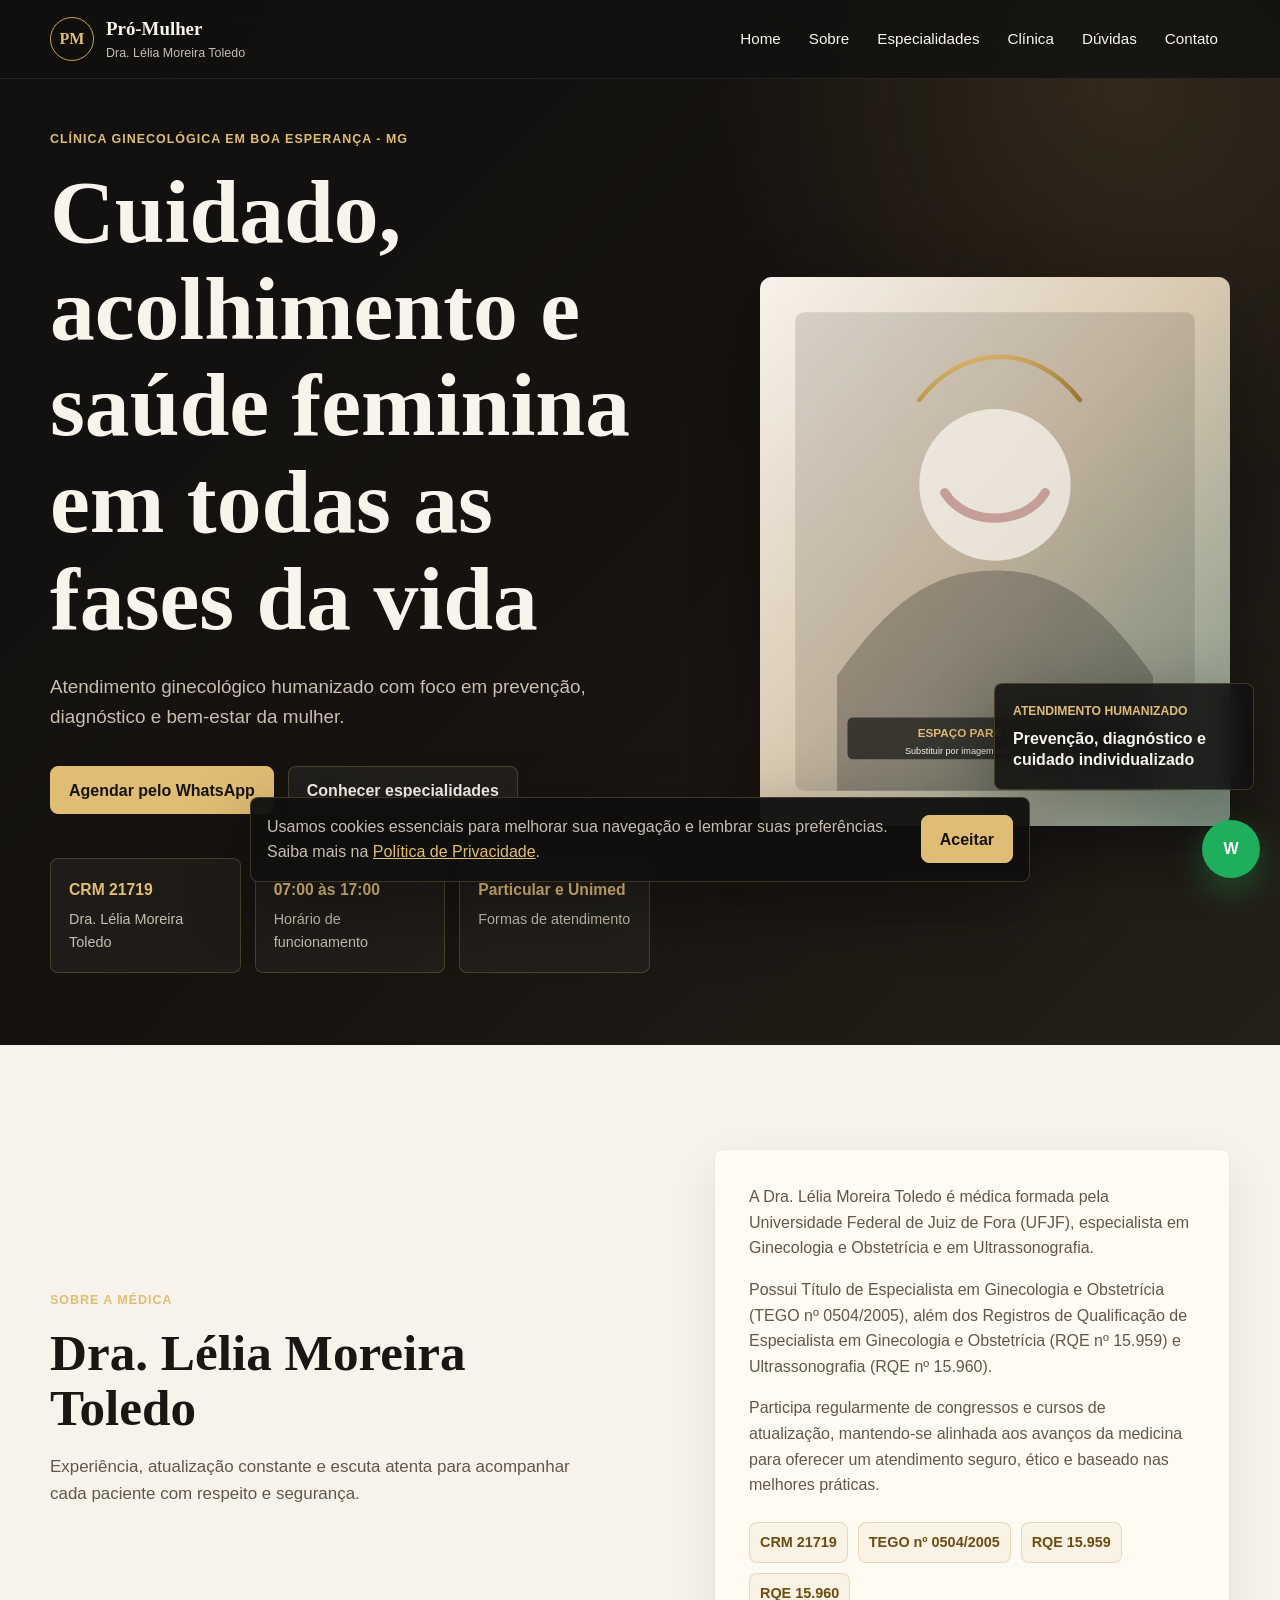
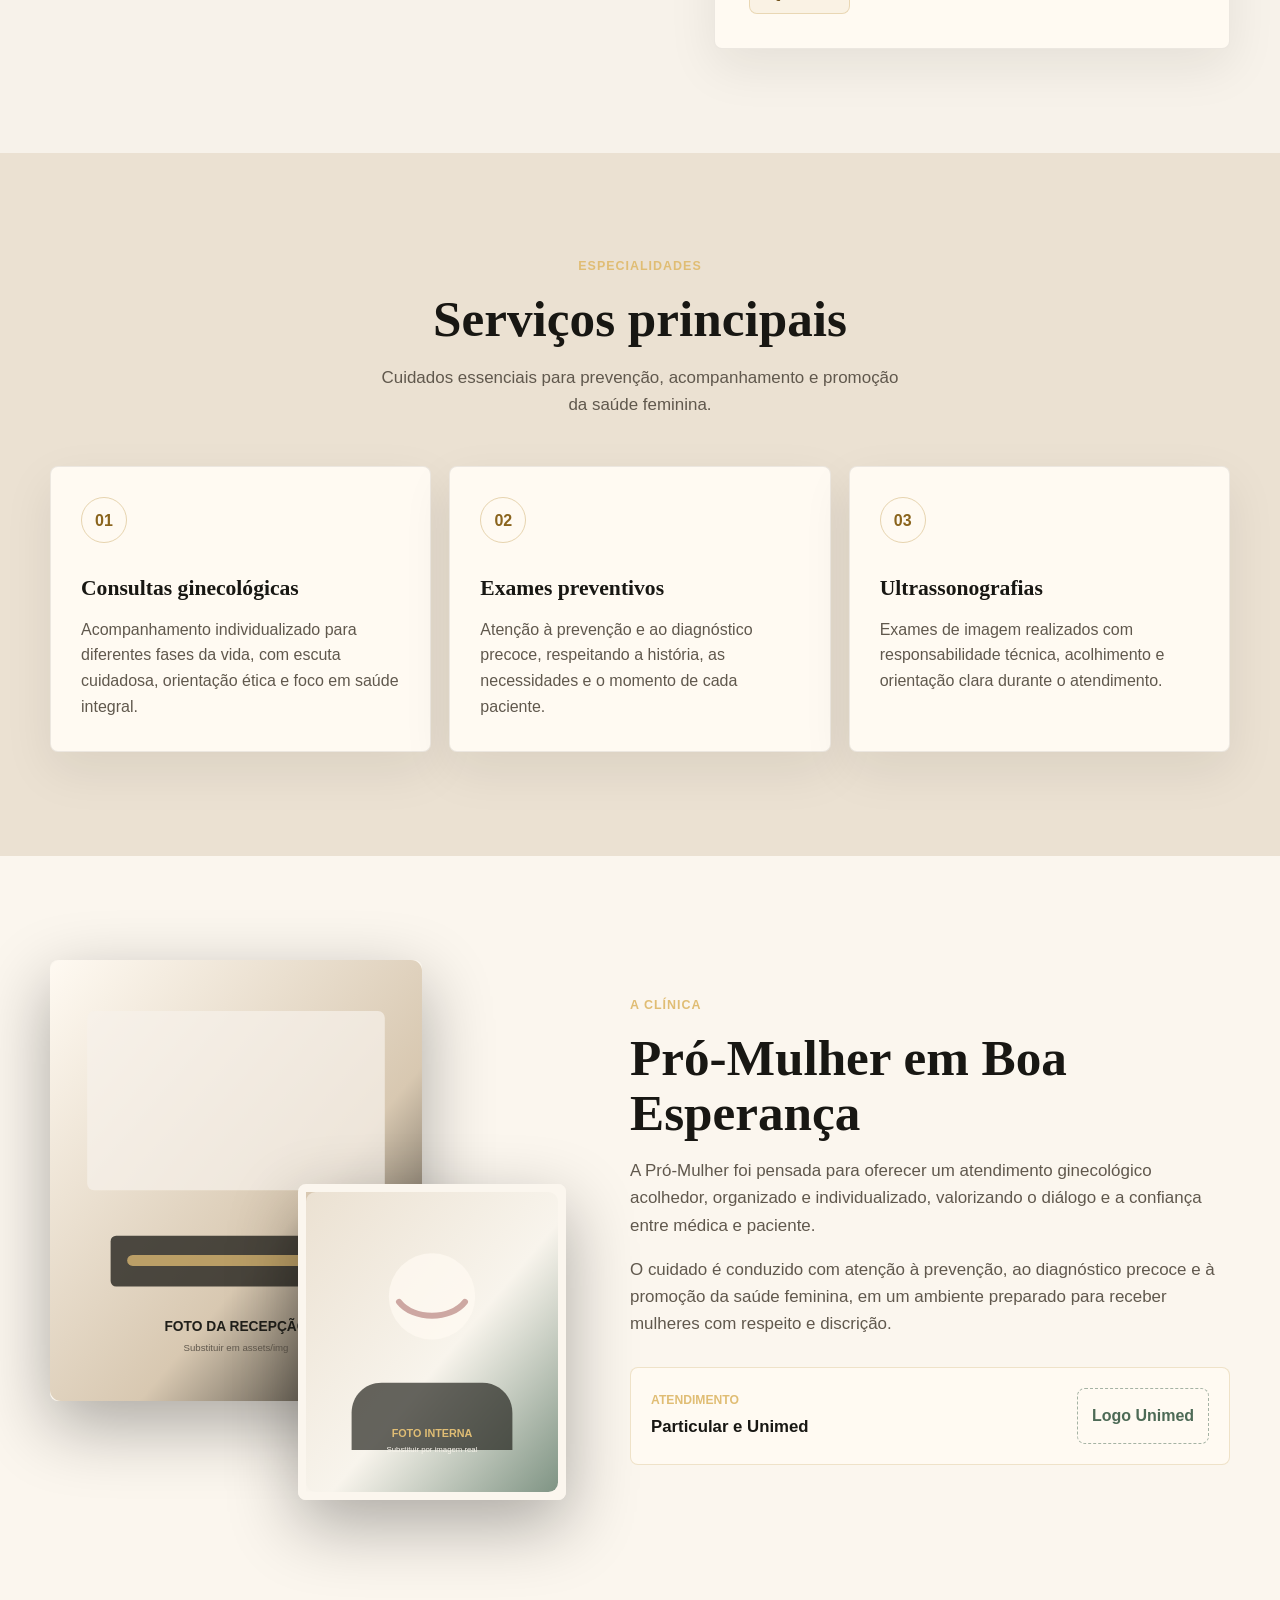
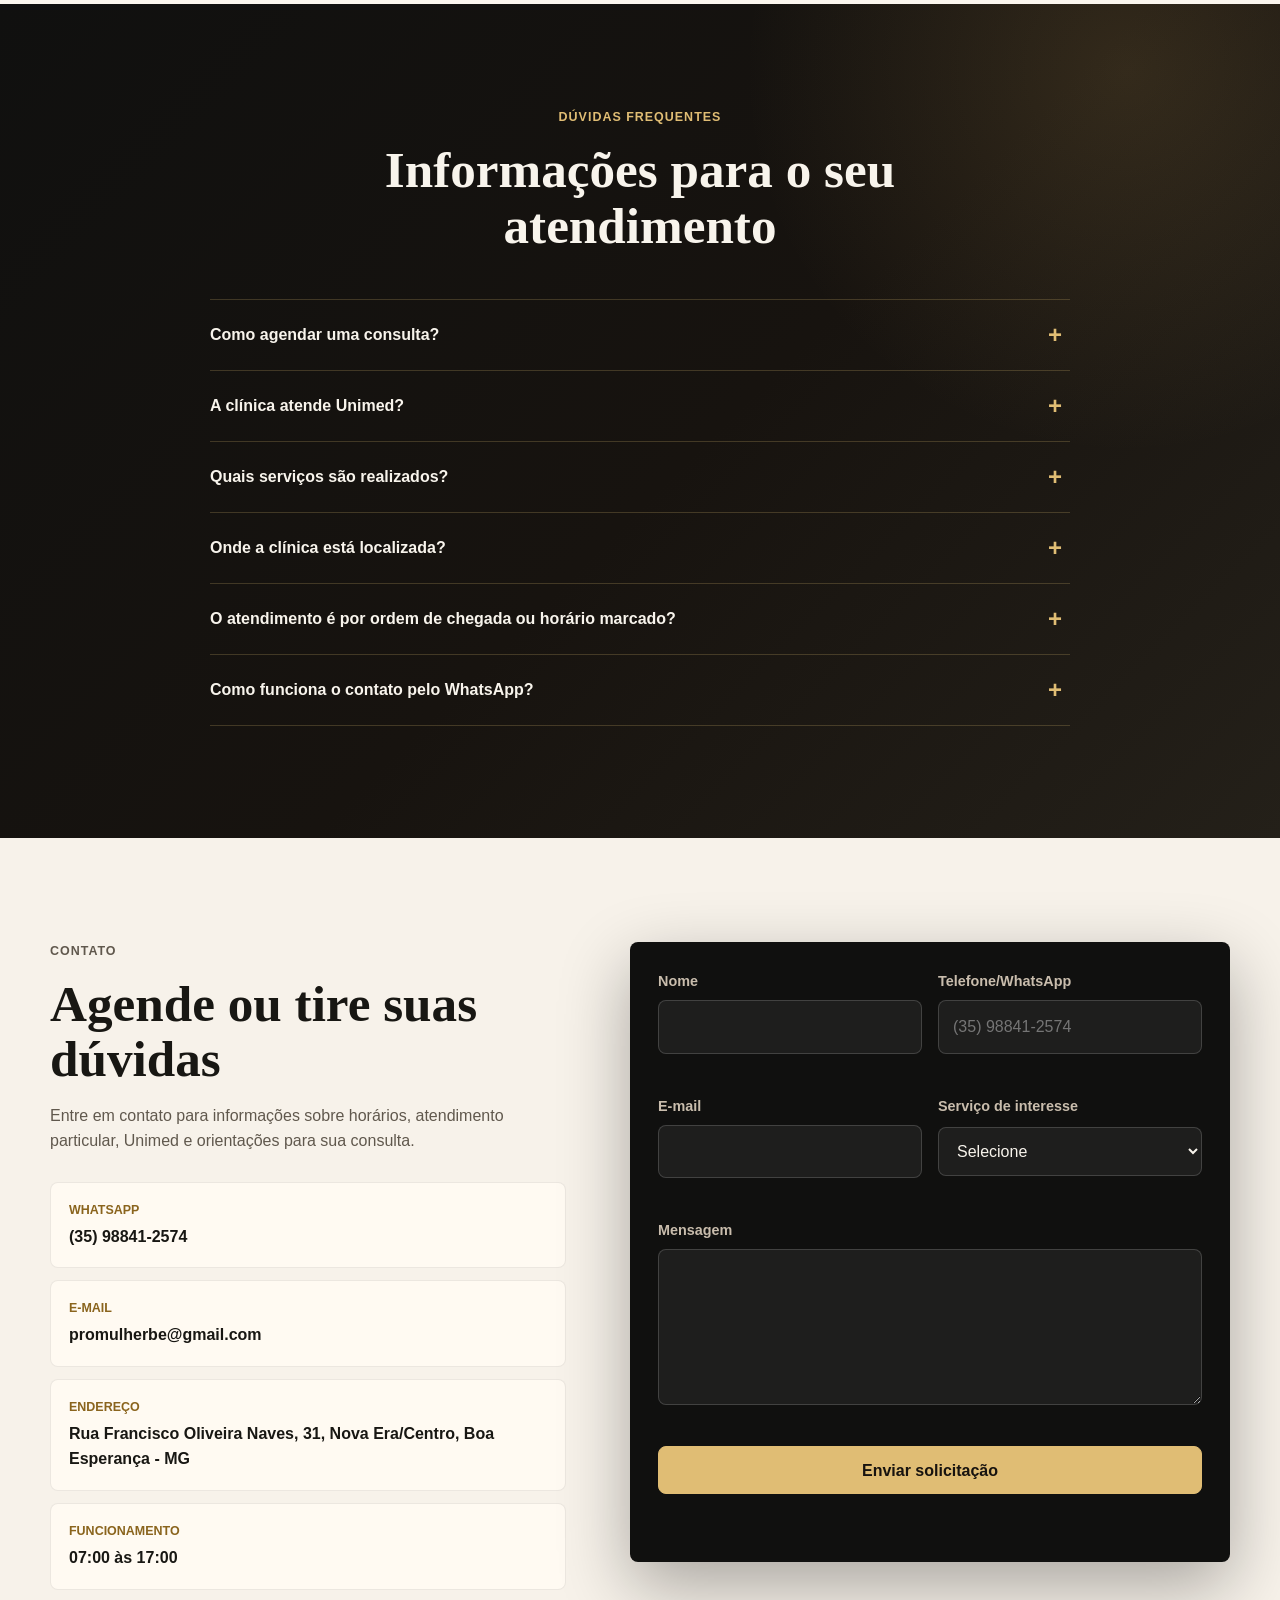
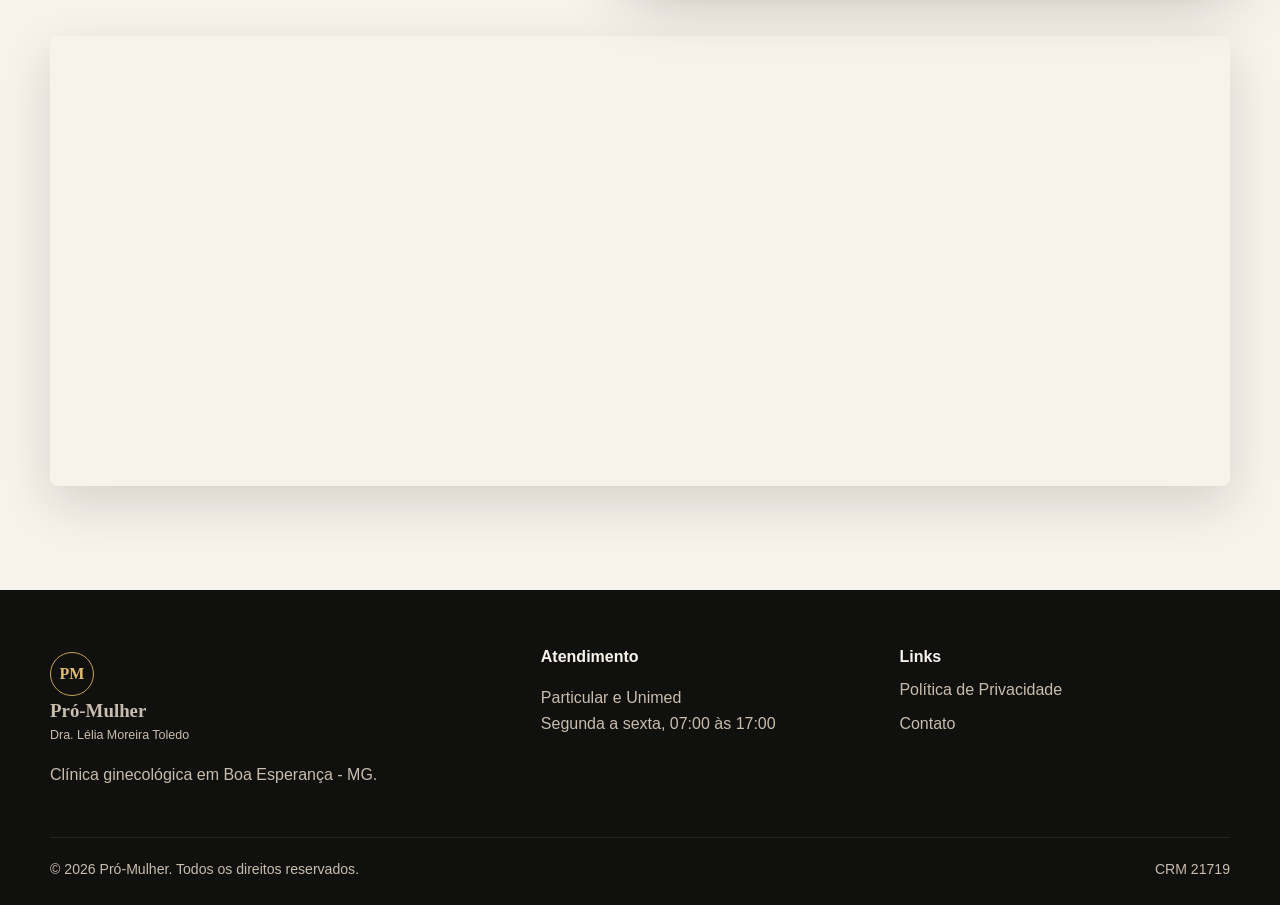
==== index.html @ e073140d "update" ====
<!DOCTYPE html>
<html lang="pt-BR">
<head>
  <meta charset="UTF-8">
  <meta name="viewport" content="width=device-width, initial-scale=1.0">
  <title>Pró-Mulher | Ginecologista em Boa Esperança MG</title>
  <meta name="description" content="Clínica Pró-Mulher, da Dra. Lélia Moreira Toledo, em Boa Esperança MG. Consultas ginecológicas, exames preventivos e ultrassonografias.">
  <meta name="keywords" content="Ginecologista em Boa Esperança MG, Clínica ginecológica em Boa Esperança MG, Pró-Mulher Boa Esperança, Dra. Lélia Moreira Toledo, Ultrassonografia em Boa Esperança MG, Exames preventivos Boa Esperança MG, Consulta ginecológica Boa Esperança MG">
  <meta name="author" content="Pró-Mulher">
  <meta name="robots" content="index, follow">
  <meta name="theme-color" content="#10100f">

  <meta property="og:type" content="website">
  <meta property="og:locale" content="pt_BR">
  <meta property="og:title" content="Pró-Mulher | Saúde feminina em Boa Esperança MG">
  <meta property="og:description" content="Atendimento ginecológico humanizado com foco em prevenção, diagnóstico e bem-estar da mulher.">
  <meta property="og:url" content="https://SEU-USUARIO.github.io/pro-mulher/">
  <meta property="og:image" content="https://SEU-USUARIO.github.io/pro-mulher/assets/img/hero-placeholder.svg">
  <meta property="og:site_name" content="Pró-Mulher">

  <link rel="canonical" href="https://SEU-USUARIO.github.io/pro-mulher/">
  <link rel="icon" href="./assets/icons/favicon.svg" type="image/svg+xml">
  <link rel="preload" href="./css/style.css" as="style">
  <link rel="stylesheet" href="./css/style.css">

  <script type="application/ld+json">
    {
      "@context": "https://schema.org",
      "@type": "MedicalClinic",
      "name": "Pró-Mulher",
      "description": "Clínica ginecológica em Boa Esperança MG, com consultas ginecológicas, exames preventivos e ultrassonografias.",
      "medicalSpecialty": ["Gynecologic", "Obstetric", "Ultrasound"],
      "telephone": "+5535988412574",
      "email": "promulherbe@gmail.com",
      "address": {
        "@type": "PostalAddress",
        "streetAddress": "Rua Francisco Oliveira Naves, 31, bairro Nova Era/Centro",
        "addressLocality": "Boa Esperança",
        "addressRegion": "MG",
        "addressCountry": "BR"
      },
      "openingHours": "Mo-Fr 07:00-17:00",
      "paymentAccepted": "Particular, Unimed",
      "employee": {
        "@type": "Physician",
        "name": "Dra. Lélia Moreira Toledo",
        "honorificPrefix": "Dra.",
        "identifier": "CRM 21719",
        "medicalSpecialty": ["Ginecologia e Obstetrícia", "Ultrassonografia"]
      }
    }
  </script>
</head>
<body>
  <a class="skip-link" href="#conteudo">Ir para o conteúdo principal</a>

  <header class="site-header" data-header>
    <div class="container header-inner">
      <a class="brand" href="#home" aria-label="Pró-Mulher - Página inicial">
        <span class="brand-mark" aria-hidden="true">PM</span>
        <span>
          <strong>Pró-Mulher</strong>
          <small>Dra. Lélia Moreira Toledo</small>
        </span>
        <!-- Substitua o bloco acima pela logomarca oficial, se desejar. -->
      </a>

      <button class="menu-toggle" type="button" aria-label="Abrir menu" aria-expanded="false" aria-controls="menu-principal" data-menu-toggle>
        <span></span>
        <span></span>
        <span></span>
      </button>

      <nav class="main-nav" id="menu-principal" aria-label="Menu principal" data-nav>
        <a href="#home">Home</a>
        <a href="#sobre">Sobre</a>
        <a href="#especialidades">Especialidades</a>
        <a href="#clinica">Clínica</a>
        <a href="#duvidas">Dúvidas</a>
        <a href="#contato">Contato</a>
      </nav>
    </div>
  </header>

  <main id="conteudo">
    <section class="hero section-dark" id="home">
      <div class="container hero-grid">
        <div class="hero-copy reveal">
          <p class="eyebrow">Clínica ginecológica em Boa Esperança - MG</p>
          <h1>Cuidado, acolhimento e saúde feminina em todas as fases da vida</h1>
          <p class="hero-lead">Atendimento ginecológico humanizado com foco em prevenção, diagnóstico e bem-estar da mulher.</p>
          <div class="hero-actions">
            <a class="btn btn-primary" href="https://wa.me/5535988412574?text=Ol%C3%A1,%20gostaria%20de%20agendar%20um%20atendimento%20na%20Pr%C3%B3-Mulher." target="_blank" rel="noopener">Agendar pelo WhatsApp</a>
            <a class="btn btn-secondary" href="#especialidades">Conhecer especialidades</a>
          </div>
          <ul class="trust-list" aria-label="Informações rápidas da clínica">
            <li><strong>CRM 21719</strong><span>Dra. Lélia Moreira Toledo</span></li>
            <li><strong>07:00 às 17:00</strong><span>Horário de funcionamento</span></li>
            <li><strong>Particular e Unimed</strong><span>Formas de atendimento</span></li>
          </ul>
        </div>

        <div class="hero-media reveal" aria-label="Imagem institucional da clínica">
          <img src="./assets/img/hero-placeholder.svg" alt="Ambiente acolhedor preparado para atendimento ginecológico" width="720" height="840">
          <div class="floating-note">
            <span>Atendimento humanizado</span>
            <strong>Prevenção, diagnóstico e cuidado individualizado</strong>
          </div>
        </div>
      </div>
    </section>

    <section class="section" id="sobre">
      <div class="container split">
        <div class="section-heading reveal">
          <p class="eyebrow">Sobre a médica</p>
          <h2>Dra. Lélia Moreira Toledo</h2>
          <p>Experiência, atualização constante e escuta atenta para acompanhar cada paciente com respeito e segurança.</p>
        </div>

        <div class="content-panel reveal">
          <p>A Dra. Lélia Moreira Toledo é médica formada pela Universidade Federal de Juiz de Fora (UFJF), especialista em Ginecologia e Obstetrícia e em Ultrassonografia.</p>
          <p>Possui Título de Especialista em Ginecologia e Obstetrícia (TEGO nº 0504/2005), além dos Registros de Qualificação de Especialista em Ginecologia e Obstetrícia (RQE nº 15.959) e Ultrassonografia (RQE nº 15.960).</p>
          <p>Participa regularmente de congressos e cursos de atualização, mantendo-se alinhada aos avanços da medicina para oferecer um atendimento seguro, ético e baseado nas melhores práticas.</p>
          <div class="credentials" aria-label="Credenciais da médica">
            <span>CRM 21719</span>
            <span>TEGO nº 0504/2005</span>
            <span>RQE 15.959</span>
            <span>RQE 15.960</span>
          </div>
        </div>
      </div>
    </section>

    <section class="section section-muted" id="especialidades">
      <div class="container">
        <div class="section-heading centered reveal">
          <p class="eyebrow">Especialidades</p>
          <h2>Serviços principais</h2>
          <p>Cuidados essenciais para prevenção, acompanhamento e promoção da saúde feminina.</p>
        </div>

        <div class="services-grid">
          <article class="service-card reveal">
            <span class="service-icon" aria-hidden="true">01</span>
            <h3>Consultas ginecológicas</h3>
            <p>Acompanhamento individualizado para diferentes fases da vida, com escuta cuidadosa, orientação ética e foco em saúde integral.</p>
          </article>
          <article class="service-card reveal">
            <span class="service-icon" aria-hidden="true">02</span>
            <h3>Exames preventivos</h3>
            <p>Atenção à prevenção e ao diagnóstico precoce, respeitando a história, as necessidades e o momento de cada paciente.</p>
          </article>
          <article class="service-card reveal">
            <span class="service-icon" aria-hidden="true">03</span>
            <h3>Ultrassonografias</h3>
            <p>Exames de imagem realizados com responsabilidade técnica, acolhimento e orientação clara durante o atendimento.</p>
          </article>
        </div>
      </div>
    </section>

    <section class="section clinic-section" id="clinica">
      <div class="container clinic-grid">
        <div class="clinic-gallery reveal" aria-label="Espaços para fotos reais da clínica">
          <img src="./assets/img/clinic-placeholder-1.svg" alt="Espaço reservado para foto da recepção da Pró-Mulher" width="540" height="640">
          <img src="./assets/img/clinic-placeholder-2.svg" alt="Espaço reservado para foto de ambiente interno da Pró-Mulher" width="420" height="500">
          <!-- Substitua estes placeholders por fotos reais da clínica em assets/img. -->
        </div>

        <div class="clinic-copy reveal">
          <p class="eyebrow">A clínica</p>
          <h2>Pró-Mulher em Boa Esperança</h2>
          <p>A Pró-Mulher foi pensada para oferecer um atendimento ginecológico acolhedor, organizado e individualizado, valorizando o diálogo e a confiança entre médica e paciente.</p>
          <p>O cuidado é conduzido com atenção à prevenção, ao diagnóstico precoce e à promoção da saúde feminina, em um ambiente preparado para receber mulheres com respeito e discrição.</p>
          <div class="insurance-box">
            <div>
              <span class="mini-label">Atendimento</span>
              <strong>Particular e Unimed</strong>
            </div>
            <div class="unimed-slot" aria-label="Espaço para inserir a logo da Unimed">
              Logo Unimed
            </div>
            <!-- Substitua o texto acima pela logo oficial da Unimed, se autorizado. -->
          </div>
        </div>
      </div>
    </section>

    <section class="section section-dark faq-section" id="duvidas">
      <div class="container">
        <div class="section-heading centered reveal">
          <p class="eyebrow">Dúvidas frequentes</p>
          <h2>Informações para o seu atendimento</h2>
        </div>

        <div class="faq-list reveal" data-accordion>
          <div class="faq-item">
            <button type="button" aria-expanded="false">Como agendar uma consulta?</button>
            <div class="faq-answer">
              <p>O agendamento pode ser feito pelo WhatsApp da clínica, pelo telefone ou pelo formulário de contato disponível nesta página.</p>
            </div>
          </div>
          <div class="faq-item">
            <button type="button" aria-expanded="false">A clínica atende Unimed?</button>
            <div class="faq-answer">
              <p>Sim. A Pró-Mulher realiza atendimentos particulares e também pela Unimed.</p>
            </div>
          </div>
          <div class="faq-item">
            <button type="button" aria-expanded="false">Quais serviços são realizados?</button>
            <div class="faq-answer">
              <p>Os serviços principais são consultas ginecológicas, exames preventivos e ultrassonografias.</p>
            </div>
          </div>
          <div class="faq-item">
            <button type="button" aria-expanded="false">Onde a clínica está localizada?</button>
            <div class="faq-answer">
              <p>A clínica fica na Rua Francisco Oliveira Naves, 31, bairro Nova Era/Centro, em Boa Esperança - MG.</p>
            </div>
          </div>
          <div class="faq-item">
            <button type="button" aria-expanded="false">O atendimento é por ordem de chegada ou horário marcado?</button>
            <div class="faq-answer">
              <p>Recomenda-se entrar em contato previamente para confirmar disponibilidade, horários e orientações para o atendimento.</p>
            </div>
          </div>
          <div class="faq-item">
            <button type="button" aria-expanded="false">Como funciona o contato pelo WhatsApp?</button>
            <div class="faq-answer">
              <p>Ao tocar no botão de WhatsApp, uma mensagem pronta será aberta para facilitar o início da conversa com a equipe da clínica.</p>
            </div>
          </div>
        </div>
      </div>
    </section>

    <section class="section contact-section" id="contato">
      <div class="container contact-grid">
        <div class="contact-info reveal">
          <p class="eyebrow">Contato</p>
          <h2>Agende ou tire suas dúvidas</h2>
          <p>Entre em contato para informações sobre horários, atendimento particular, Unimed e orientações para sua consulta.</p>

          <address class="contact-list">
            <a href="https://wa.me/5535988412574?text=Ol%C3%A1,%20gostaria%20de%20agendar%20um%20atendimento%20na%20Pr%C3%B3-Mulher." target="_blank" rel="noopener">
              <span>WhatsApp</span>
              <strong>(35) 98841-2574</strong>
            </a>
            <a href="mailto:promulherbe@gmail.com">
              <span>E-mail</span>
              <strong>promulherbe@gmail.com</strong>
            </a>
            <div>
              <span>Endereço</span>
              <strong>Rua Francisco Oliveira Naves, 31, Nova Era/Centro, Boa Esperança - MG</strong>
            </div>
            <div>
              <span>Funcionamento</span>
              <strong>07:00 às 17:00</strong>
            </div>
          </address>
        </div>

        <form class="contact-form reveal" action="https://formsubmit.co/promulherbe@gmail.com" method="POST" data-contact-form novalidate>
          <!-- FormSubmit: no primeiro envio, confirme o endereço promulherbe@gmail.com pelo e-mail recebido. -->
          <input type="hidden" name="_subject" value="Novo contato pelo site Pró-Mulher">
          <input type="hidden" name="_captcha" value="false">
          <input type="hidden" name="_template" value="table">

          <div class="form-row">
            <label for="nome">Nome</label>
            <input type="text" id="nome" name="nome" autocomplete="name" required>
            <small class="field-error" aria-live="polite"></small>
          </div>

          <div class="form-row">
            <label for="telefone">Telefone/WhatsApp</label>
            <input type="tel" id="telefone" name="telefone" inputmode="tel" autocomplete="tel" placeholder="(35) 98841-2574" required data-phone>
            <small class="field-error" aria-live="polite"></small>
          </div>

          <div class="form-row">
            <label for="email">E-mail</label>
            <input type="email" id="email" name="email" autocomplete="email" required>
            <small class="field-error" aria-live="polite"></small>
          </div>

          <div class="form-row">
            <label for="servico">Serviço de interesse</label>
            <select id="servico" name="servico" required>
              <option value="">Selecione</option>
              <option>Consulta ginecológica</option>
              <option>Exame preventivo</option>
              <option>Ultrassonografia</option>
            </select>
            <small class="field-error" aria-live="polite"></small>
          </div>

          <div class="form-row full">
            <label for="mensagem">Mensagem</label>
            <textarea id="mensagem" name="mensagem" rows="5" required></textarea>
            <small class="field-error" aria-live="polite"></small>
          </div>

          <button class="btn btn-primary full" type="submit">Enviar solicitação</button>
          <p class="form-status" role="status" aria-live="polite" data-form-status></p>
        </form>
      </div>

      <div class="container map-wrap reveal" aria-label="Mapa de localização da Pró-Mulher">
        <iframe title="Mapa da Pró-Mulher em Boa Esperança MG" src="https://www.google.com/maps/embed?pb=!1m18!1m12!1m3!1d3722.4504643889873!2d-45.56233662474165!3d-21.094599780571254!2m3!1f0!2f0!3f0!3m2!1i1024!2i768!4f13.1!3m3!1m2!1s0x94b5742d91cff375%3A0xe74edf2a19c9eb99!2sClinicor!5e0!3m2!1spt-BR!2sbr!4v1783603607591!5m2!1spt-BR!2sbr" width="600" height="450" style="border:0;" allowfullscreen="" loading="lazy" referrerpolicy="strict-origin-when-cross-origin"></iframe>
      </div>
    </section>
  </main>

  <footer class="site-footer">
    <div class="container footer-grid">
      <div>
        <a class="brand footer-brand" href="#home" aria-label="Pró-Mulher - Página inicial">
          <span class="brand-mark" aria-hidden="true">PM</span>
          <span>
            <strong>Pró-Mulher</strong>
            <small>Dra. Lélia Moreira Toledo</small>
          </span>
        </a>
        <p>Clínica ginecológica em Boa Esperança - MG.</p>
      </div>
      <div>
        <strong>Atendimento</strong>
        <p>Particular e Unimed<br>Segunda a sexta, 07:00 às 17:00</p>
      </div>
      <div>
        <strong>Links</strong>
        <a href="./pages/politica-privacidade.html">Política de Privacidade</a>
        <a href="#contato">Contato</a>
      </div>
    </div>
    <div class="container footer-bottom">
      <span>© <span data-year></span> Pró-Mulher. Todos os direitos reservados.</span>
      <span>CRM 21719</span>
    </div>
  </footer>

  <a class="whatsapp-float" href="https://wa.me/5535988412574?text=Ol%C3%A1,%20gostaria%20de%20agendar%20um%20atendimento%20na%20Pr%C3%B3-Mulher." target="_blank" rel="noopener" aria-label="Agendar atendimento pelo WhatsApp">
    <span aria-hidden="true">W</span>
  </a>

  <div class="cookie-banner" data-cookie-banner role="dialog" aria-label="Aviso de cookies">
    <p>Usamos cookies essenciais para melhorar sua navegação e lembrar suas preferências. Saiba mais na <a href="./pages/politica-privacidade.html">Política de Privacidade</a>.</p>
    <button class="btn btn-primary" type="button" data-cookie-accept>Aceitar</button>
  </div>

  <script src="./js/main.js" defer></script>
</body>
</html>
---- css/style.css ----
:root {
  --bg: #10100f;
  --bg-soft: #181713;
  --surface: #201f1a;
  --surface-light: #f7f2ea;
  --surface-warm: #ebe1d2;
  --text: #f8f4ec;
  --text-muted: #c9bdad;
  --ink: #181713;
  --ink-muted: #60584d;
  --gold: #c7a15a;
  --gold-strong: #e0bd74;
  --sage: #7f9484;
  --rose: #b98782;
  --border: rgba(224, 189, 116, 0.22);
  --shadow: 0 24px 70px rgba(0, 0, 0, 0.32);
  --radius: 8px;
  --max: 1180px;
}

*,
*::before,
*::after {
  box-sizing: border-box;
}

html {
  scroll-behavior: smooth;
}

body {
  margin: 0;
  background: var(--surface-light);
  color: var(--ink);
  font-family: "Segoe UI", Arial, sans-serif;
  line-height: 1.6;
  text-rendering: optimizeLegibility;
}

body.menu-open {
  overflow: hidden;
}

img,
iframe {
  display: block;
  max-width: 100%;
}

a {
  color: inherit;
  text-decoration: none;
}

button,
input,
select,
textarea {
  font: inherit;
}

button {
  cursor: pointer;
}

:focus-visible {
  outline: 3px solid var(--gold-strong);
  outline-offset: 4px;
}

.skip-link {
  position: fixed;
  top: 12px;
  left: 12px;
  z-index: 1000;
  transform: translateY(-140%);
  background: var(--gold-strong);
  color: var(--ink);
  padding: 10px 14px;
  border-radius: var(--radius);
  font-weight: 700;
}

.skip-link:focus {
  transform: translateY(0);
}

.container {
  width: min(calc(100% - 32px), var(--max));
  margin-inline: auto;
}

.site-header {
  position: fixed;
  inset: 0 0 auto;
  z-index: 100;
  background: rgba(16, 16, 15, 0.76);
  border-bottom: 1px solid rgba(255, 255, 255, 0.08);
  backdrop-filter: blur(18px);
  transition: background 180ms ease, box-shadow 180ms ease;
}

.site-header.is-scrolled {
  background: rgba(16, 16, 15, 0.94);
  box-shadow: 0 14px 38px rgba(0, 0, 0, 0.22);
}

.header-inner {
  min-height: 78px;
  display: flex;
  align-items: center;
  justify-content: space-between;
  gap: 24px;
}

.brand {
  display: inline-flex;
  align-items: center;
  gap: 12px;
  color: var(--text);
}

.brand-mark {
  width: 44px;
  height: 44px;
  display: grid;
  place-items: center;
  border: 1px solid var(--gold);
  border-radius: 50%;
  color: var(--gold-strong);
  font-family: Georgia, "Times New Roman", serif;
  font-weight: 700;
}

.brand strong,
.brand small {
  display: block;
}

.brand strong {
  font-family: Georgia, "Times New Roman", serif;
  font-size: 1.18rem;
}

.brand small {
  color: var(--text-muted);
  font-size: 0.78rem;
}

.main-nav {
  display: flex;
  align-items: center;
  gap: 4px;
}

.main-nav a {
  color: var(--text);
  padding: 10px 12px;
  border-radius: var(--radius);
  font-size: 0.95rem;
  transition: color 160ms ease, background 160ms ease;
}

.main-nav a:hover,
.main-nav a:focus-visible {
  background: rgba(224, 189, 116, 0.12);
  color: var(--gold-strong);
}

.menu-toggle {
  display: none;
  width: 44px;
  height: 44px;
  border: 1px solid var(--border);
  border-radius: var(--radius);
  background: rgba(255, 255, 255, 0.04);
}

.menu-toggle span {
  display: block;
  width: 20px;
  height: 2px;
  margin: 5px auto;
  background: var(--text);
  transition: transform 180ms ease, opacity 180ms ease;
}

.menu-toggle.is-open span:nth-child(1) {
  transform: translateY(7px) rotate(45deg);
}

.menu-toggle.is-open span:nth-child(2) {
  opacity: 0;
}

.menu-toggle.is-open span:nth-child(3) {
  transform: translateY(-7px) rotate(-45deg);
}

.section {
  padding: 104px 0;
}

.section-dark {
  background:
    radial-gradient(circle at 88% 8%, rgba(199, 161, 90, 0.16), transparent 28%),
    linear-gradient(135deg, #10100f 0%, #17130f 54%, #242019 100%);
  color: var(--text);
}

.section-muted {
  background: var(--surface-warm);
}

.hero {
  min-height: 100vh;
  padding: 130px 0 72px;
  display: grid;
  align-items: center;
}

.hero-grid,
.split,
.clinic-grid,
.contact-grid {
  display: grid;
  grid-template-columns: minmax(0, 1fr) minmax(340px, 0.86fr);
  gap: 64px;
  align-items: center;
}

.hero-copy {
  max-width: 680px;
}

.eyebrow {
  margin: 0 0 14px;
  color: var(--gold-strong);
  font-size: 0.78rem;
  font-weight: 800;
  letter-spacing: 0.08em;
  text-transform: uppercase;
}

h1,
h2,
h3 {
  margin: 0;
  font-family: Georgia, "Times New Roman", serif;
  line-height: 1.08;
  font-weight: 700;
}

h1 {
  max-width: 760px;
  font-size: clamp(2.75rem, 7vw, 5.85rem);
}

h2 {
  font-size: clamp(2rem, 4vw, 3.35rem);
}

h3 {
  font-size: 1.35rem;
}

.hero-lead {
  max-width: 610px;
  margin: 24px 0 0;
  color: var(--text-muted);
  font-size: 1.18rem;
}

.hero-actions {
  display: flex;
  flex-wrap: wrap;
  gap: 14px;
  margin: 34px 0 0;
}

.btn {
  min-height: 48px;
  display: inline-flex;
  align-items: center;
  justify-content: center;
  gap: 10px;
  border: 1px solid transparent;
  border-radius: var(--radius);
  padding: 13px 18px;
  font-weight: 800;
  line-height: 1.2;
  transition: transform 160ms ease, background 160ms ease, border-color 160ms ease, color 160ms ease;
}

.btn:hover {
  transform: translateY(-2px);
}

.btn-primary {
  background: var(--gold-strong);
  color: #17130f;
  border-color: var(--gold-strong);
}

.btn-primary:hover {
  background: #f1cf86;
}

.btn-secondary {
  color: var(--text);
  border-color: var(--border);
  background: rgba(255, 255, 255, 0.05);
}

.btn-secondary:hover {
  border-color: var(--gold-strong);
  color: var(--gold-strong);
}

.trust-list {
  display: grid;
  grid-template-columns: repeat(3, minmax(0, 1fr));
  gap: 14px;
  padding: 0;
  margin: 44px 0 0;
  list-style: none;
}

.trust-list li {
  min-height: 104px;
  padding: 18px;
  border: 1px solid var(--border);
  border-radius: var(--radius);
  background: rgba(255, 255, 255, 0.04);
}

.trust-list strong,
.trust-list span {
  display: block;
}

.trust-list strong {
  color: var(--gold-strong);
  font-size: 0.98rem;
}

.trust-list span {
  margin-top: 6px;
  color: var(--text-muted);
  font-size: 0.9rem;
}

.hero-media {
  position: relative;
  justify-self: end;
  width: min(100%, 470px);
}

.hero-media img,
.clinic-gallery img {
  width: 100%;
  height: auto;
  border-radius: var(--radius);
  box-shadow: var(--shadow);
}

.floating-note {
  position: absolute;
  right: -24px;
  bottom: 36px;
  width: min(260px, 78%);
  padding: 18px;
  border: 1px solid var(--border);
  border-radius: var(--radius);
  background: rgba(16, 16, 15, 0.86);
  box-shadow: var(--shadow);
  backdrop-filter: blur(14px);
}

.floating-note span,
.mini-label {
  display: block;
  color: var(--gold-strong);
  font-size: 0.76rem;
  font-weight: 800;
  text-transform: uppercase;
}

.floating-note strong {
  display: block;
  margin-top: 6px;
  color: var(--text);
  line-height: 1.35;
}

.section-heading {
  max-width: 520px;
}

.section-heading.centered {
  margin-inline: auto;
  text-align: center;
}

.section-heading p:not(.eyebrow) {
  margin: 18px 0 0;
  color: var(--ink-muted);
  font-size: 1.06rem;
}

.section-dark .section-heading p:not(.eyebrow) {
  color: var(--text-muted);
}

.content-panel {
  padding: 34px;
  border: 1px solid rgba(24, 23, 19, 0.08);
  border-radius: var(--radius);
  background: #fffaf2;
  box-shadow: 0 18px 50px rgba(24, 23, 19, 0.08);
}

.content-panel p {
  margin: 0 0 16px;
  color: var(--ink-muted);
}

.content-panel p:last-of-type {
  margin-bottom: 0;
}

.credentials {
  display: flex;
  flex-wrap: wrap;
  gap: 10px;
  margin-top: 24px;
}

.credentials span {
  padding: 8px 10px;
  border: 1px solid rgba(199, 161, 90, 0.34);
  border-radius: var(--radius);
  background: rgba(199, 161, 90, 0.09);
  color: #6c4c13;
  font-size: 0.9rem;
  font-weight: 800;
}

.services-grid {
  display: grid;
  grid-template-columns: repeat(3, minmax(0, 1fr));
  gap: 18px;
  margin-top: 48px;
}

.service-card {
  min-height: 286px;
  display: flex;
  flex-direction: column;
  padding: 30px;
  border: 1px solid rgba(24, 23, 19, 0.08);
  border-radius: var(--radius);
  background: #fffaf2;
  box-shadow: 0 18px 50px rgba(24, 23, 19, 0.08);
  transition: transform 180ms ease, border-color 180ms ease;
}

.service-card:hover {
  transform: translateY(-6px);
  border-color: rgba(199, 161, 90, 0.52);
}

.service-icon {
  width: 46px;
  height: 46px;
  display: grid;
  place-items: center;
  margin-bottom: 34px;
  border: 1px solid rgba(199, 161, 90, 0.44);
  border-radius: 50%;
  color: #8a641d;
  font-weight: 800;
}

.service-card p {
  margin: 16px 0 0;
  color: var(--ink-muted);
}

.clinic-section {
  background: #fbf6ee;
}

.clinic-grid {
  grid-template-columns: minmax(300px, 0.86fr) minmax(0, 1fr);
}

.clinic-gallery {
  position: relative;
  min-height: 540px;
}

.clinic-gallery img:first-child {
  width: 72%;
}

.clinic-gallery img:last-child {
  position: absolute;
  right: 0;
  bottom: 0;
  width: 52%;
  border: 8px solid #fbf6ee;
}

.clinic-copy p:not(.eyebrow) {
  color: var(--ink-muted);
  font-size: 1.06rem;
}

.insurance-box {
  display: flex;
  align-items: center;
  justify-content: space-between;
  gap: 18px;
  margin-top: 30px;
  padding: 20px;
  border: 1px solid rgba(199, 161, 90, 0.28);
  border-radius: var(--radius);
  background: #fffaf2;
}

.insurance-box strong {
  display: block;
  margin-top: 4px;
  font-size: 1.05rem;
}

.unimed-slot {
  min-width: 132px;
  min-height: 56px;
  display: grid;
  place-items: center;
  border: 1px dashed rgba(127, 148, 132, 0.7);
  border-radius: var(--radius);
  color: #4d6a56;
  font-weight: 800;
}

.faq-section {
  padding-bottom: 112px;
}

.faq-list {
  max-width: 860px;
  margin: 46px auto 0;
}

.faq-item {
  border-top: 1px solid var(--border);
}

.faq-item:last-child {
  border-bottom: 1px solid var(--border);
}

.faq-item button {
  position: relative;
  width: 100%;
  min-height: 70px;
  padding: 20px 52px 20px 0;
  border: 0;
  background: transparent;
  color: var(--text);
  text-align: left;
  font-weight: 800;
}

.faq-item button::after {
  content: "+";
  position: absolute;
  top: 50%;
  right: 8px;
  transform: translateY(-50%);
  color: var(--gold-strong);
  font-size: 1.5rem;
}

.faq-item button[aria-expanded="true"]::after {
  content: "-";
}

.faq-answer {
  display: grid;
  grid-template-rows: 0fr;
  transition: grid-template-rows 220ms ease;
}

.faq-answer p {
  overflow: hidden;
  margin: 0;
  color: var(--text-muted);
}

.faq-item.is-open .faq-answer {
  grid-template-rows: 1fr;
  padding-bottom: 22px;
}

.contact-section {
  background: var(--surface-light);
}

.contact-grid {
  grid-template-columns: minmax(0, 0.86fr) minmax(360px, 1fr);
  align-items: start;
}

.contact-info p {
  color: var(--ink-muted);
}

.contact-list {
  display: grid;
  gap: 12px;
  margin-top: 28px;
  font-style: normal;
}

.contact-list a,
.contact-list div {
  display: block;
  padding: 18px;
  border: 1px solid rgba(24, 23, 19, 0.08);
  border-radius: var(--radius);
  background: #fffaf2;
}

.contact-list span {
  display: block;
  color: #8a641d;
  font-size: 0.78rem;
  font-weight: 800;
  text-transform: uppercase;
}

.contact-list strong {
  display: block;
  margin-top: 3px;
  overflow-wrap: anywhere;
}

.contact-form {
  display: grid;
  grid-template-columns: repeat(2, minmax(0, 1fr));
  gap: 16px;
  padding: 28px;
  border-radius: var(--radius);
  background: var(--bg);
  color: var(--text);
  box-shadow: var(--shadow);
}

.form-row {
  display: grid;
  gap: 7px;
}

.form-row.full,
.contact-form .full {
  grid-column: 1 / -1;
}

label {
  color: var(--text-muted);
  font-size: 0.9rem;
  font-weight: 700;
}

input,
select,
textarea {
  width: 100%;
  border: 1px solid rgba(255, 255, 255, 0.16);
  border-radius: var(--radius);
  background: rgba(255, 255, 255, 0.06);
  color: var(--text);
  padding: 13px 14px;
}

select option {
  color: var(--ink);
}

textarea {
  resize: vertical;
  min-height: 130px;
}

input.is-invalid,
select.is-invalid,
textarea.is-invalid {
  border-color: var(--rose);
}

.field-error {
  min-height: 18px;
  color: #f0a39c;
  font-size: 0.78rem;
}

.form-status {
  grid-column: 1 / -1;
  min-height: 24px;
  margin: 0;
  color: var(--gold-strong);
  font-weight: 700;
}

.map-wrap {
  margin-top: 46px;
  border-radius: var(--radius);
  overflow: hidden;
  box-shadow: 0 18px 50px rgba(24, 23, 19, 0.14);
}

.map-wrap iframe {
  width: 100%;
  min-height: 420px;
}

.site-footer {
  padding: 54px 0 24px;
  background: var(--bg);
  color: var(--text);
}

.footer-grid {
  display: grid;
  grid-template-columns: 1.4fr 1fr 1fr;
  gap: 28px;
}

.footer-grid p,
.footer-grid a {
  color: var(--text-muted);
}

.footer-grid a {
  display: block;
  margin-top: 8px;
}

.footer-bottom {
  display: flex;
  justify-content: space-between;
  gap: 16px;
  margin-top: 34px;
  padding-top: 20px;
  border-top: 1px solid rgba(255, 255, 255, 0.08);
  color: var(--text-muted);
  font-size: 0.88rem;
}

.whatsapp-float {
  position: fixed;
  right: 20px;
  bottom: 22px;
  z-index: 80;
  width: 58px;
  height: 58px;
  display: grid;
  place-items: center;
  border-radius: 50%;
  background: #1fae5b;
  color: #fff;
  box-shadow: 0 14px 35px rgba(31, 174, 91, 0.34);
  font-weight: 900;
}

.whatsapp-float:hover {
  transform: translateY(-2px);
}

.cookie-banner {
  position: fixed;
  left: 50%;
  bottom: 18px;
  z-index: 120;
  width: min(calc(100% - 32px), 780px);
  display: none;
  align-items: center;
  justify-content: space-between;
  gap: 18px;
  padding: 16px;
  border: 1px solid var(--border);
  border-radius: var(--radius);
  background: rgba(16, 16, 15, 0.96);
  color: var(--text);
  box-shadow: var(--shadow);
  transform: translateX(-50%);
}

.cookie-banner.is-visible {
  display: flex;
}

.cookie-banner p {
  margin: 0;
  color: var(--text-muted);
}

.cookie-banner a {
  color: var(--gold-strong);
  text-decoration: underline;
}

.privacy-hero {
  min-height: 58vh;
}

.privacy-content {
  max-width: 900px;
}

.privacy-content h2 {
  margin-top: 30px;
  font-size: 1.55rem;
}

.privacy-content h2:first-child {
  margin-top: 0;
}

.privacy-content a {
  color: #7a5819;
  font-weight: 800;
  text-decoration: underline;
}

.reveal {
  opacity: 0;
  transform: translateY(24px);
  transition: opacity 600ms ease, transform 600ms ease;
}

.reveal.is-visible {
  opacity: 1;
  transform: translateY(0);
}

@media (prefers-reduced-motion: reduce) {
  *,
  *::before,
  *::after {
    scroll-behavior: auto !important;
    transition-duration: 0.01ms !important;
    animation-duration: 0.01ms !important;
    animation-iteration-count: 1 !important;
  }

  .reveal {
    opacity: 1;
    transform: none;
  }
}

@media (max-width: 980px) {
  .menu-toggle {
    display: block;
  }

  .main-nav {
    position: fixed;
    top: 78px;
    right: 16px;
    left: 16px;
    display: grid;
    gap: 4px;
    padding: 16px;
    border: 1px solid var(--border);
    border-radius: var(--radius);
    background: rgba(16, 16, 15, 0.98);
    box-shadow: var(--shadow);
    transform: translateY(-14px);
    opacity: 0;
    visibility: hidden;
    pointer-events: none;
    transition: opacity 180ms ease, transform 180ms ease, visibility 180ms ease;
  }

  .main-nav.is-open {
    transform: translateY(0);
    opacity: 1;
    visibility: visible;
    pointer-events: auto;
  }

  .privacy-nav {
    position: static;
    display: flex;
    width: auto;
    padding: 0;
    border: 0;
    background: transparent;
    box-shadow: none;
    transform: none;
    opacity: 1;
    visibility: visible;
    pointer-events: auto;
  }

  .main-nav a {
    padding: 14px;
  }

  .hero-grid,
  .split,
  .clinic-grid,
  .contact-grid {
    grid-template-columns: 1fr;
    gap: 42px;
  }

  .hero-media {
    justify-self: start;
    width: min(100%, 560px);
  }

  .trust-list,
  .services-grid {
    grid-template-columns: 1fr;
  }

  .clinic-grid {
    display: flex;
    flex-direction: column-reverse;
  }

  .clinic-gallery {
    min-height: 480px;
  }

  .footer-grid {
    grid-template-columns: 1fr;
  }
}

@media (max-width: 680px) {
  .container {
    width: min(calc(100% - 24px), var(--max));
  }

  .header-inner {
    min-height: 70px;
  }

  .brand small {
    max-width: 168px;
  }

  .main-nav {
    top: 70px;
  }

  .section {
    padding: 76px 0;
  }

  .hero {
    min-height: auto;
    padding-top: 112px;
  }

  h1 {
    font-size: 2.7rem;
  }

  .hero-actions,
  .btn {
    width: 100%;
  }

  .trust-list li,
  .service-card {
    min-height: auto;
  }

  .floating-note {
    position: static;
    width: 100%;
    margin-top: 12px;
  }

  .content-panel,
  .contact-form {
    padding: 22px;
  }

  .clinic-gallery {
    min-height: auto;
    display: grid;
    gap: 14px;
  }

  .clinic-gallery img:first-child,
  .clinic-gallery img:last-child {
    position: static;
    width: 100%;
    border: 0;
  }

  .insurance-box,
  .footer-bottom,
  .cookie-banner {
    align-items: stretch;
    flex-direction: column;
  }

  .contact-form {
    grid-template-columns: 1fr;
  }

  .map-wrap iframe {
    min-height: 340px;
  }

  .whatsapp-float {
    right: 14px;
    bottom: 14px;
    width: 54px;
    height: 54px;
  }
}
---- css/style.css ----
:root {
  --bg: #10100f;
  --bg-soft: #181713;
  --surface: #201f1a;
  --surface-light: #f7f2ea;
  --surface-warm: #ebe1d2;
  --text: #f8f4ec;
  --text-muted: #c9bdad;
  --ink: #181713;
  --ink-muted: #60584d;
  --gold: #c7a15a;
  --gold-strong: #e0bd74;
  --sage: #7f9484;
  --rose: #b98782;
  --border: rgba(224, 189, 116, 0.22);
  --shadow: 0 24px 70px rgba(0, 0, 0, 0.32);
  --radius: 8px;
  --max: 1180px;
}

*,
*::before,
*::after {
  box-sizing: border-box;
}

html {
  scroll-behavior: smooth;
}

body {
  margin: 0;
  background: var(--surface-light);
  color: var(--ink);
  font-family: "Segoe UI", Arial, sans-serif;
  line-height: 1.6;
  text-rendering: optimizeLegibility;
}

body.menu-open {
  overflow: hidden;
}

img,
iframe {
  display: block;
  max-width: 100%;
}

a {
  color: inherit;
  text-decoration: none;
}

button,
input,
select,
textarea {
  font: inherit;
}

button {
  cursor: pointer;
}

:focus-visible {
  outline: 3px solid var(--gold-strong);
  outline-offset: 4px;
}

.skip-link {
  position: fixed;
  top: 12px;
  left: 12px;
  z-index: 1000;
  transform: translateY(-140%);
  background: var(--gold-strong);
  color: var(--ink);
  padding: 10px 14px;
  border-radius: var(--radius);
  font-weight: 700;
}

.skip-link:focus {
  transform: translateY(0);
}

.container {
  width: min(calc(100% - 32px), var(--max));
  margin-inline: auto;
}

.site-header {
  position: fixed;
  inset: 0 0 auto;
  z-index: 100;
  background: rgba(16, 16, 15, 0.76);
  border-bottom: 1px solid rgba(255, 255, 255, 0.08);
  backdrop-filter: blur(18px);
  transition: background 180ms ease, box-shadow 180ms ease;
}

.site-header.is-scrolled {
  background: rgba(16, 16, 15, 0.94);
  box-shadow: 0 14px 38px rgba(0, 0, 0, 0.22);
}

.header-inner {
  min-height: 78px;
  display: flex;
  align-items: center;
  justify-content: space-between;
  gap: 24px;
}

.brand {
  display: inline-flex;
  align-items: center;
  gap: 12px;
  color: var(--text);
}

.brand-mark {
  width: 44px;
  height: 44px;
  display: grid;
  place-items: center;
  border: 1px solid var(--gold);
  border-radius: 50%;
  color: var(--gold-strong);
  font-family: Georgia, "Times New Roman", serif;
  font-weight: 700;
}

.brand strong,
.brand small {
  display: block;
}

.brand strong {
  font-family: Georgia, "Times New Roman", serif;
  font-size: 1.18rem;
}

.brand small {
  color: var(--text-muted);
  font-size: 0.78rem;
}

.main-nav {
  display: flex;
  align-items: center;
  gap: 4px;
}

.main-nav a {
  color: var(--text);
  padding: 10px 12px;
  border-radius: var(--radius);
  font-size: 0.95rem;
  transition: color 160ms ease, background 160ms ease;
}

.main-nav a:hover,
.main-nav a:focus-visible {
  background: rgba(224, 189, 116, 0.12);
  color: var(--gold-strong);
}

.menu-toggle {
  display: none;
  width: 44px;
  height: 44px;
  border: 1px solid var(--border);
  border-radius: var(--radius);
  background: rgba(255, 255, 255, 0.04);
}

.menu-toggle span {
  display: block;
  width: 20px;
  height: 2px;
  margin: 5px auto;
  background: var(--text);
  transition: transform 180ms ease, opacity 180ms ease;
}

.menu-toggle.is-open span:nth-child(1) {
  transform: translateY(7px) rotate(45deg);
}

.menu-toggle.is-open span:nth-child(2) {
  opacity: 0;
}

.menu-toggle.is-open span:nth-child(3) {
  transform: translateY(-7px) rotate(-45deg);
}

.section {
  padding: 104px 0;
}

.section-dark {
  background:
    radial-gradient(circle at 88% 8%, rgba(199, 161, 90, 0.16), transparent 28%),
    linear-gradient(135deg, #10100f 0%, #17130f 54%, #242019 100%);
  color: var(--text);
}

.section-muted {
  background: var(--surface-warm);
}

.hero {
  min-height: 100vh;
  padding: 130px 0 72px;
  display: grid;
  align-items: center;
}

.hero-grid,
.split,
.clinic-grid,
.contact-grid {
  display: grid;
  grid-template-columns: minmax(0, 1fr) minmax(340px, 0.86fr);
  gap: 64px;
  align-items: center;
}

.hero-copy {
  max-width: 680px;
}

.eyebrow {
  margin: 0 0 14px;
  color: var(--gold-strong);
  font-size: 0.78rem;
  font-weight: 800;
  letter-spacing: 0.08em;
  text-transform: uppercase;
}

h1,
h2,
h3 {
  margin: 0;
  font-family: Georgia, "Times New Roman", serif;
  line-height: 1.08;
  font-weight: 700;
}

h1 {
  max-width: 760px;
  font-size: clamp(2.75rem, 7vw, 5.85rem);
}

h2 {
  font-size: clamp(2rem, 4vw, 3.35rem);
}

h3 {
  font-size: 1.35rem;
}

.hero-lead {
  max-width: 610px;
  margin: 24px 0 0;
  color: var(--text-muted);
  font-size: 1.18rem;
}

.hero-actions {
  display: flex;
  flex-wrap: wrap;
  gap: 14px;
  margin: 34px 0 0;
}

.btn {
  min-height: 48px;
  display: inline-flex;
  align-items: center;
  justify-content: center;
  gap: 10px;
  border: 1px solid transparent;
  border-radius: var(--radius);
  padding: 13px 18px;
  font-weight: 800;
  line-height: 1.2;
  transition: transform 160ms ease, background 160ms ease, border-color 160ms ease, color 160ms ease;
}

.btn:hover {
  transform: translateY(-2px);
}

.btn-primary {
  background: var(--gold-strong);
  color: #17130f;
  border-color: var(--gold-strong);
}

.btn-primary:hover {
  background: #f1cf86;
}

.btn-secondary {
  color: var(--text);
  border-color: var(--border);
  background: rgba(255, 255, 255, 0.05);
}

.btn-secondary:hover {
  border-color: var(--gold-strong);
  color: var(--gold-strong);
}

.trust-list {
  display: grid;
  grid-template-columns: repeat(3, minmax(0, 1fr));
  gap: 14px;
  padding: 0;
  margin: 44px 0 0;
  list-style: none;
}

.trust-list li {
  min-height: 104px;
  padding: 18px;
  border: 1px solid var(--border);
  border-radius: var(--radius);
  background: rgba(255, 255, 255, 0.04);
}

.trust-list strong,
.trust-list span {
  display: block;
}

.trust-list strong {
  color: var(--gold-strong);
  font-size: 0.98rem;
}

.trust-list span {
  margin-top: 6px;
  color: var(--text-muted);
  font-size: 0.9rem;
}

.hero-media {
  position: relative;
  justify-self: end;
  width: min(100%, 470px);
}

.hero-media img,
.clinic-gallery img {
  width: 100%;
  height: auto;
  border-radius: var(--radius);
  box-shadow: var(--shadow);
}

.floating-note {
  position: absolute;
  right: -24px;
  bottom: 36px;
  width: min(260px, 78%);
  padding: 18px;
  border: 1px solid var(--border);
  border-radius: var(--radius);
  background: rgba(16, 16, 15, 0.86);
  box-shadow: var(--shadow);
  backdrop-filter: blur(14px);
}

.floating-note span,
.mini-label {
  display: block;
  color: var(--gold-strong);
  font-size: 0.76rem;
  font-weight: 800;
  text-transform: uppercase;
}

.floating-note strong {
  display: block;
  margin-top: 6px;
  color: var(--text);
  line-height: 1.35;
}

.section-heading {
  max-width: 520px;
}

.section-heading.centered {
  margin-inline: auto;
  text-align: center;
}

.section-heading p:not(.eyebrow) {
  margin: 18px 0 0;
  color: var(--ink-muted);
  font-size: 1.06rem;
}

.section-dark .section-heading p:not(.eyebrow) {
  color: var(--text-muted);
}

.content-panel {
  padding: 34px;
  border: 1px solid rgba(24, 23, 19, 0.08);
  border-radius: var(--radius);
  background: #fffaf2;
  box-shadow: 0 18px 50px rgba(24, 23, 19, 0.08);
}

.content-panel p {
  margin: 0 0 16px;
  color: var(--ink-muted);
}

.content-panel p:last-of-type {
  margin-bottom: 0;
}

.credentials {
  display: flex;
  flex-wrap: wrap;
  gap: 10px;
  margin-top: 24px;
}

.credentials span {
  padding: 8px 10px;
  border: 1px solid rgba(199, 161, 90, 0.34);
  border-radius: var(--radius);
  background: rgba(199, 161, 90, 0.09);
  color: #6c4c13;
  font-size: 0.9rem;
  font-weight: 800;
}

.services-grid {
  display: grid;
  grid-template-columns: repeat(3, minmax(0, 1fr));
  gap: 18px;
  margin-top: 48px;
}

.service-card {
  min-height: 286px;
  display: flex;
  flex-direction: column;
  padding: 30px;
  border: 1px solid rgba(24, 23, 19, 0.08);
  border-radius: var(--radius);
  background: #fffaf2;
  box-shadow: 0 18px 50px rgba(24, 23, 19, 0.08);
  transition: transform 180ms ease, border-color 180ms ease;
}

.service-card:hover {
  transform: translateY(-6px);
  border-color: rgba(199, 161, 90, 0.52);
}

.service-icon {
  width: 46px;
  height: 46px;
  display: grid;
  place-items: center;
  margin-bottom: 34px;
  border: 1px solid rgba(199, 161, 90, 0.44);
  border-radius: 50%;
  color: #8a641d;
  font-weight: 800;
}

.service-card p {
  margin: 16px 0 0;
  color: var(--ink-muted);
}

.clinic-section {
  background: #fbf6ee;
}

.clinic-grid {
  grid-template-columns: minmax(300px, 0.86fr) minmax(0, 1fr);
}

.clinic-gallery {
  position: relative;
  min-height: 540px;
}

.clinic-gallery img:first-child {
  width: 72%;
}

.clinic-gallery img:last-child {
  position: absolute;
  right: 0;
  bottom: 0;
  width: 52%;
  border: 8px solid #fbf6ee;
}

.clinic-copy p:not(.eyebrow) {
  color: var(--ink-muted);
  font-size: 1.06rem;
}

.insurance-box {
  display: flex;
  align-items: center;
  justify-content: space-between;
  gap: 18px;
  margin-top: 30px;
  padding: 20px;
  border: 1px solid rgba(199, 161, 90, 0.28);
  border-radius: var(--radius);
  background: #fffaf2;
}

.insurance-box strong {
  display: block;
  margin-top: 4px;
  font-size: 1.05rem;
}

.unimed-slot {
  min-width: 132px;
  min-height: 56px;
  display: grid;
  place-items: center;
  border: 1px dashed rgba(127, 148, 132, 0.7);
  border-radius: var(--radius);
  color: #4d6a56;
  font-weight: 800;
}

.faq-section {
  padding-bottom: 112px;
}

.faq-list {
  max-width: 860px;
  margin: 46px auto 0;
}

.faq-item {
  border-top: 1px solid var(--border);
}

.faq-item:last-child {
  border-bottom: 1px solid var(--border);
}

.faq-item button {
  position: relative;
  width: 100%;
  min-height: 70px;
  padding: 20px 52px 20px 0;
  border: 0;
  background: transparent;
  color: var(--text);
  text-align: left;
  font-weight: 800;
}

.faq-item button::after {
  content: "+";
  position: absolute;
  top: 50%;
  right: 8px;
  transform: translateY(-50%);
  color: var(--gold-strong);
  font-size: 1.5rem;
}

.faq-item button[aria-expanded="true"]::after {
  content: "-";
}

.faq-answer {
  display: grid;
  grid-template-rows: 0fr;
  transition: grid-template-rows 220ms ease;
}

.faq-answer p {
  overflow: hidden;
  margin: 0;
  color: var(--text-muted);
}

.faq-item.is-open .faq-answer {
  grid-template-rows: 1fr;
  padding-bottom: 22px;
}

.contact-section {
  background: var(--surface-light);
}

.contact-grid {
  grid-template-columns: minmax(0, 0.86fr) minmax(360px, 1fr);
  align-items: start;
}

.contact-info p {
  color: var(--ink-muted);
}

.contact-list {
  display: grid;
  gap: 12px;
  margin-top: 28px;
  font-style: normal;
}

.contact-list a,
.contact-list div {
  display: block;
  padding: 18px;
  border: 1px solid rgba(24, 23, 19, 0.08);
  border-radius: var(--radius);
  background: #fffaf2;
}

.contact-list span {
  display: block;
  color: #8a641d;
  font-size: 0.78rem;
  font-weight: 800;
  text-transform: uppercase;
}

.contact-list strong {
  display: block;
  margin-top: 3px;
  overflow-wrap: anywhere;
}

.contact-form {
  display: grid;
  grid-template-columns: repeat(2, minmax(0, 1fr));
  gap: 16px;
  padding: 28px;
  border-radius: var(--radius);
  background: var(--bg);
  color: var(--text);
  box-shadow: var(--shadow);
}

.form-row {
  display: grid;
  gap: 7px;
}

.form-row.full,
.contact-form .full {
  grid-column: 1 / -1;
}

label {
  color: var(--text-muted);
  font-size: 0.9rem;
  font-weight: 700;
}

input,
select,
textarea {
  width: 100%;
  border: 1px solid rgba(255, 255, 255, 0.16);
  border-radius: var(--radius);
  background: rgba(255, 255, 255, 0.06);
  color: var(--text);
  padding: 13px 14px;
}

select option {
  color: var(--ink);
}

textarea {
  resize: vertical;
  min-height: 130px;
}

input.is-invalid,
select.is-invalid,
textarea.is-invalid {
  border-color: var(--rose);
}

.field-error {
  min-height: 18px;
  color: #f0a39c;
  font-size: 0.78rem;
}

.form-status {
  grid-column: 1 / -1;
  min-height: 24px;
  margin: 0;
  color: var(--gold-strong);
  font-weight: 700;
}

.map-wrap {
  margin-top: 46px;
  border-radius: var(--radius);
  overflow: hidden;
  box-shadow: 0 18px 50px rgba(24, 23, 19, 0.14);
}

.map-wrap iframe {
  width: 100%;
  min-height: 420px;
}

.site-footer {
  padding: 54px 0 24px;
  background: var(--bg);
  color: var(--text);
}

.footer-grid {
  display: grid;
  grid-template-columns: 1.4fr 1fr 1fr;
  gap: 28px;
}

.footer-grid p,
.footer-grid a {
  color: var(--text-muted);
}

.footer-grid a {
  display: block;
  margin-top: 8px;
}

.footer-bottom {
  display: flex;
  justify-content: space-between;
  gap: 16px;
  margin-top: 34px;
  padding-top: 20px;
  border-top: 1px solid rgba(255, 255, 255, 0.08);
  color: var(--text-muted);
  font-size: 0.88rem;
}

.whatsapp-float {
  position: fixed;
  right: 20px;
  bottom: 22px;
  z-index: 80;
  width: 58px;
  height: 58px;
  display: grid;
  place-items: center;
  border-radius: 50%;
  background: #1fae5b;
  color: #fff;
  box-shadow: 0 14px 35px rgba(31, 174, 91, 0.34);
  font-weight: 900;
}

.whatsapp-float:hover {
  transform: translateY(-2px);
}

.cookie-banner {
  position: fixed;
  left: 50%;
  bottom: 18px;
  z-index: 120;
  width: min(calc(100% - 32px), 780px);
  display: none;
  align-items: center;
  justify-content: space-between;
  gap: 18px;
  padding: 16px;
  border: 1px solid var(--border);
  border-radius: var(--radius);
  background: rgba(16, 16, 15, 0.96);
  color: var(--text);
  box-shadow: var(--shadow);
  transform: translateX(-50%);
}

.cookie-banner.is-visible {
  display: flex;
}

.cookie-banner p {
  margin: 0;
  color: var(--text-muted);
}

.cookie-banner a {
  color: var(--gold-strong);
  text-decoration: underline;
}

.privacy-hero {
  min-height: 58vh;
}

.privacy-content {
  max-width: 900px;
}

.privacy-content h2 {
  margin-top: 30px;
  font-size: 1.55rem;
}

.privacy-content h2:first-child {
  margin-top: 0;
}

.privacy-content a {
  color: #7a5819;
  font-weight: 800;
  text-decoration: underline;
}

.reveal {
  opacity: 0;
  transform: translateY(24px);
  transition: opacity 600ms ease, transform 600ms ease;
}

.reveal.is-visible {
  opacity: 1;
  transform: translateY(0);
}

@media (prefers-reduced-motion: reduce) {
  *,
  *::before,
  *::after {
    scroll-behavior: auto !important;
    transition-duration: 0.01ms !important;
    animation-duration: 0.01ms !important;
    animation-iteration-count: 1 !important;
  }

  .reveal {
    opacity: 1;
    transform: none;
  }
}

@media (max-width: 980px) {
  .menu-toggle {
    display: block;
  }

  .main-nav {
    position: fixed;
    top: 78px;
    right: 16px;
    left: 16px;
    display: grid;
    gap: 4px;
    padding: 16px;
    border: 1px solid var(--border);
    border-radius: var(--radius);
    background: rgba(16, 16, 15, 0.98);
    box-shadow: var(--shadow);
    transform: translateY(-14px);
    opacity: 0;
    visibility: hidden;
    pointer-events: none;
    transition: opacity 180ms ease, transform 180ms ease, visibility 180ms ease;
  }

  .main-nav.is-open {
    transform: translateY(0);
    opacity: 1;
    visibility: visible;
    pointer-events: auto;
  }

  .privacy-nav {
    position: static;
    display: flex;
    width: auto;
    padding: 0;
    border: 0;
    background: transparent;
    box-shadow: none;
    transform: none;
    opacity: 1;
    visibility: visible;
    pointer-events: auto;
  }

  .main-nav a {
    padding: 14px;
  }

  .hero-grid,
  .split,
  .clinic-grid,
  .contact-grid {
    grid-template-columns: 1fr;
    gap: 42px;
  }

  .hero-media {
    justify-self: start;
    width: min(100%, 560px);
  }

  .trust-list,
  .services-grid {
    grid-template-columns: 1fr;
  }

  .clinic-grid {
    display: flex;
    flex-direction: column-reverse;
  }

  .clinic-gallery {
    min-height: 480px;
  }

  .footer-grid {
    grid-template-columns: 1fr;
  }
}

@media (max-width: 680px) {
  .container {
    width: min(calc(100% - 24px), var(--max));
  }

  .header-inner {
    min-height: 70px;
  }

  .brand small {
    max-width: 168px;
  }

  .main-nav {
    top: 70px;
  }

  .section {
    padding: 76px 0;
  }

  .hero {
    min-height: auto;
    padding-top: 112px;
  }

  h1 {
    font-size: 2.7rem;
  }

  .hero-actions,
  .btn {
    width: 100%;
  }

  .trust-list li,
  .service-card {
    min-height: auto;
  }

  .floating-note {
    position: static;
    width: 100%;
    margin-top: 12px;
  }

  .content-panel,
  .contact-form {
    padding: 22px;
  }

  .clinic-gallery {
    min-height: auto;
    display: grid;
    gap: 14px;
  }

  .clinic-gallery img:first-child,
  .clinic-gallery img:last-child {
    position: static;
    width: 100%;
    border: 0;
  }

  .insurance-box,
  .footer-bottom,
  .cookie-banner {
    align-items: stretch;
    flex-direction: column;
  }

  .contact-form {
    grid-template-columns: 1fr;
  }

  .map-wrap iframe {
    min-height: 340px;
  }

  .whatsapp-float {
    right: 14px;
    bottom: 14px;
    width: 54px;
    height: 54px;
  }
}
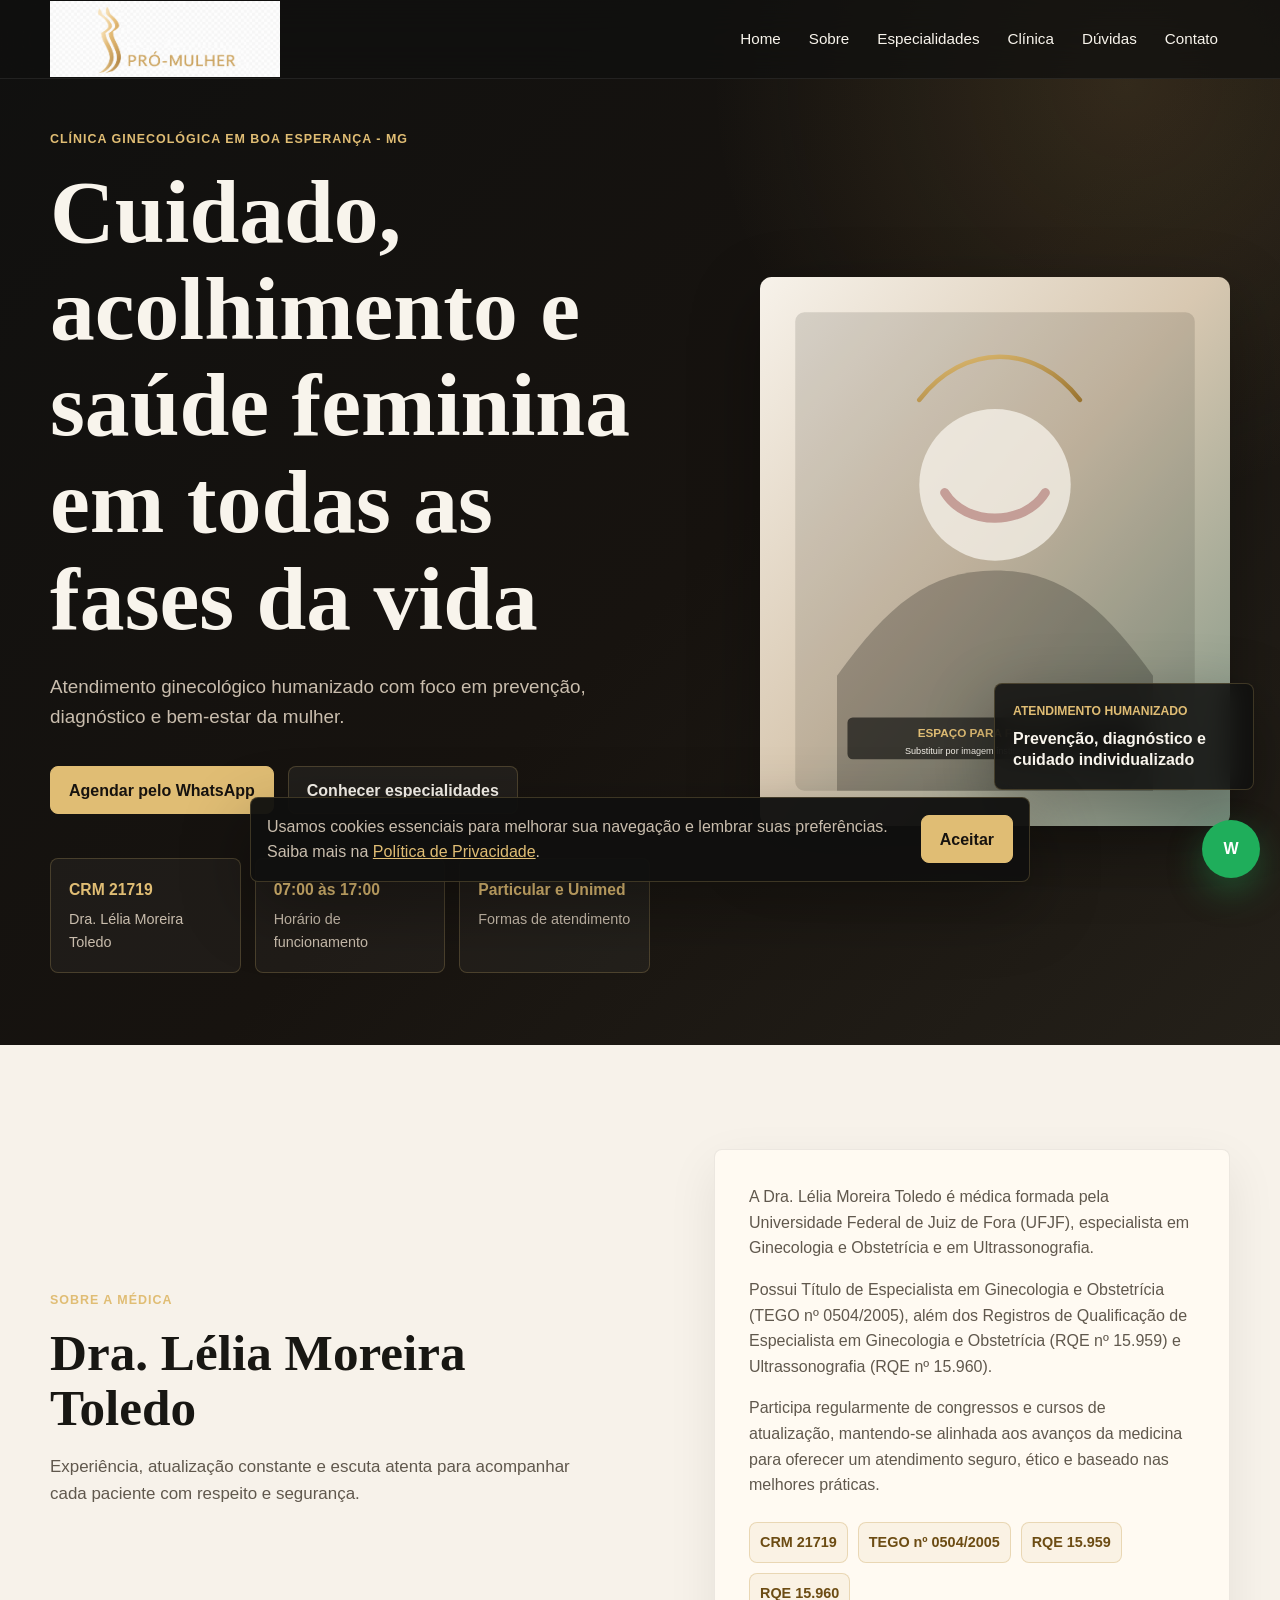
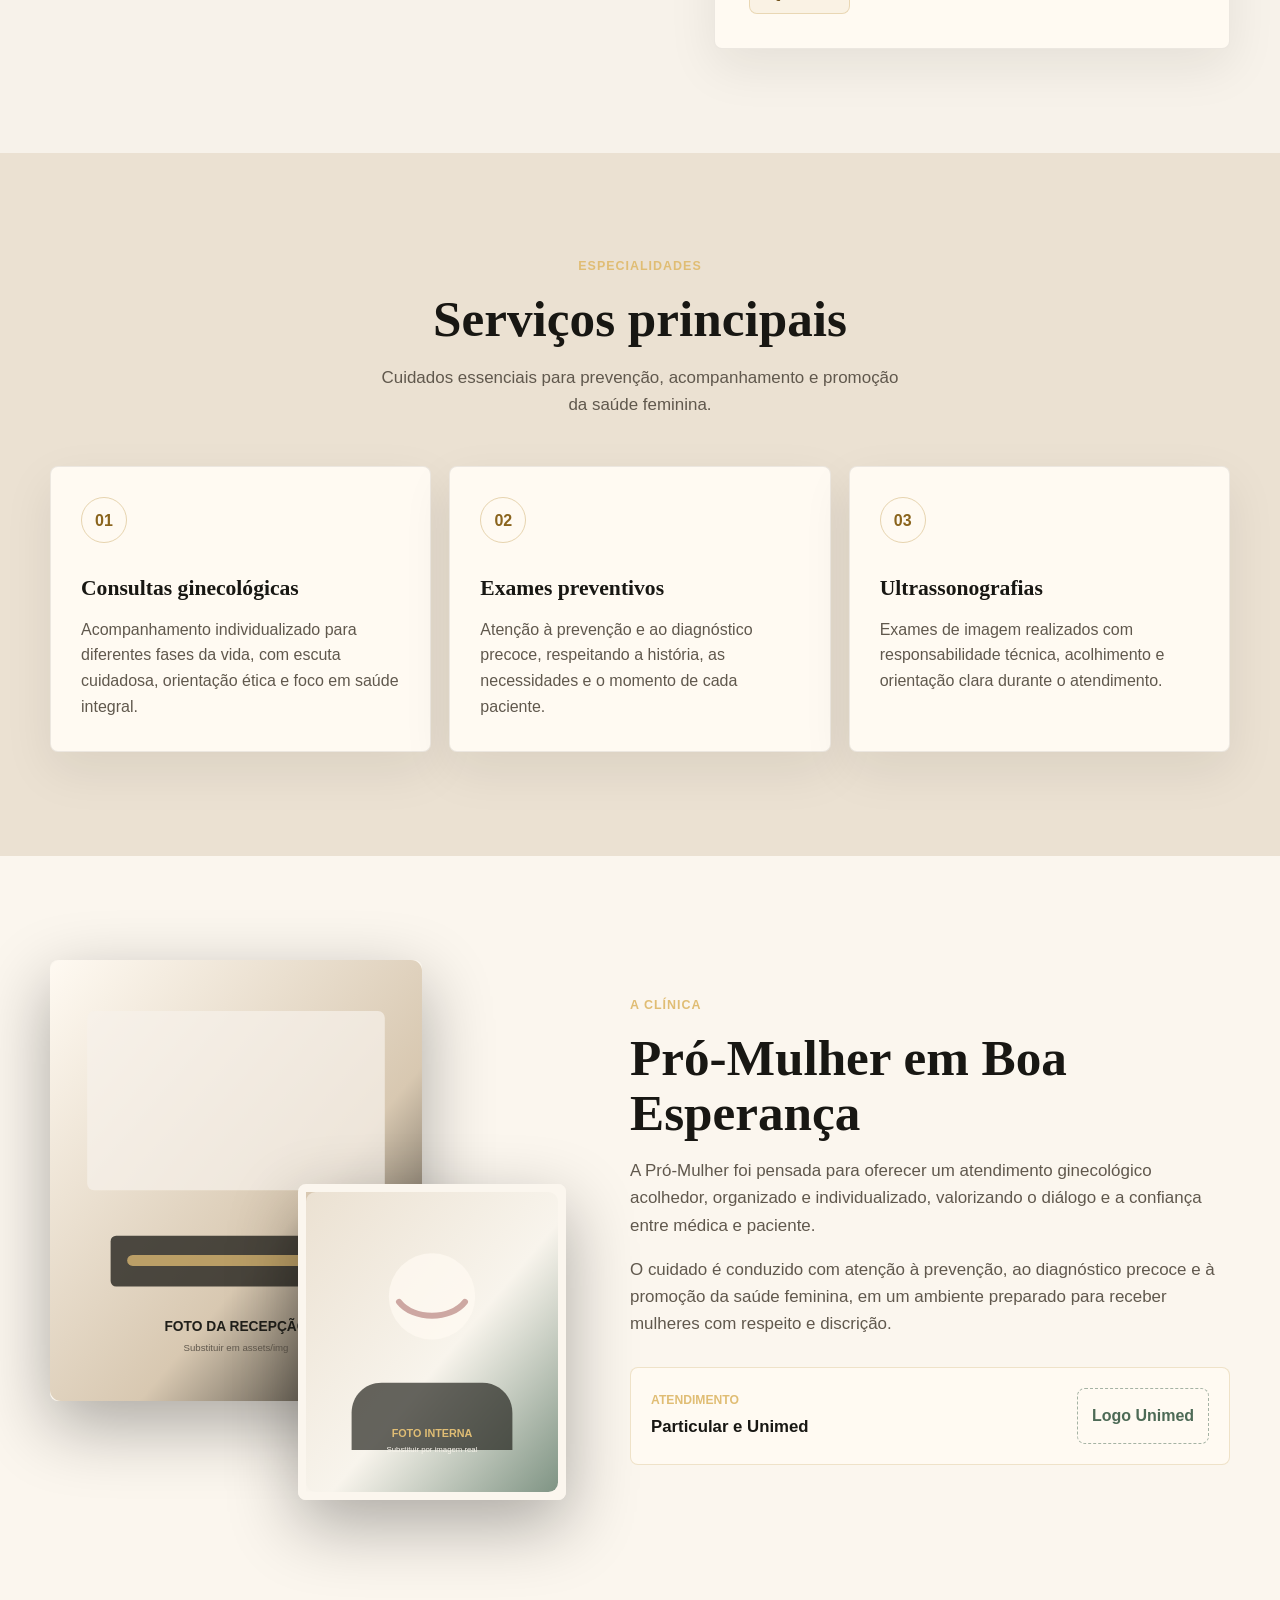
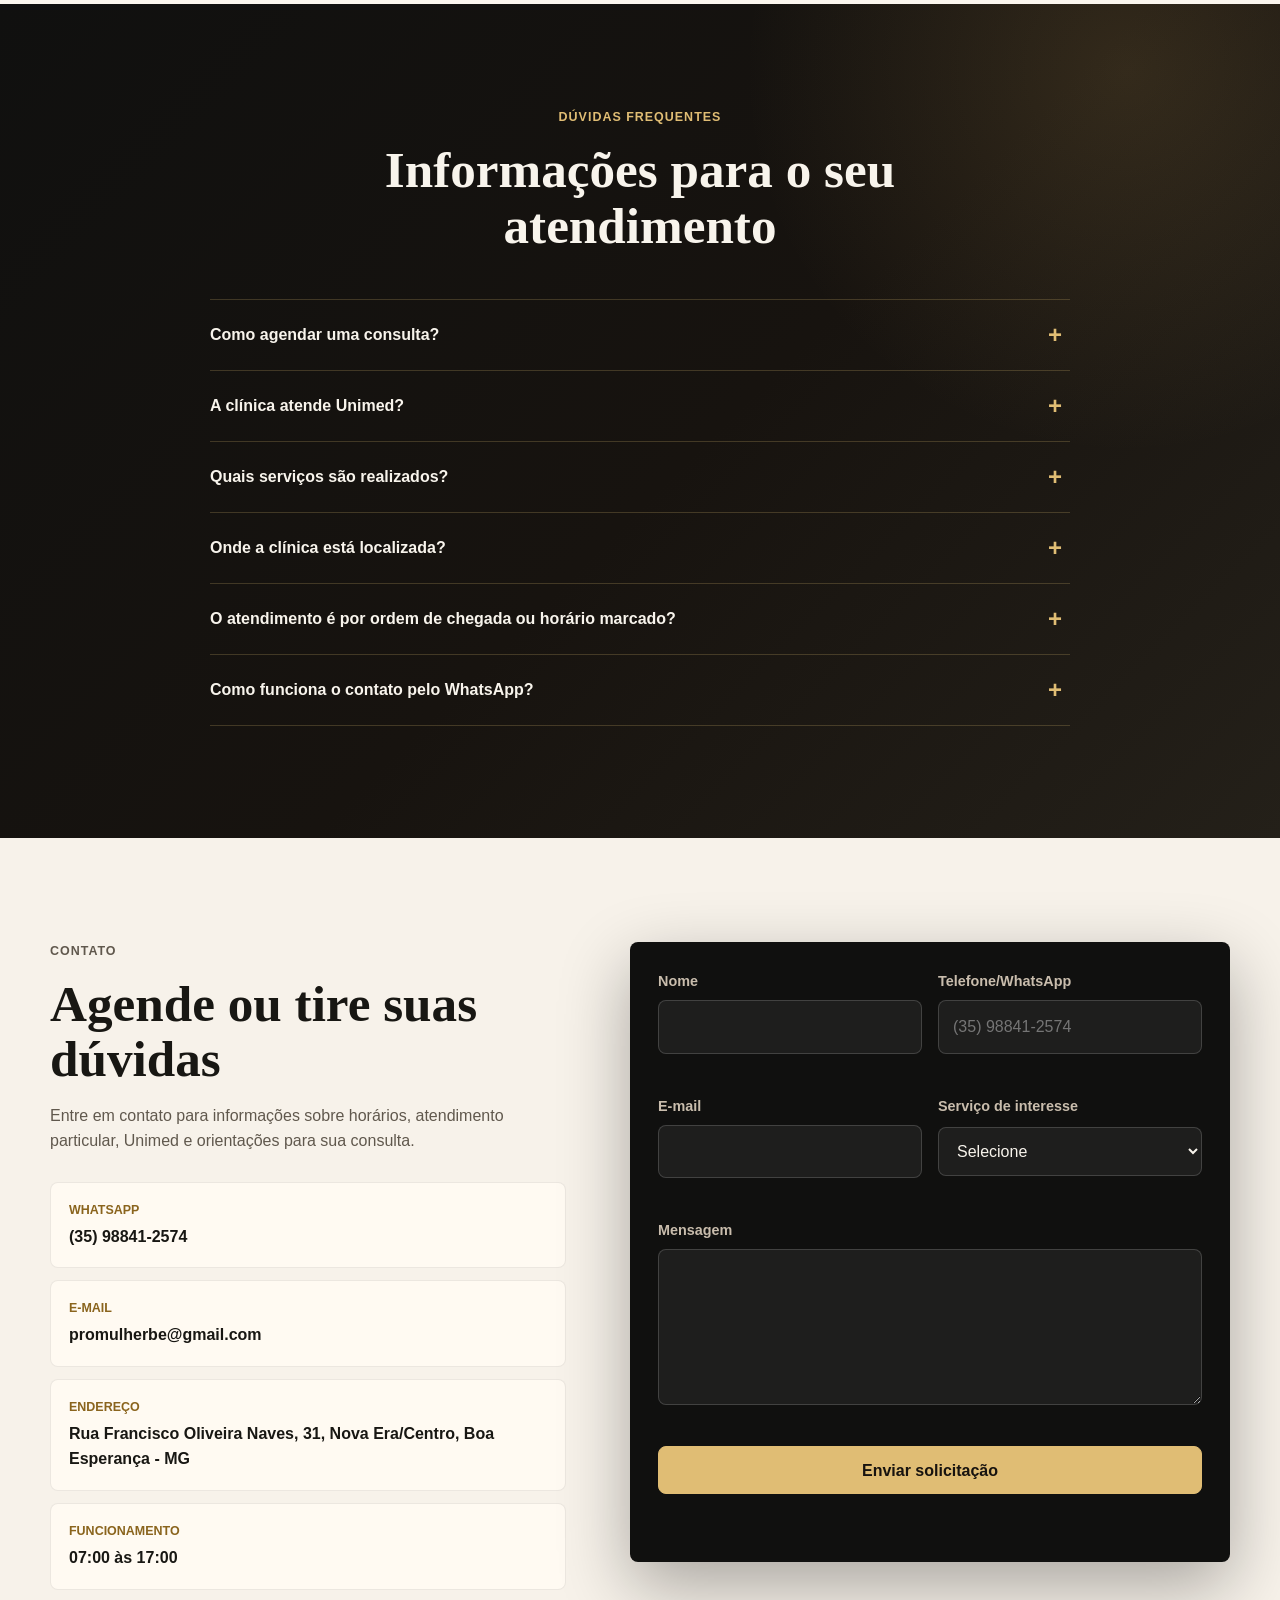
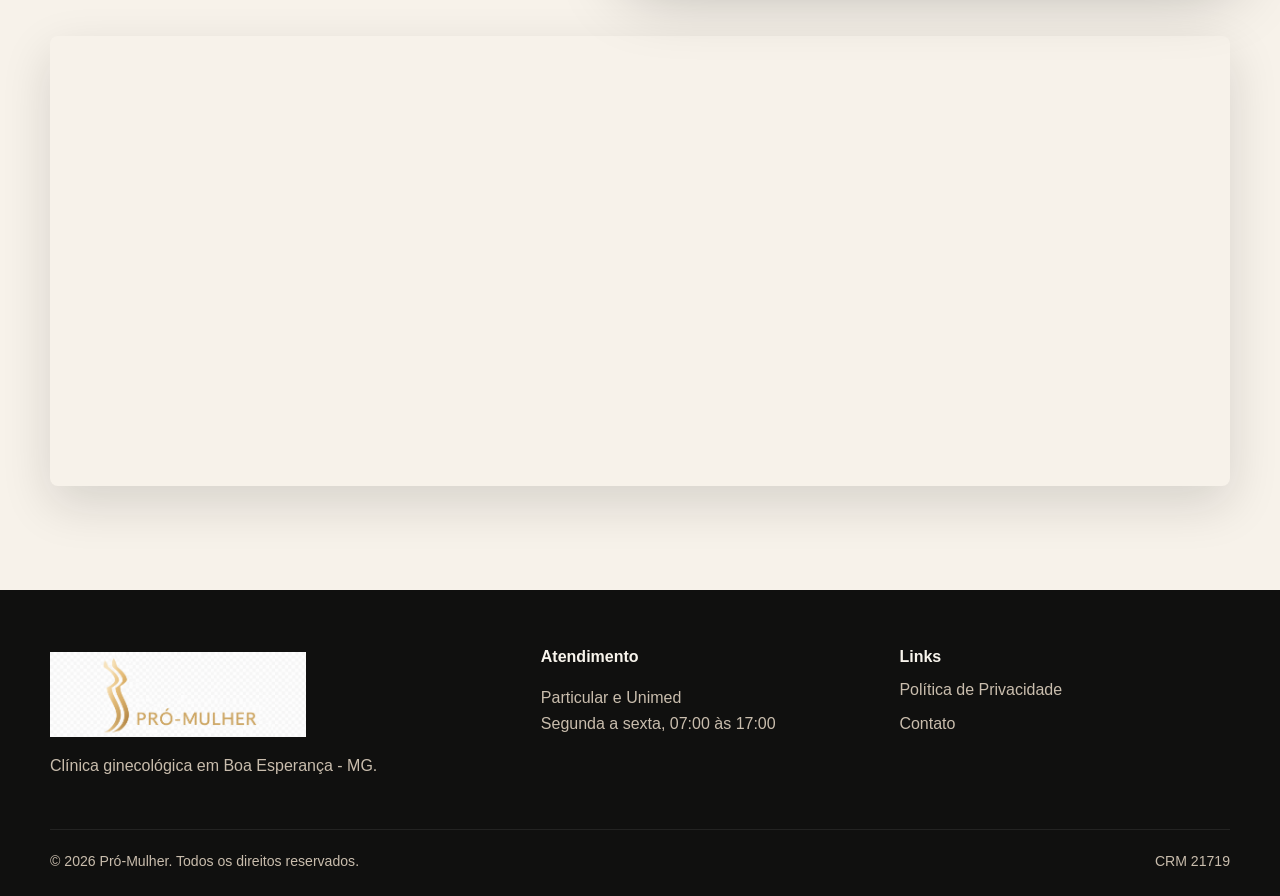
==== commit 280633b0: "update" ====
--- a/index.html
+++ b/index.html
@@ -15,11 +15,11 @@
   <meta property="og:title" content="Pró-Mulher | Saúde feminina em Boa Esperança MG">
   <meta property="og:description" content="Atendimento ginecológico humanizado com foco em prevenção, diagnóstico e bem-estar da mulher.">
   <meta property="og:url" content="https://SEU-USUARIO.github.io/pro-mulher/">
-  <meta property="og:image" content="https://SEU-USUARIO.github.io/pro-mulher/assets/img/hero-placeholder.svg">
+  <!-- Imagem Open Graph futura: crie ./assets/img/og-pro-mulher.jpg com aproximadamente 1200x630px antes de adicionar og:image. -->
   <meta property="og:site_name" content="Pró-Mulher">
 
   <link rel="canonical" href="https://SEU-USUARIO.github.io/pro-mulher/">
-  <link rel="icon" href="./assets/icons/favicon.svg" type="image/svg+xml">
+  <!-- Favicon oficial pendente: adicione ./assets/icons/favicon.png e inclua o link rel="icon" correspondente. -->
   <link rel="preload" href="./css/style.css" as="style">
   <link rel="stylesheet" href="./css/style.css">
 
@@ -29,6 +29,7 @@
       "@type": "MedicalClinic",
       "name": "Pró-Mulher",
       "description": "Clínica ginecológica em Boa Esperança MG, com consultas ginecológicas, exames preventivos e ultrassonografias.",
+      "logo": "./assets/img/logo-pro-mulher.png",
       "medicalSpecialty": ["Gynecologic", "Obstetric", "Ultrasound"],
       "telephone": "+5535988412574",
       "email": "promulherbe@gmail.com",
@@ -56,13 +57,15 @@
 
   <header class="site-header" data-header>
     <div class="container header-inner">
-      <a class="brand" href="#home" aria-label="Pró-Mulher - Página inicial">
-        <span class="brand-mark" aria-hidden="true">PM</span>
-        <span>
-          <strong>Pró-Mulher</strong>
-          <small>Dra. Lélia Moreira Toledo</small>
-        </span>
-        <!-- Substitua o bloco acima pela logomarca oficial, se desejar. -->
+      <a class="site-logo" href="./index.html" aria-label="Página inicial da Pró-Mulher">
+        <img
+          src="./assets/img/logo-pro-mulher.png"
+          alt="Pró-Mulher"
+          width="2172"
+          height="724"
+          loading="eager"
+          decoding="async"
+        >
       </a>
 
       <button class="menu-toggle" type="button" aria-label="Abrir menu" aria-expanded="false" aria-controls="menu-principal" data-menu-toggle>
@@ -317,12 +320,15 @@
   <footer class="site-footer">
     <div class="container footer-grid">
       <div>
-        <a class="brand footer-brand" href="#home" aria-label="Pró-Mulher - Página inicial">
-          <span class="brand-mark" aria-hidden="true">PM</span>
-          <span>
-            <strong>Pró-Mulher</strong>
-            <small>Dra. Lélia Moreira Toledo</small>
-          </span>
+        <a class="site-logo footer-logo" href="./index.html" aria-label="Página inicial da Pró-Mulher">
+          <img
+            src="./assets/img/logo-pro-mulher.png"
+            alt="Pró-Mulher"
+            width="2172"
+            height="724"
+            loading="lazy"
+            decoding="async"
+          >
         </a>
         <p>Clínica ginecológica em Boa Esperança - MG.</p>
       </div>
--- a/css/style.css
+++ b/css/style.css
@@ -113,38 +113,25 @@
   gap: 24px;
 }
 
-.brand {
+.site-logo {
   display: inline-flex;
   align-items: center;
-  gap: 12px;
-  color: var(--text);
-}
-
-.brand-mark {
-  width: 44px;
-  height: 44px;
-  display: grid;
-  place-items: center;
-  border: 1px solid var(--gold);
-  border-radius: 50%;
-  color: var(--gold-strong);
-  font-family: Georgia, "Times New Roman", serif;
-  font-weight: 700;
-}
-
-.brand strong,
-.brand small {
+  flex: 0 1 auto;
+}
+
+.site-logo img {
   display: block;
-}
-
-.brand strong {
-  font-family: Georgia, "Times New Roman", serif;
-  font-size: 1.18rem;
-}
-
-.brand small {
-  color: var(--text-muted);
-  font-size: 0.78rem;
+  width: clamp(160px, 18vw, 232px);
+  height: auto;
+  object-fit: contain;
+}
+
+.footer-logo {
+  margin-bottom: 14px;
+}
+
+.footer-logo img {
+  width: clamp(178px, 20vw, 260px);
 }
 
 .main-nav {
@@ -954,12 +941,12 @@
     min-height: 70px;
   }
 
-  .brand small {
-    max-width: 168px;
-  }
-
   .main-nav {
     top: 70px;
+  }
+
+  .site-logo img {
+    width: clamp(136px, 44vw, 170px);
   }
 
   .section {
--- a/css/style.css
+++ b/css/style.css
@@ -113,38 +113,25 @@
   gap: 24px;
 }
 
-.brand {
+.site-logo {
   display: inline-flex;
   align-items: center;
-  gap: 12px;
-  color: var(--text);
-}
-
-.brand-mark {
-  width: 44px;
-  height: 44px;
-  display: grid;
-  place-items: center;
-  border: 1px solid var(--gold);
-  border-radius: 50%;
-  color: var(--gold-strong);
-  font-family: Georgia, "Times New Roman", serif;
-  font-weight: 700;
-}
-
-.brand strong,
-.brand small {
+  flex: 0 1 auto;
+}
+
+.site-logo img {
   display: block;
-}
-
-.brand strong {
-  font-family: Georgia, "Times New Roman", serif;
-  font-size: 1.18rem;
-}
-
-.brand small {
-  color: var(--text-muted);
-  font-size: 0.78rem;
+  width: clamp(160px, 18vw, 232px);
+  height: auto;
+  object-fit: contain;
+}
+
+.footer-logo {
+  margin-bottom: 14px;
+}
+
+.footer-logo img {
+  width: clamp(178px, 20vw, 260px);
 }
 
 .main-nav {
@@ -954,12 +941,12 @@
     min-height: 70px;
   }
 
-  .brand small {
-    max-width: 168px;
-  }
-
   .main-nav {
     top: 70px;
+  }
+
+  .site-logo img {
+    width: clamp(136px, 44vw, 170px);
   }
 
   .section {
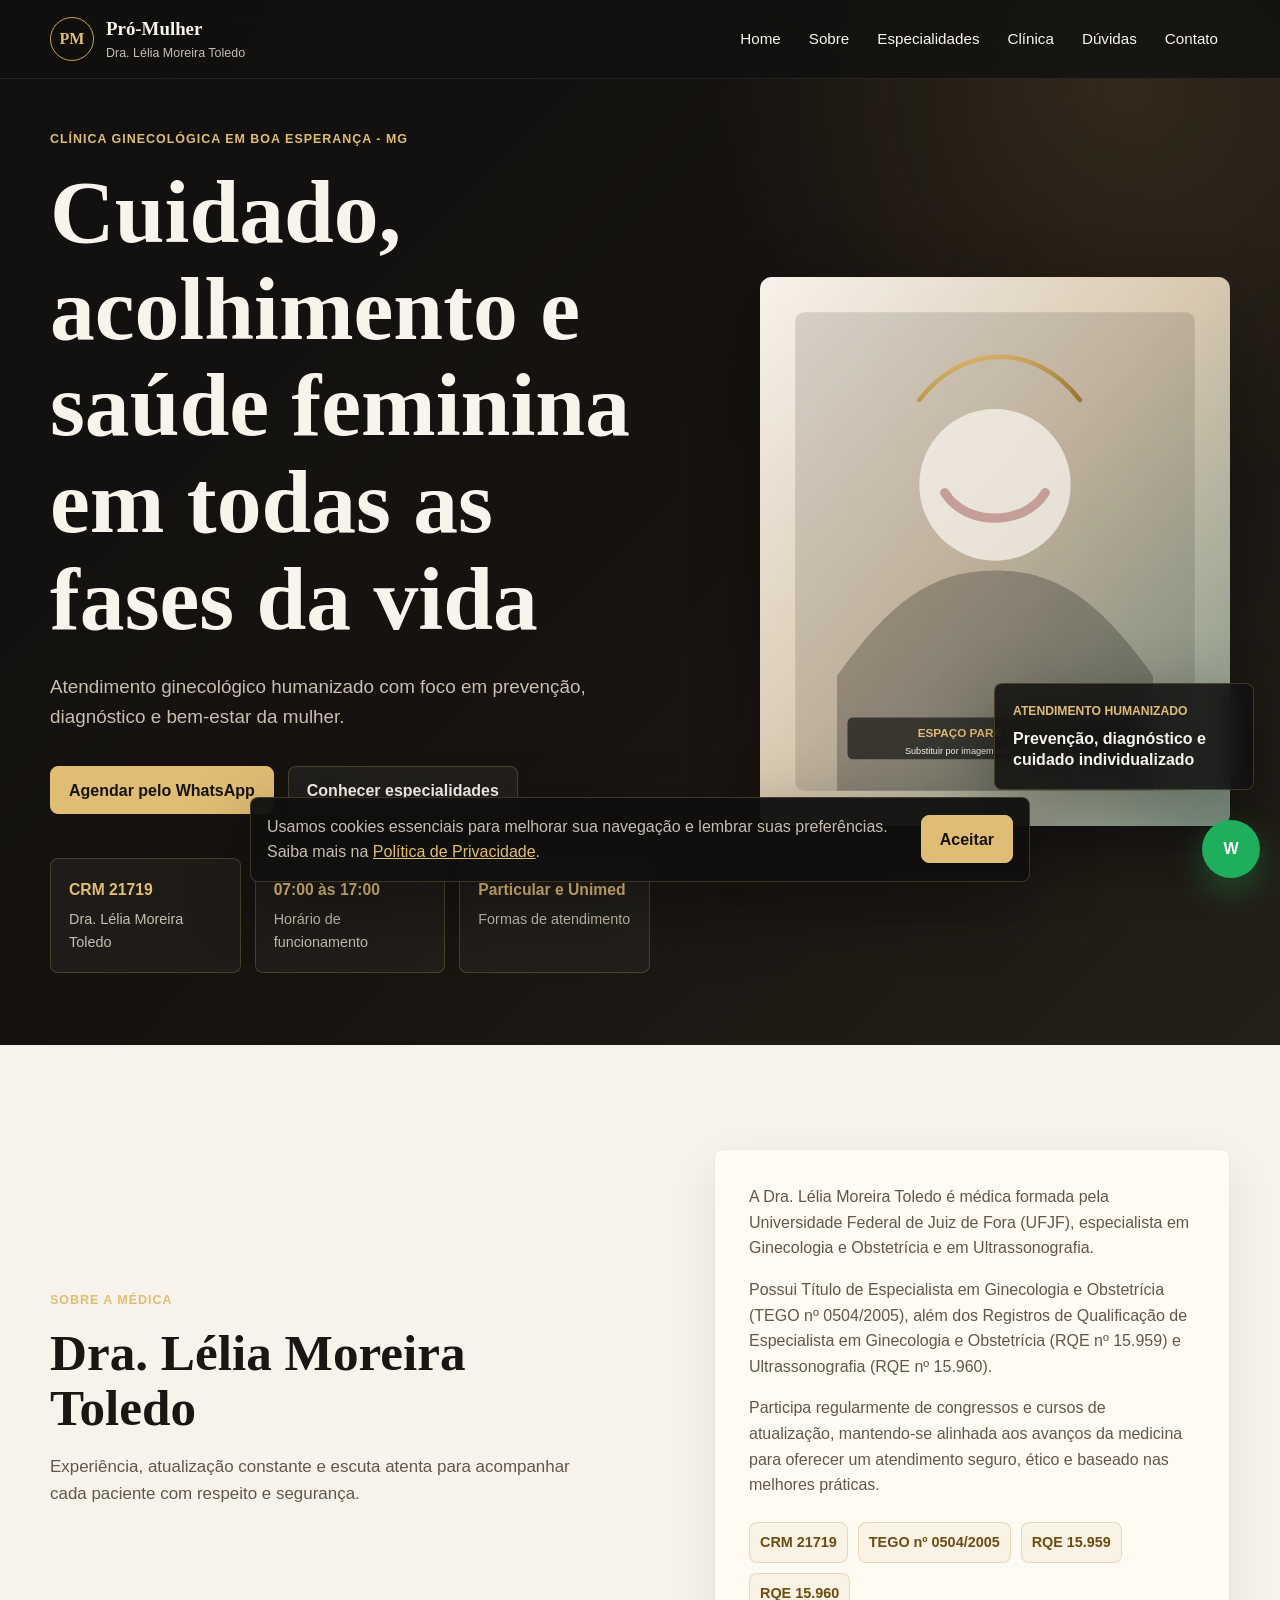
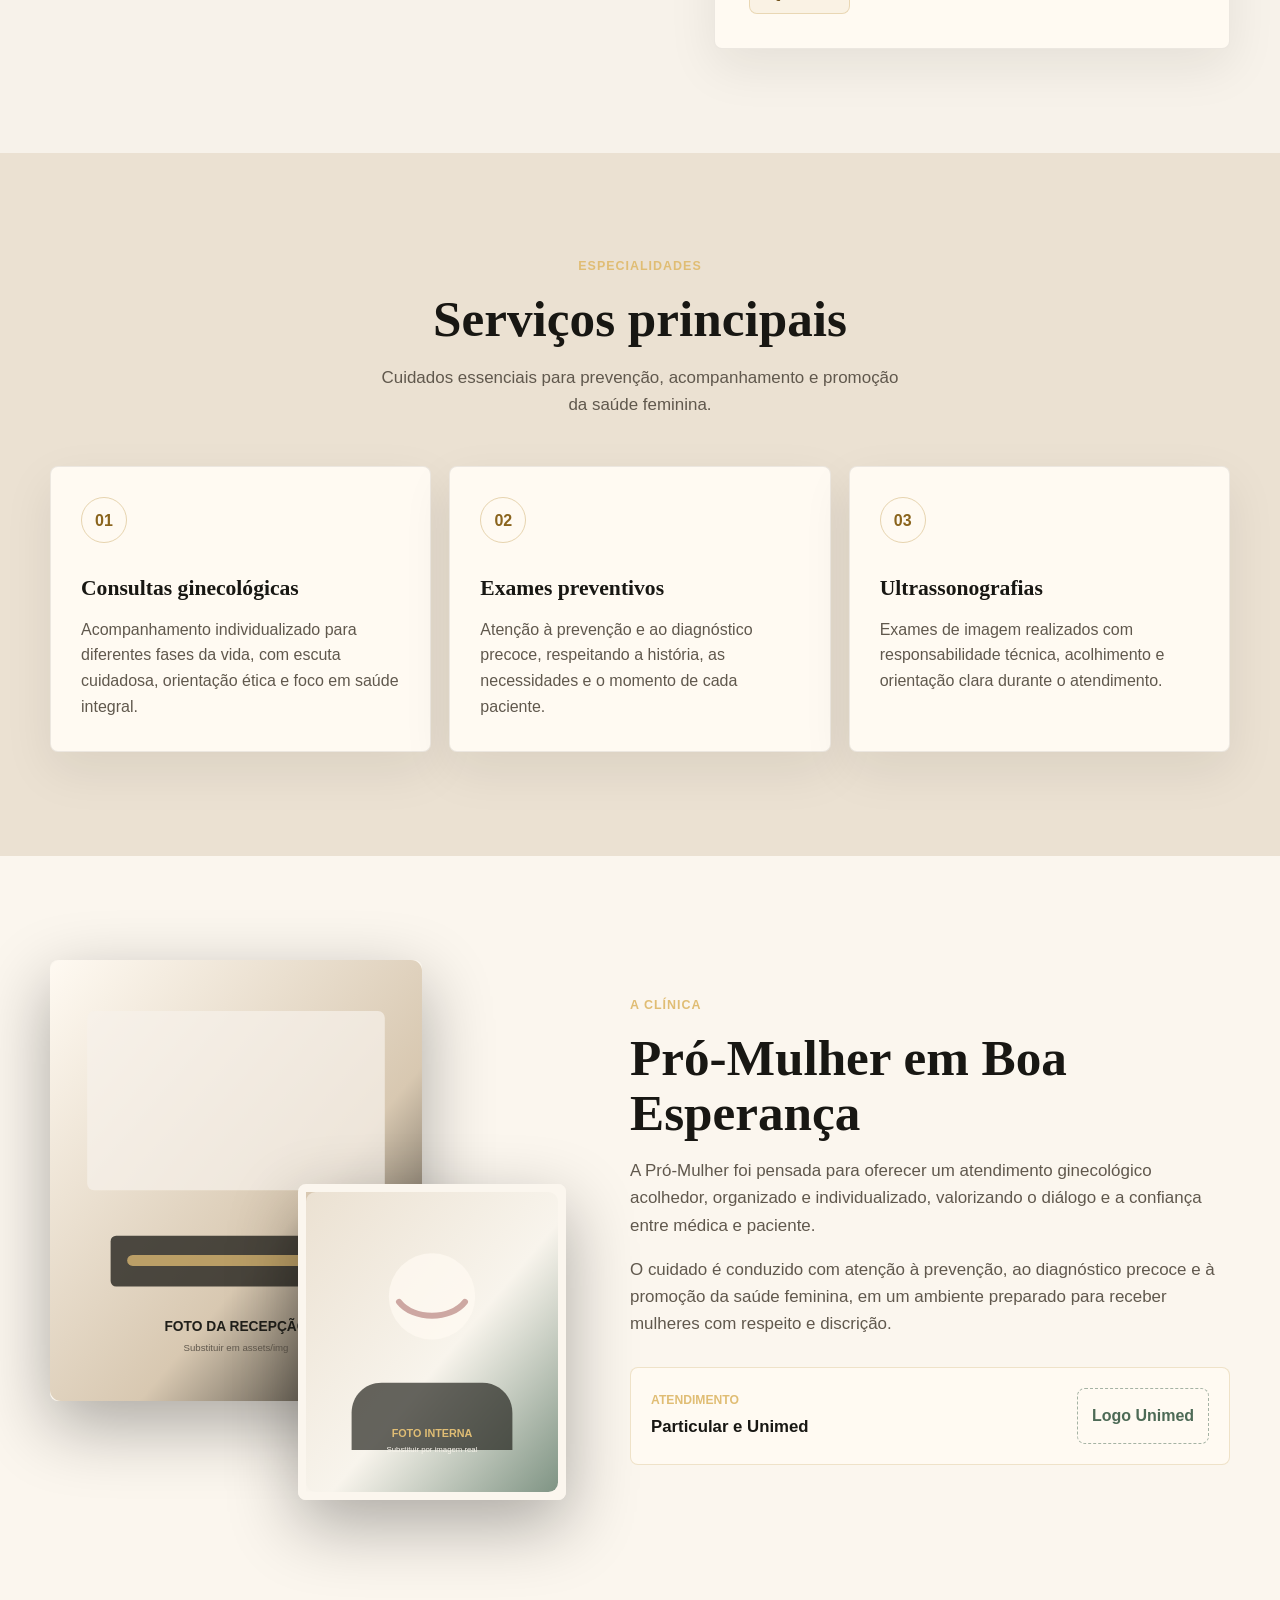
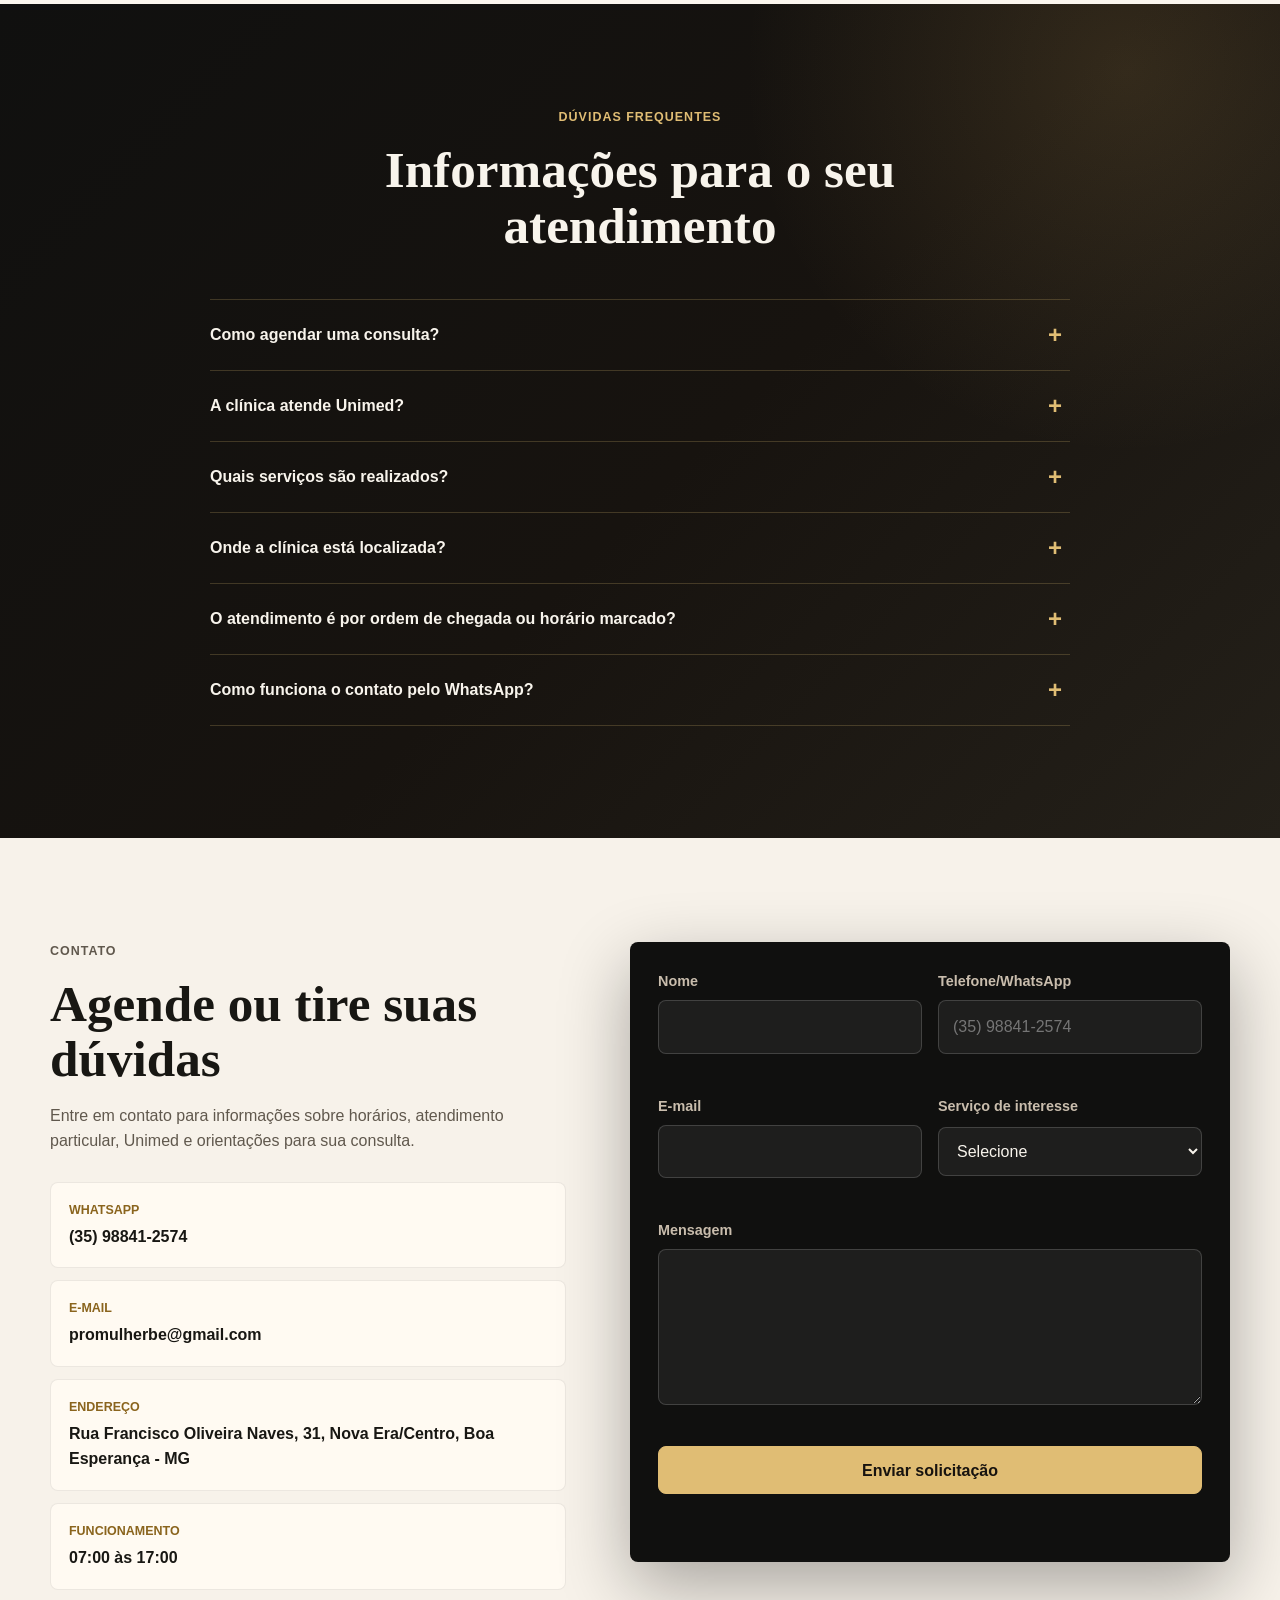
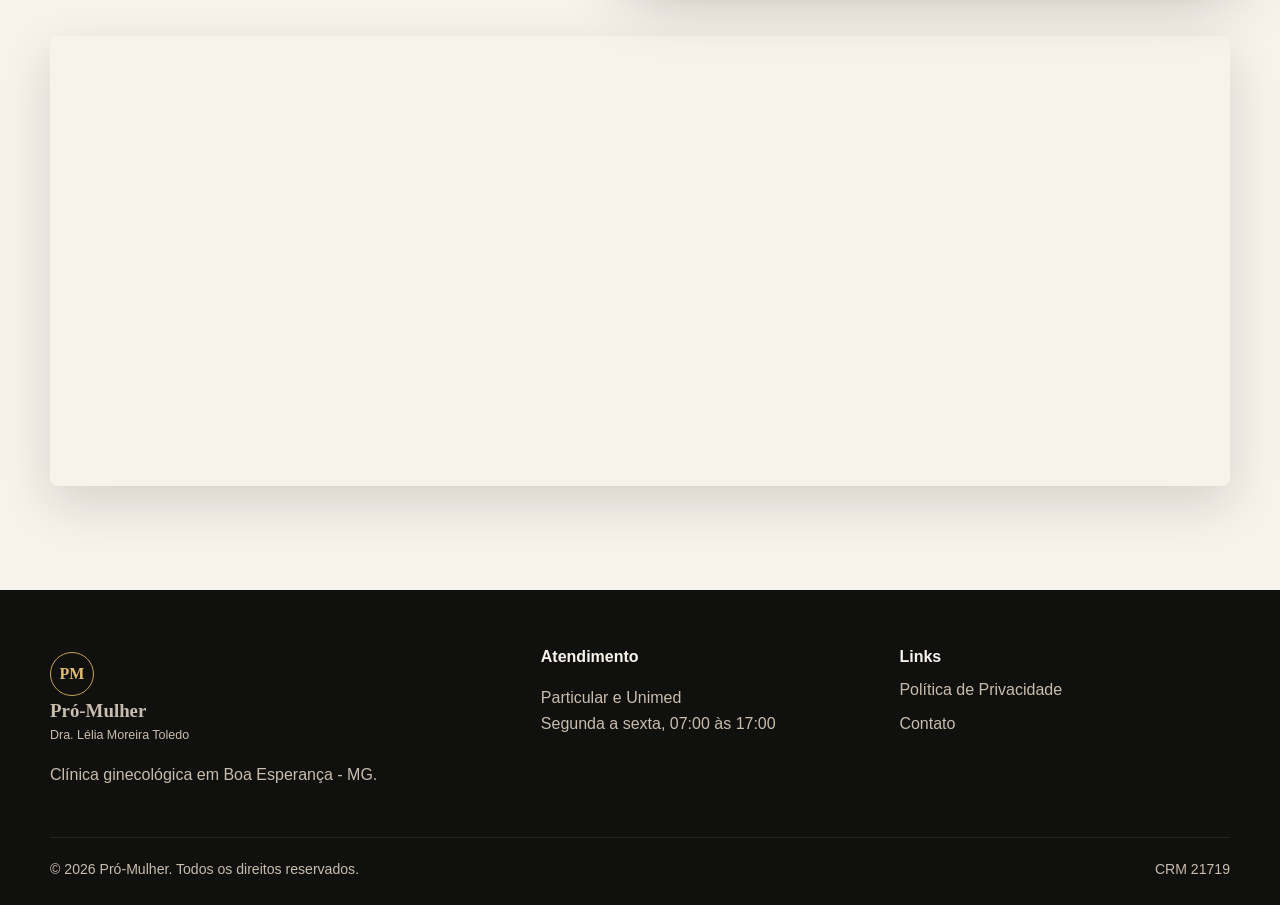
==== commit 0791794c: "update" ====
--- a/index.html
+++ b/index.html
@@ -15,11 +15,11 @@
   <meta property="og:title" content="Pró-Mulher | Saúde feminina em Boa Esperança MG">
   <meta property="og:description" content="Atendimento ginecológico humanizado com foco em prevenção, diagnóstico e bem-estar da mulher.">
   <meta property="og:url" content="https://SEU-USUARIO.github.io/pro-mulher/">
-  <!-- Imagem Open Graph futura: crie ./assets/img/og-pro-mulher.jpg com aproximadamente 1200x630px antes de adicionar og:image. -->
+  <meta property="og:image" content="https://SEU-USUARIO.github.io/pro-mulher/assets/img/hero-placeholder.svg">
   <meta property="og:site_name" content="Pró-Mulher">
 
   <link rel="canonical" href="https://SEU-USUARIO.github.io/pro-mulher/">
-  <!-- Favicon oficial pendente: adicione ./assets/icons/favicon.png e inclua o link rel="icon" correspondente. -->
+  <link rel="icon" href="./assets/icons/favicon.svg" type="image/svg+xml">
   <link rel="preload" href="./css/style.css" as="style">
   <link rel="stylesheet" href="./css/style.css">
 
@@ -29,7 +29,6 @@
       "@type": "MedicalClinic",
       "name": "Pró-Mulher",
       "description": "Clínica ginecológica em Boa Esperança MG, com consultas ginecológicas, exames preventivos e ultrassonografias.",
-      "logo": "./assets/img/logo-pro-mulher.png",
       "medicalSpecialty": ["Gynecologic", "Obstetric", "Ultrasound"],
       "telephone": "+5535988412574",
       "email": "promulherbe@gmail.com",
@@ -57,15 +56,13 @@
 
   <header class="site-header" data-header>
     <div class="container header-inner">
-      <a class="site-logo" href="./index.html" aria-label="Página inicial da Pró-Mulher">
-        <img
-          src="./assets/img/logo-pro-mulher.png"
-          alt="Pró-Mulher"
-          width="2172"
-          height="724"
-          loading="eager"
-          decoding="async"
-        >
+      <a class="brand" href="#home" aria-label="Pró-Mulher - Página inicial">
+        <span class="brand-mark" aria-hidden="true">PM</span>
+        <span>
+          <strong>Pró-Mulher</strong>
+          <small>Dra. Lélia Moreira Toledo</small>
+        </span>
+        <!-- Substitua o bloco acima pela logomarca oficial, se desejar. -->
       </a>
 
       <button class="menu-toggle" type="button" aria-label="Abrir menu" aria-expanded="false" aria-controls="menu-principal" data-menu-toggle>
@@ -320,15 +317,12 @@
   <footer class="site-footer">
     <div class="container footer-grid">
       <div>
-        <a class="site-logo footer-logo" href="./index.html" aria-label="Página inicial da Pró-Mulher">
-          <img
-            src="./assets/img/logo-pro-mulher.png"
-            alt="Pró-Mulher"
-            width="2172"
-            height="724"
-            loading="lazy"
-            decoding="async"
-          >
+        <a class="brand footer-brand" href="#home" aria-label="Pró-Mulher - Página inicial">
+          <span class="brand-mark" aria-hidden="true">PM</span>
+          <span>
+            <strong>Pró-Mulher</strong>
+            <small>Dra. Lélia Moreira Toledo</small>
+          </span>
         </a>
         <p>Clínica ginecológica em Boa Esperança - MG.</p>
       </div>
--- a/css/style.css
+++ b/css/style.css
@@ -113,25 +113,38 @@
   gap: 24px;
 }
 
-.site-logo {
+.brand {
   display: inline-flex;
   align-items: center;
-  flex: 0 1 auto;
-}
-
-.site-logo img {
+  gap: 12px;
+  color: var(--text);
+}
+
+.brand-mark {
+  width: 44px;
+  height: 44px;
+  display: grid;
+  place-items: center;
+  border: 1px solid var(--gold);
+  border-radius: 50%;
+  color: var(--gold-strong);
+  font-family: Georgia, "Times New Roman", serif;
+  font-weight: 700;
+}
+
+.brand strong,
+.brand small {
   display: block;
-  width: clamp(160px, 18vw, 232px);
-  height: auto;
-  object-fit: contain;
-}
-
-.footer-logo {
-  margin-bottom: 14px;
-}
-
-.footer-logo img {
-  width: clamp(178px, 20vw, 260px);
+}
+
+.brand strong {
+  font-family: Georgia, "Times New Roman", serif;
+  font-size: 1.18rem;
+}
+
+.brand small {
+  color: var(--text-muted);
+  font-size: 0.78rem;
 }
 
 .main-nav {
@@ -941,12 +954,12 @@
     min-height: 70px;
   }
 
+  .brand small {
+    max-width: 168px;
+  }
+
   .main-nav {
     top: 70px;
-  }
-
-  .site-logo img {
-    width: clamp(136px, 44vw, 170px);
   }
 
   .section {
--- a/css/style.css
+++ b/css/style.css
@@ -113,25 +113,38 @@
   gap: 24px;
 }
 
-.site-logo {
+.brand {
   display: inline-flex;
   align-items: center;
-  flex: 0 1 auto;
-}
-
-.site-logo img {
+  gap: 12px;
+  color: var(--text);
+}
+
+.brand-mark {
+  width: 44px;
+  height: 44px;
+  display: grid;
+  place-items: center;
+  border: 1px solid var(--gold);
+  border-radius: 50%;
+  color: var(--gold-strong);
+  font-family: Georgia, "Times New Roman", serif;
+  font-weight: 700;
+}
+
+.brand strong,
+.brand small {
   display: block;
-  width: clamp(160px, 18vw, 232px);
-  height: auto;
-  object-fit: contain;
-}
-
-.footer-logo {
-  margin-bottom: 14px;
-}
-
-.footer-logo img {
-  width: clamp(178px, 20vw, 260px);
+}
+
+.brand strong {
+  font-family: Georgia, "Times New Roman", serif;
+  font-size: 1.18rem;
+}
+
+.brand small {
+  color: var(--text-muted);
+  font-size: 0.78rem;
 }
 
 .main-nav {
@@ -941,12 +954,12 @@
     min-height: 70px;
   }
 
+  .brand small {
+    max-width: 168px;
+  }
+
   .main-nav {
     top: 70px;
-  }
-
-  .site-logo img {
-    width: clamp(136px, 44vw, 170px);
   }
 
   .section {
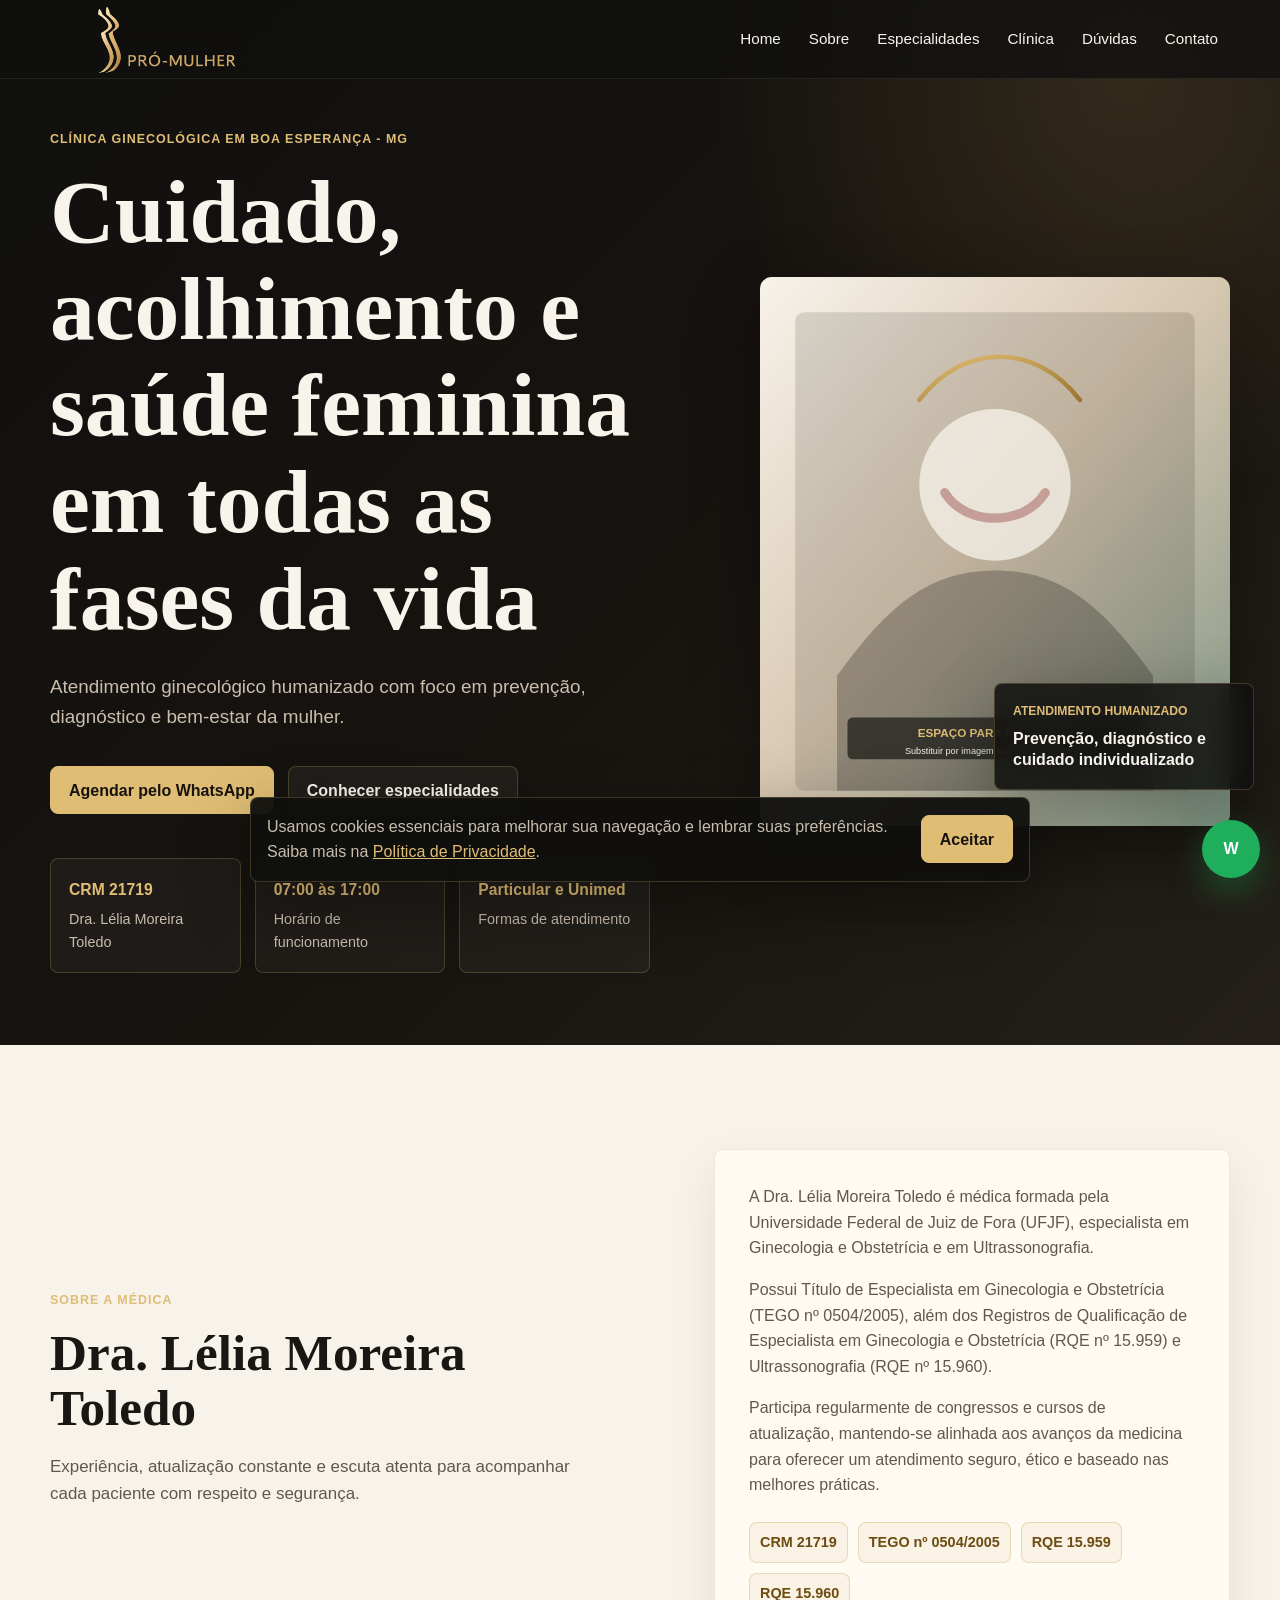
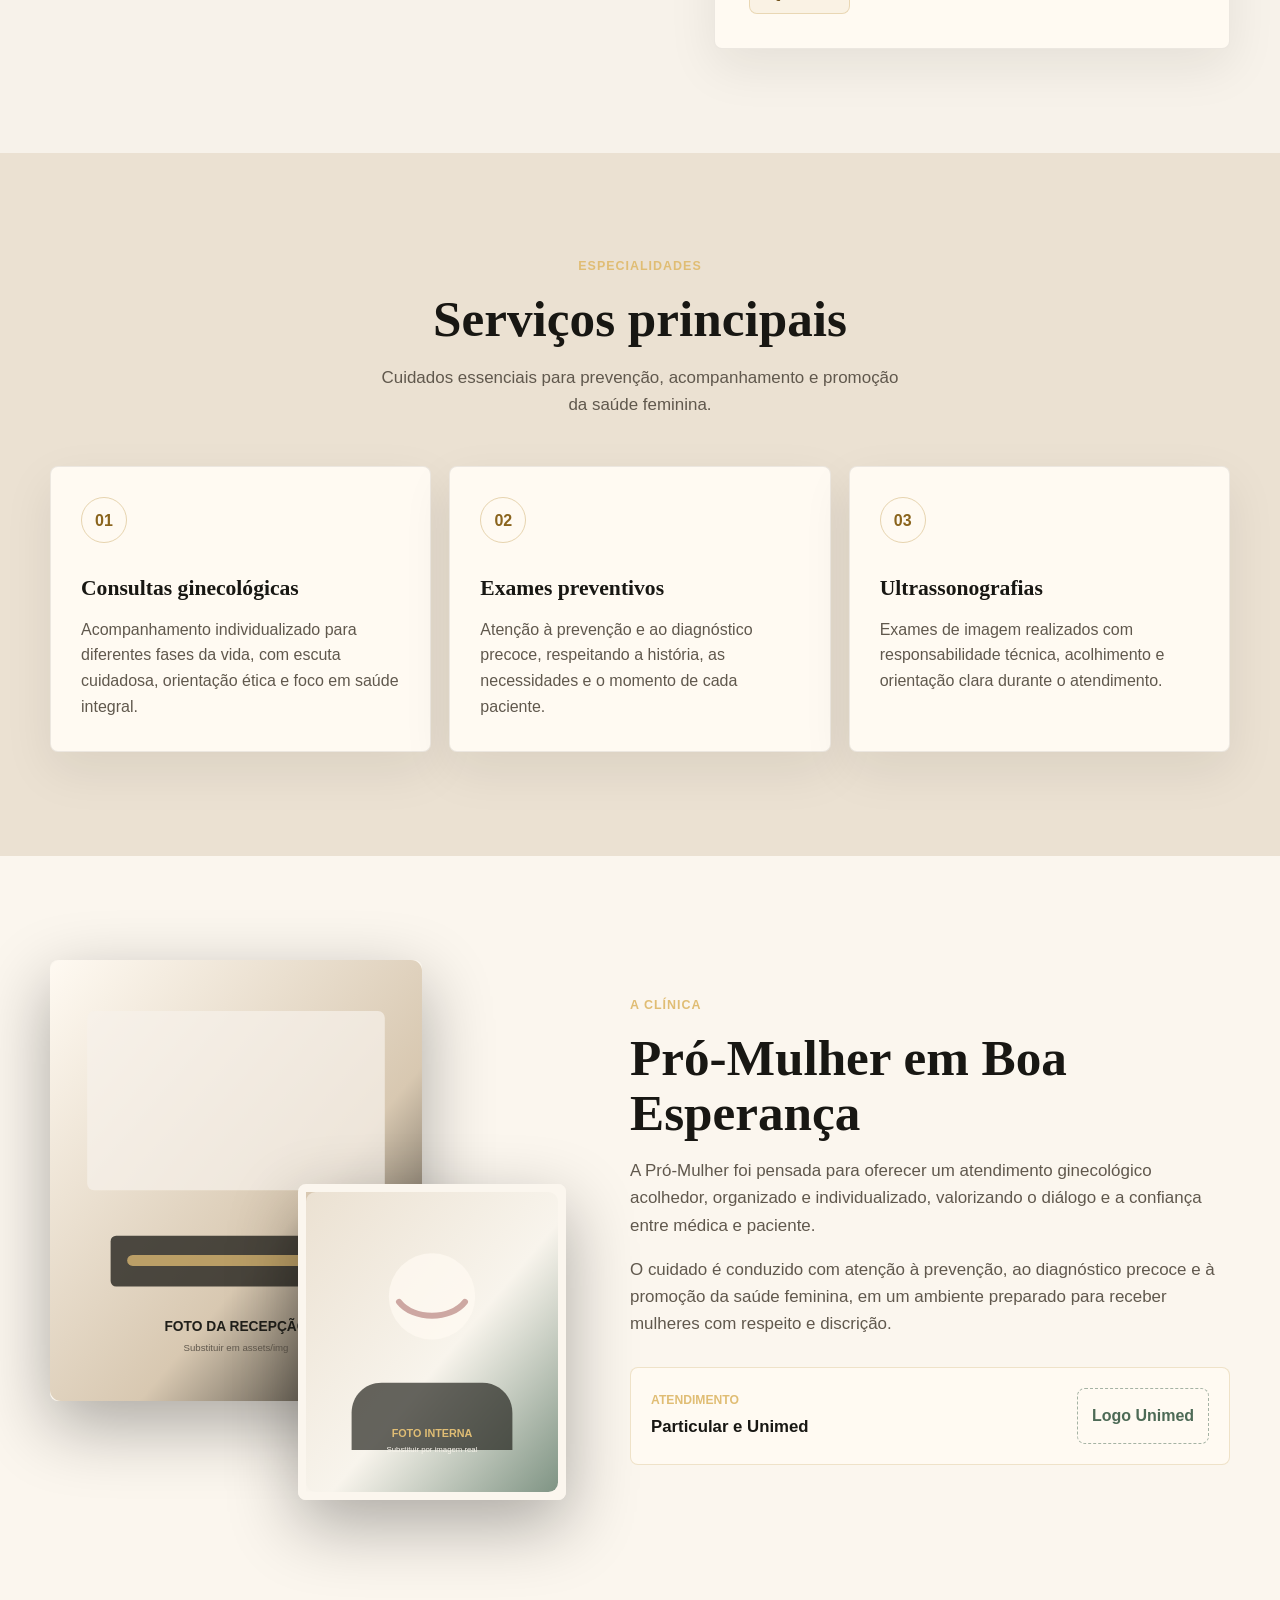
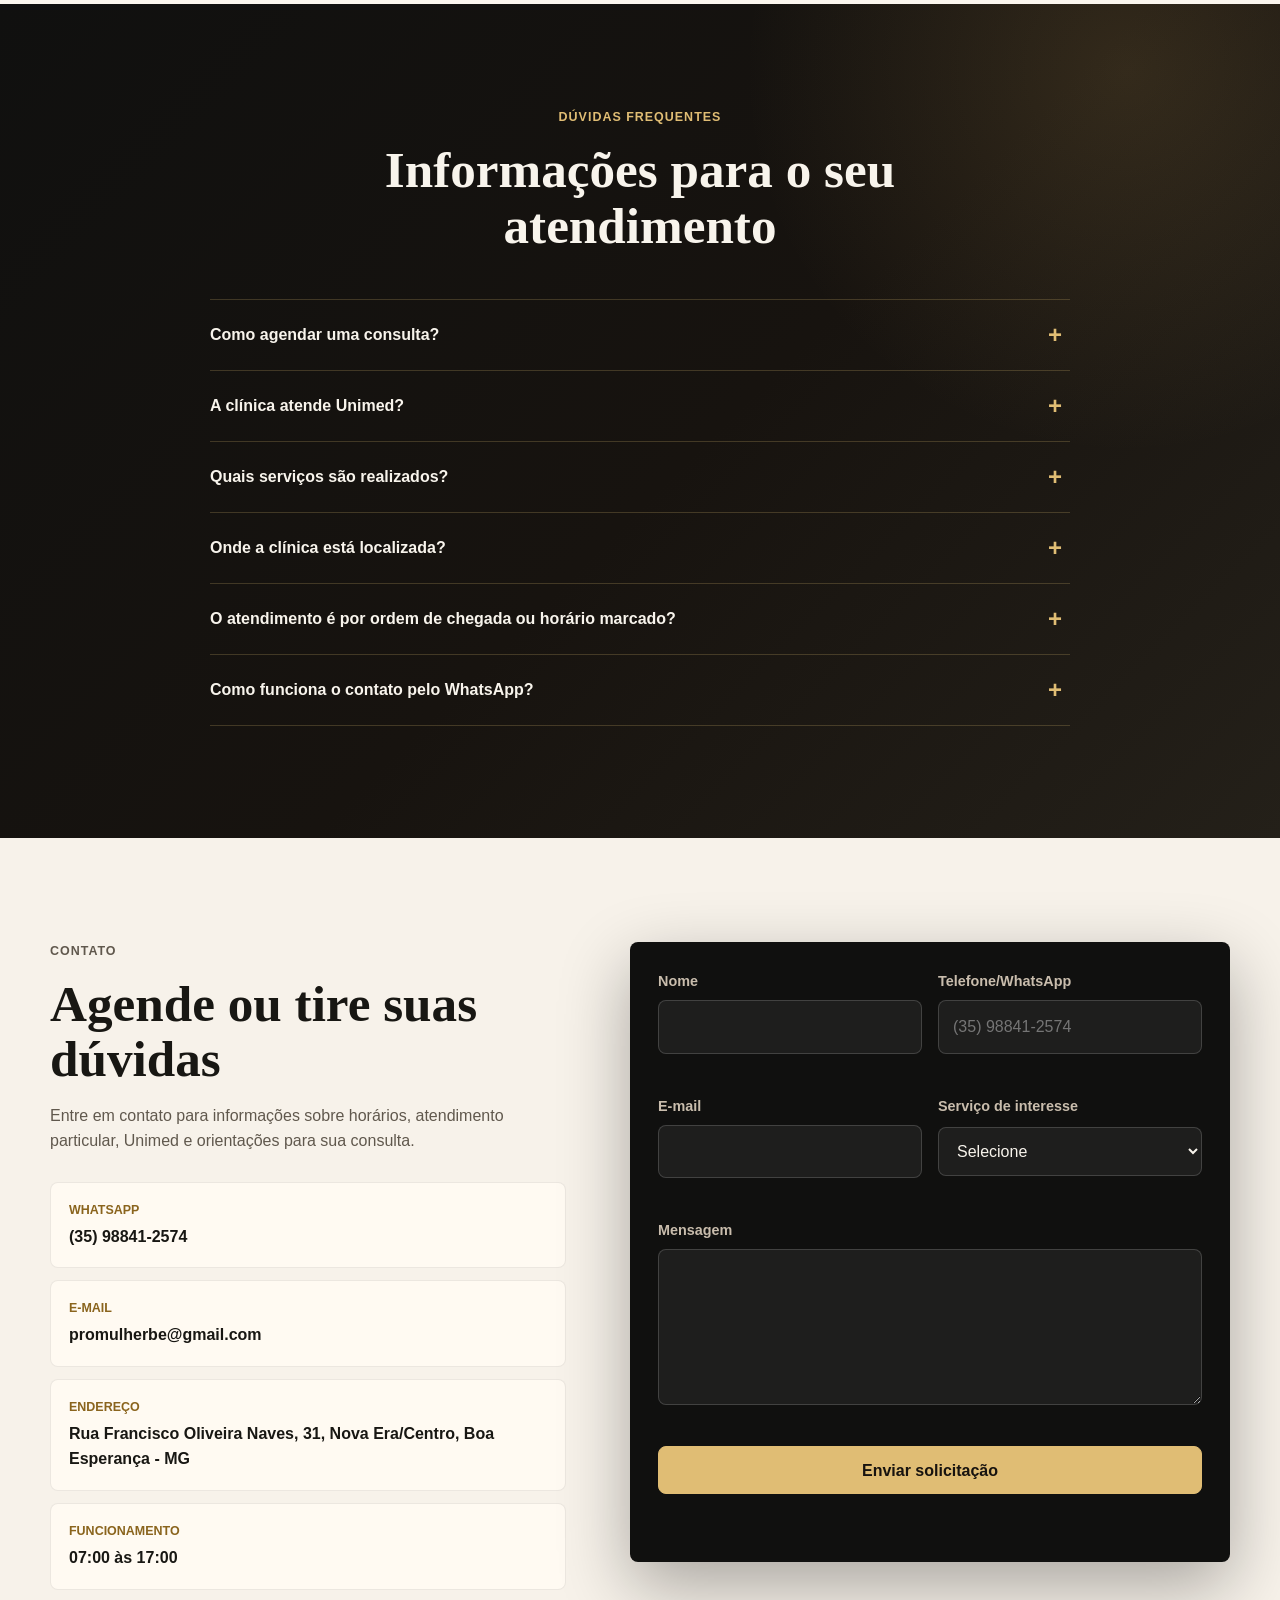
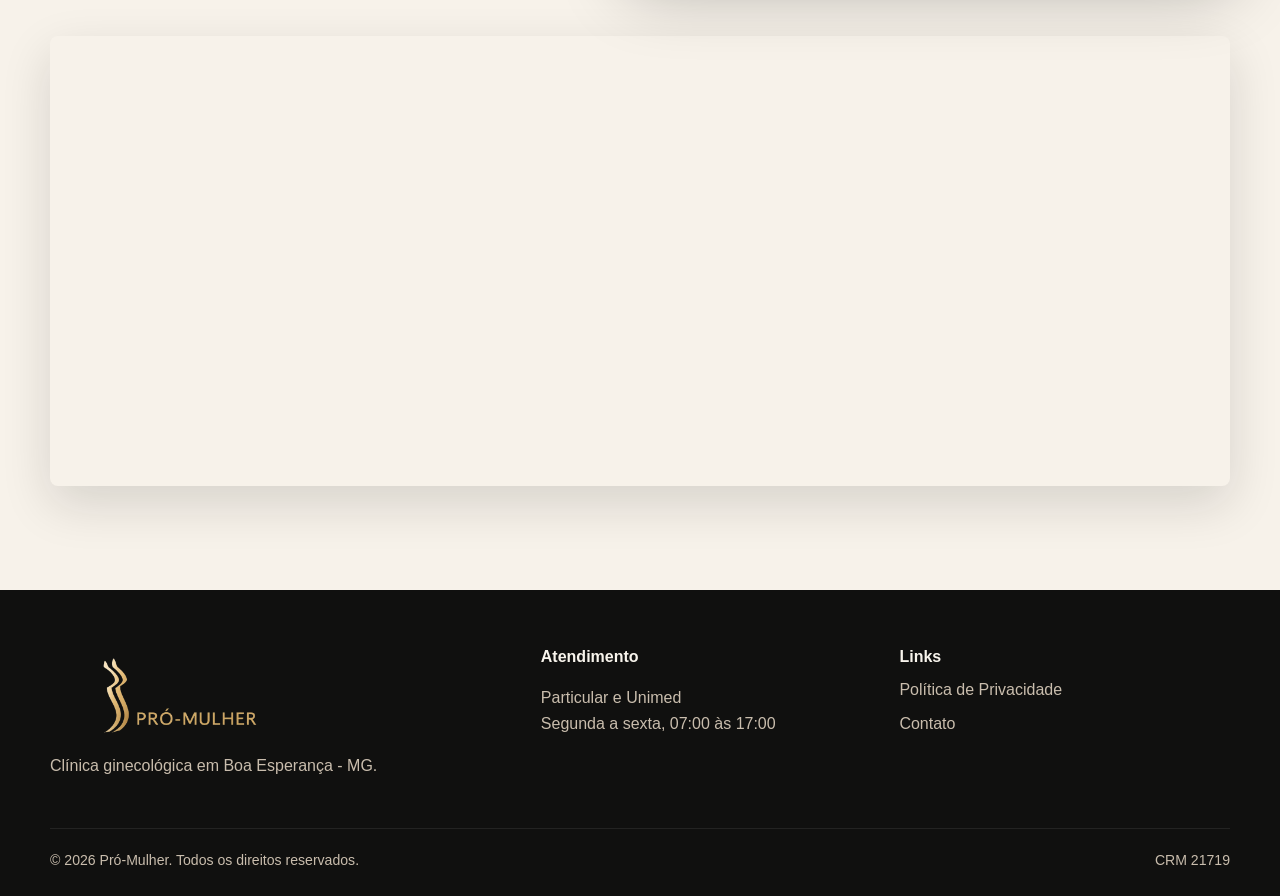
==== commit 86013e8c: "update" ====
--- a/index.html
+++ b/index.html
@@ -15,11 +15,11 @@
   <meta property="og:title" content="Pró-Mulher | Saúde feminina em Boa Esperança MG">
   <meta property="og:description" content="Atendimento ginecológico humanizado com foco em prevenção, diagnóstico e bem-estar da mulher.">
   <meta property="og:url" content="https://SEU-USUARIO.github.io/pro-mulher/">
-  <meta property="og:image" content="https://SEU-USUARIO.github.io/pro-mulher/assets/img/hero-placeholder.svg">
+  <!-- Imagem Open Graph futura: crie ./assets/img/og-pro-mulher.jpg com aproximadamente 1200x630px antes de adicionar og:image. -->
   <meta property="og:site_name" content="Pró-Mulher">
 
   <link rel="canonical" href="https://SEU-USUARIO.github.io/pro-mulher/">
-  <link rel="icon" href="./assets/icons/favicon.svg" type="image/svg+xml">
+  <!-- Favicon oficial pendente: adicione ./assets/icons/favicon.png e inclua o link rel="icon" correspondente. -->
   <link rel="preload" href="./css/style.css" as="style">
   <link rel="stylesheet" href="./css/style.css">
 
@@ -29,6 +29,7 @@
       "@type": "MedicalClinic",
       "name": "Pró-Mulher",
       "description": "Clínica ginecológica em Boa Esperança MG, com consultas ginecológicas, exames preventivos e ultrassonografias.",
+      "logo": "./assets/img/logo-pro-mulher.png",
       "medicalSpecialty": ["Gynecologic", "Obstetric", "Ultrasound"],
       "telephone": "+5535988412574",
       "email": "promulherbe@gmail.com",
@@ -56,13 +57,15 @@
 
   <header class="site-header" data-header>
     <div class="container header-inner">
-      <a class="brand" href="#home" aria-label="Pró-Mulher - Página inicial">
-        <span class="brand-mark" aria-hidden="true">PM</span>
-        <span>
-          <strong>Pró-Mulher</strong>
-          <small>Dra. Lélia Moreira Toledo</small>
-        </span>
-        <!-- Substitua o bloco acima pela logomarca oficial, se desejar. -->
+      <a class="site-logo" href="./index.html" aria-label="Página inicial da Pró-Mulher">
+        <img
+          src="./assets/img/logo-pro-mulher.png"
+          alt="Pró-Mulher"
+          width="2172"
+          height="724"
+          loading="eager"
+          decoding="async"
+        >
       </a>
 
       <button class="menu-toggle" type="button" aria-label="Abrir menu" aria-expanded="false" aria-controls="menu-principal" data-menu-toggle>
@@ -317,12 +320,15 @@
   <footer class="site-footer">
     <div class="container footer-grid">
       <div>
-        <a class="brand footer-brand" href="#home" aria-label="Pró-Mulher - Página inicial">
-          <span class="brand-mark" aria-hidden="true">PM</span>
-          <span>
-            <strong>Pró-Mulher</strong>
-            <small>Dra. Lélia Moreira Toledo</small>
-          </span>
+        <a class="site-logo footer-logo" href="./index.html" aria-label="Página inicial da Pró-Mulher">
+          <img
+            src="./assets/img/logo-pro-mulher.png"
+            alt="Pró-Mulher"
+            width="2172"
+            height="724"
+            loading="lazy"
+            decoding="async"
+          >
         </a>
         <p>Clínica ginecológica em Boa Esperança - MG.</p>
       </div>
--- a/css/style.css
+++ b/css/style.css
@@ -113,38 +113,25 @@
   gap: 24px;
 }
 
-.brand {
+.site-logo {
   display: inline-flex;
   align-items: center;
-  gap: 12px;
-  color: var(--text);
-}
-
-.brand-mark {
-  width: 44px;
-  height: 44px;
-  display: grid;
-  place-items: center;
-  border: 1px solid var(--gold);
-  border-radius: 50%;
-  color: var(--gold-strong);
-  font-family: Georgia, "Times New Roman", serif;
-  font-weight: 700;
-}
-
-.brand strong,
-.brand small {
+  flex: 0 1 auto;
+}
+
+.site-logo img {
   display: block;
-}
-
-.brand strong {
-  font-family: Georgia, "Times New Roman", serif;
-  font-size: 1.18rem;
-}
-
-.brand small {
-  color: var(--text-muted);
-  font-size: 0.78rem;
+  width: clamp(160px, 18vw, 232px);
+  height: auto;
+  object-fit: contain;
+}
+
+.footer-logo {
+  margin-bottom: 14px;
+}
+
+.footer-logo img {
+  width: clamp(178px, 20vw, 260px);
 }
 
 .main-nav {
@@ -954,12 +941,12 @@
     min-height: 70px;
   }
 
-  .brand small {
-    max-width: 168px;
-  }
-
   .main-nav {
     top: 70px;
+  }
+
+  .site-logo img {
+    width: clamp(136px, 44vw, 170px);
   }
 
   .section {
--- a/css/style.css
+++ b/css/style.css
@@ -113,38 +113,25 @@
   gap: 24px;
 }
 
-.brand {
+.site-logo {
   display: inline-flex;
   align-items: center;
-  gap: 12px;
-  color: var(--text);
-}
-
-.brand-mark {
-  width: 44px;
-  height: 44px;
-  display: grid;
-  place-items: center;
-  border: 1px solid var(--gold);
-  border-radius: 50%;
-  color: var(--gold-strong);
-  font-family: Georgia, "Times New Roman", serif;
-  font-weight: 700;
-}
-
-.brand strong,
-.brand small {
+  flex: 0 1 auto;
+}
+
+.site-logo img {
   display: block;
-}
-
-.brand strong {
-  font-family: Georgia, "Times New Roman", serif;
-  font-size: 1.18rem;
-}
-
-.brand small {
-  color: var(--text-muted);
-  font-size: 0.78rem;
+  width: clamp(160px, 18vw, 232px);
+  height: auto;
+  object-fit: contain;
+}
+
+.footer-logo {
+  margin-bottom: 14px;
+}
+
+.footer-logo img {
+  width: clamp(178px, 20vw, 260px);
 }
 
 .main-nav {
@@ -954,12 +941,12 @@
     min-height: 70px;
   }
 
-  .brand small {
-    max-width: 168px;
-  }
-
   .main-nav {
     top: 70px;
+  }
+
+  .site-logo img {
+    width: clamp(136px, 44vw, 170px);
   }
 
   .section {
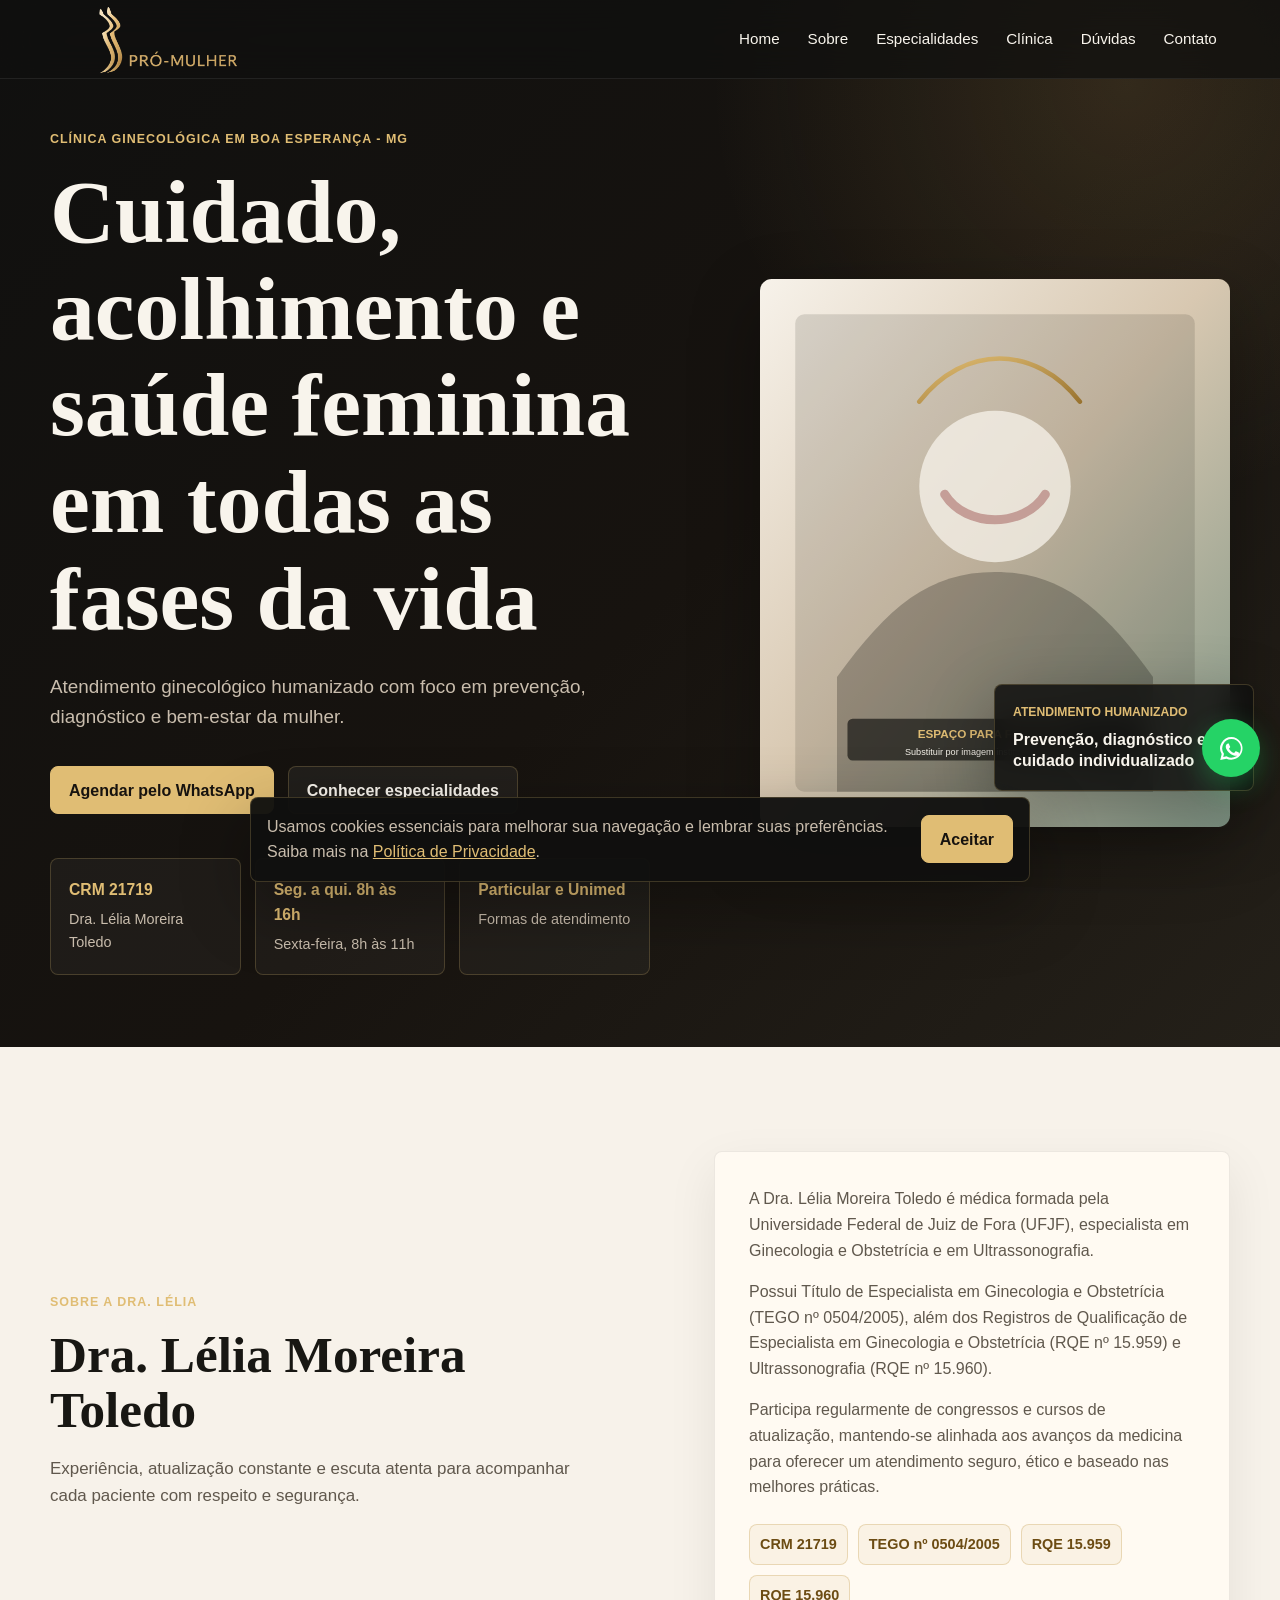
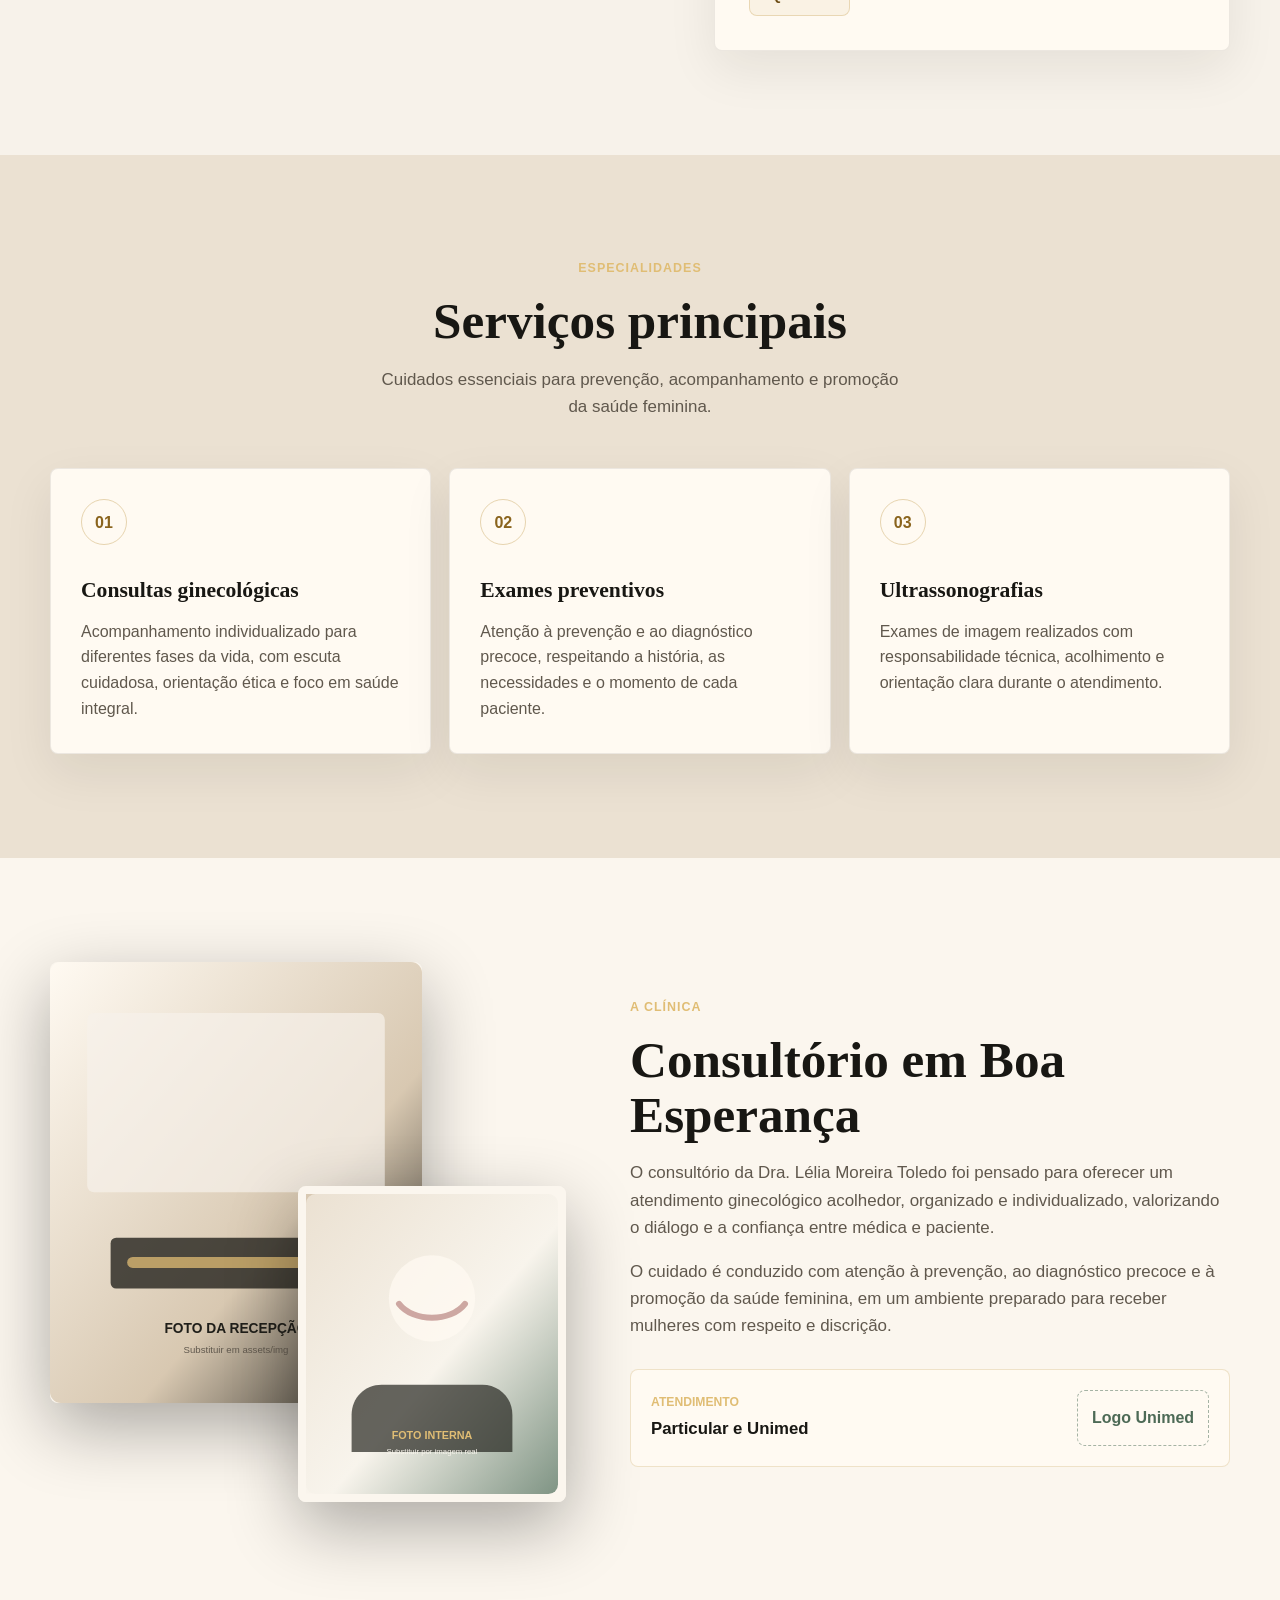
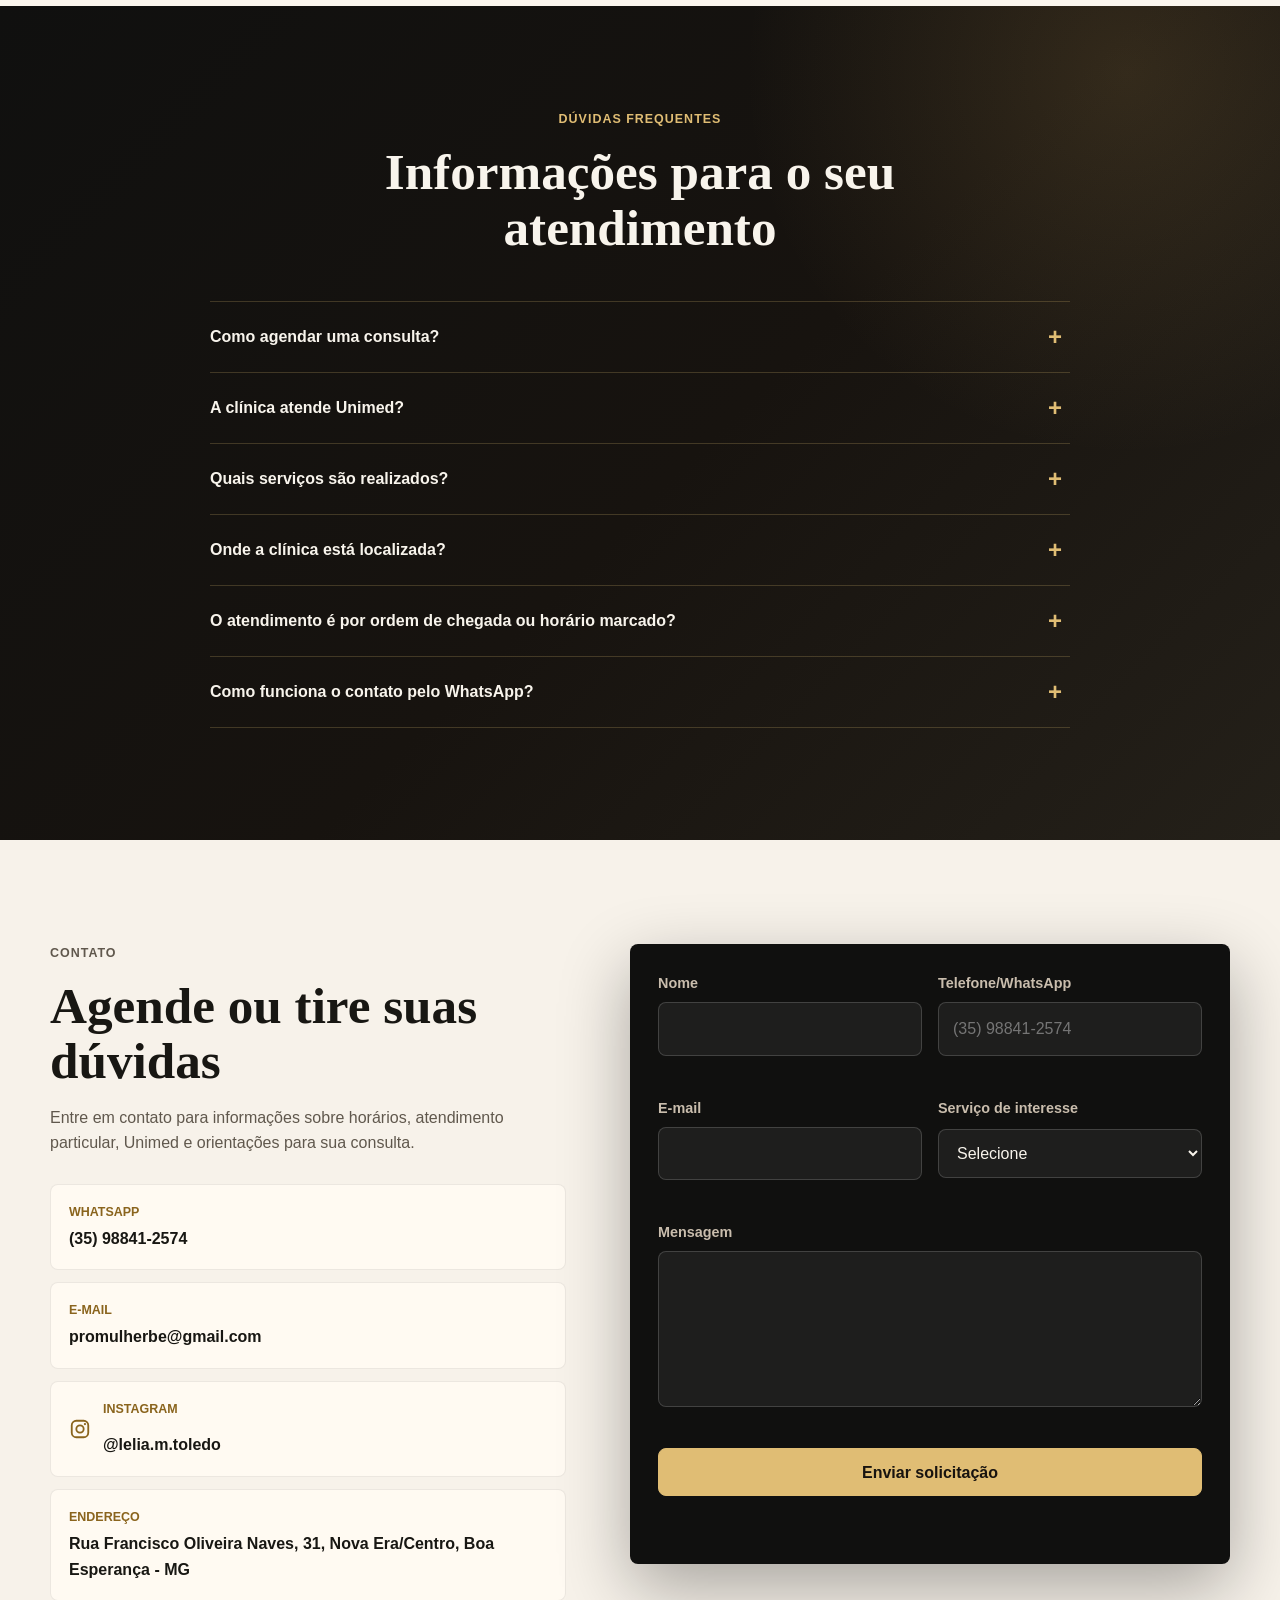
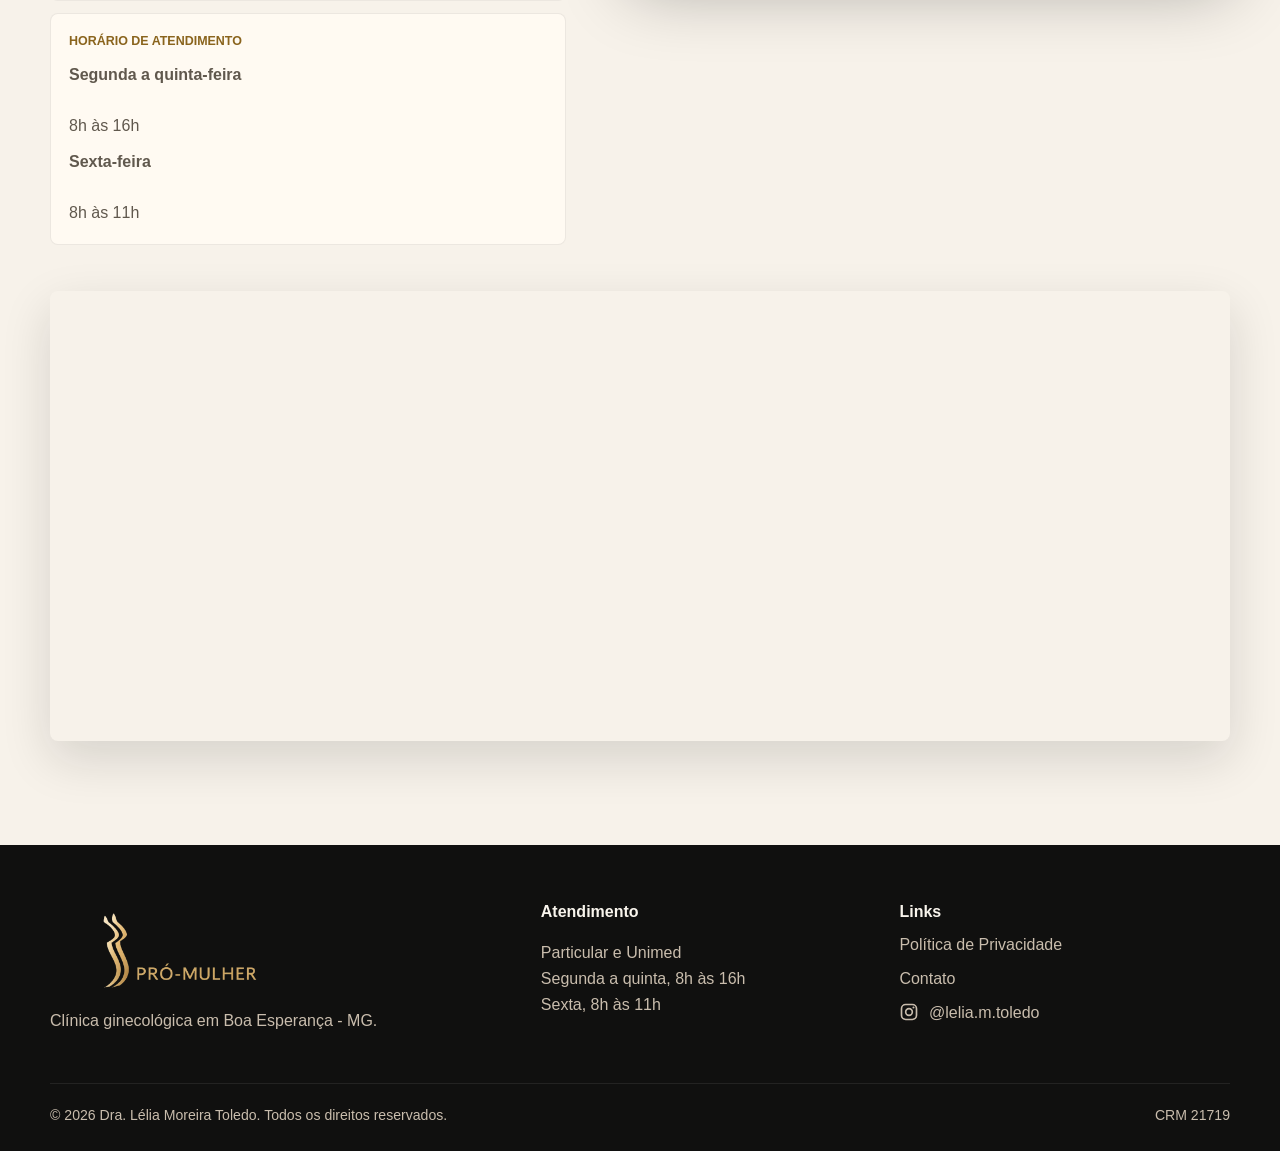
==== commit e45423c3: "update" ====
--- a/index.html
+++ b/index.html
@@ -3,23 +3,23 @@
 <head>
   <meta charset="UTF-8">
   <meta name="viewport" content="width=device-width, initial-scale=1.0">
-  <title>Pró-Mulher | Ginecologista em Boa Esperança MG</title>
-  <meta name="description" content="Clínica Pró-Mulher, da Dra. Lélia Moreira Toledo, em Boa Esperança MG. Consultas ginecológicas, exames preventivos e ultrassonografias.">
-  <meta name="keywords" content="Ginecologista em Boa Esperança MG, Clínica ginecológica em Boa Esperança MG, Pró-Mulher Boa Esperança, Dra. Lélia Moreira Toledo, Ultrassonografia em Boa Esperança MG, Exames preventivos Boa Esperança MG, Consulta ginecológica Boa Esperança MG">
-  <meta name="author" content="Pró-Mulher">
+  <title>Dra. Lélia Moreira Toledo | Ginecologista em Boa Esperança MG</title>
+  <meta name="description" content="Consultas ginecológicas, exames preventivos e ultrassonografias com a Dra. Lélia Moreira Toledo em Boa Esperança, Minas Gerais.">
+  <meta name="keywords" content="Ginecologista em Boa Esperança MG, Dra. Lélia Moreira Toledo, Ultrassonografia em Boa Esperança MG, Exames preventivos Boa Esperança MG, Consulta ginecológica Boa Esperança MG">
+  <meta name="author" content="Dra. Lélia Moreira Toledo">
   <meta name="robots" content="index, follow">
   <meta name="theme-color" content="#10100f">
 
   <meta property="og:type" content="website">
   <meta property="og:locale" content="pt_BR">
-  <meta property="og:title" content="Pró-Mulher | Saúde feminina em Boa Esperança MG">
-  <meta property="og:description" content="Atendimento ginecológico humanizado com foco em prevenção, diagnóstico e bem-estar da mulher.">
+  <meta property="og:title" content="Dra. Lélia Moreira Toledo | Ginecologista em Boa Esperança MG">
+  <meta property="og:description" content="Consultas ginecológicas, exames preventivos e ultrassonografias em Boa Esperança, Minas Gerais.">
   <meta property="og:url" content="https://SEU-USUARIO.github.io/pro-mulher/">
   <!-- Imagem Open Graph futura: crie ./assets/img/og-pro-mulher.jpg com aproximadamente 1200x630px antes de adicionar og:image. -->
-  <meta property="og:site_name" content="Pró-Mulher">
+  <meta property="og:site_name" content="Dra. Lélia Moreira Toledo">
 
   <link rel="canonical" href="https://SEU-USUARIO.github.io/pro-mulher/">
-  <!-- Favicon oficial pendente: adicione ./assets/icons/favicon.png e inclua o link rel="icon" correspondente. -->
+  <link rel="icon" type="image/svg+xml" href="./assets/icons/favicon-lm.svg">
   <link rel="preload" href="./css/style.css" as="style">
   <link rel="stylesheet" href="./css/style.css">
 
@@ -27,8 +27,8 @@
     {
       "@context": "https://schema.org",
       "@type": "MedicalClinic",
-      "name": "Pró-Mulher",
-      "description": "Clínica ginecológica em Boa Esperança MG, com consultas ginecológicas, exames preventivos e ultrassonografias.",
+      "name": "Consultório da Dra. Lélia Moreira Toledo",
+      "description": "Atendimento ginecológico em Boa Esperança MG, com consultas ginecológicas, exames preventivos e ultrassonografias.",
       "logo": "./assets/img/logo-pro-mulher.png",
       "medicalSpecialty": ["Gynecologic", "Obstetric", "Ultrasound"],
       "telephone": "+5535988412574",
@@ -40,7 +40,10 @@
         "addressRegion": "MG",
         "addressCountry": "BR"
       },
-      "openingHours": "Mo-Fr 07:00-17:00",
+      "openingHours": [
+        "Mo-Th 08:00-16:00",
+        "Fr 08:00-11:00"
+      ],
       "paymentAccepted": "Particular, Unimed",
       "employee": {
         "@type": "Physician",
@@ -57,12 +60,12 @@
 
   <header class="site-header" data-header>
     <div class="container header-inner">
-      <a class="site-logo" href="./index.html" aria-label="Página inicial da Pró-Mulher">
+      <a class="site-logo" href="./index.html" aria-label="Página inicial da Dra. Lélia Moreira Toledo">
         <img
           src="./assets/img/logo-pro-mulher.png"
-          alt="Pró-Mulher"
-          width="2172"
-          height="724"
+          alt="Identidade visual do consultório da Dra. Lélia Moreira Toledo"
+          width="866"
+          height="288"
           loading="eager"
           decoding="async"
         >
@@ -93,12 +96,12 @@
           <h1>Cuidado, acolhimento e saúde feminina em todas as fases da vida</h1>
           <p class="hero-lead">Atendimento ginecológico humanizado com foco em prevenção, diagnóstico e bem-estar da mulher.</p>
           <div class="hero-actions">
-            <a class="btn btn-primary" href="https://wa.me/5535988412574?text=Ol%C3%A1,%20gostaria%20de%20agendar%20um%20atendimento%20na%20Pr%C3%B3-Mulher." target="_blank" rel="noopener">Agendar pelo WhatsApp</a>
+            <a class="btn btn-primary" href="https://wa.me/5535988412574?text=Ol%C3%A1%2C%20gostaria%20de%20solicitar%20informa%C3%A7%C3%B5es%20e%20agendar%20um%20atendimento%20com%20a%20Dra.%20L%C3%A9lia%20Moreira%20Toledo." target="_blank" rel="noopener noreferrer">Agendar pelo WhatsApp</a>
             <a class="btn btn-secondary" href="#especialidades">Conhecer especialidades</a>
           </div>
           <ul class="trust-list" aria-label="Informações rápidas da clínica">
             <li><strong>CRM 21719</strong><span>Dra. Lélia Moreira Toledo</span></li>
-            <li><strong>07:00 às 17:00</strong><span>Horário de funcionamento</span></li>
+            <li><strong>Seg. a qui. 8h às 16h</strong><span>Sexta-feira, 8h às 11h</span></li>
             <li><strong>Particular e Unimed</strong><span>Formas de atendimento</span></li>
           </ul>
         </div>
@@ -116,7 +119,7 @@
     <section class="section" id="sobre">
       <div class="container split">
         <div class="section-heading reveal">
-          <p class="eyebrow">Sobre a médica</p>
+          <p class="eyebrow">Sobre a Dra. Lélia</p>
           <h2>Dra. Lélia Moreira Toledo</h2>
           <p>Experiência, atualização constante e escuta atenta para acompanhar cada paciente com respeito e segurança.</p>
         </div>
@@ -166,15 +169,15 @@
     <section class="section clinic-section" id="clinica">
       <div class="container clinic-grid">
         <div class="clinic-gallery reveal" aria-label="Espaços para fotos reais da clínica">
-          <img src="./assets/img/clinic-placeholder-1.svg" alt="Espaço reservado para foto da recepção da Pró-Mulher" width="540" height="640">
-          <img src="./assets/img/clinic-placeholder-2.svg" alt="Espaço reservado para foto de ambiente interno da Pró-Mulher" width="420" height="500">
+          <img src="./assets/img/clinic-placeholder-1.svg" alt="Espaço reservado para foto da recepção do consultório" width="540" height="640">
+          <img src="./assets/img/clinic-placeholder-2.svg" alt="Espaço reservado para foto de ambiente interno do consultório" width="420" height="500">
           <!-- Substitua estes placeholders por fotos reais da clínica em assets/img. -->
         </div>
 
         <div class="clinic-copy reveal">
           <p class="eyebrow">A clínica</p>
-          <h2>Pró-Mulher em Boa Esperança</h2>
-          <p>A Pró-Mulher foi pensada para oferecer um atendimento ginecológico acolhedor, organizado e individualizado, valorizando o diálogo e a confiança entre médica e paciente.</p>
+          <h2>Consultório em Boa Esperança</h2>
+          <p>O consultório da Dra. Lélia Moreira Toledo foi pensado para oferecer um atendimento ginecológico acolhedor, organizado e individualizado, valorizando o diálogo e a confiança entre médica e paciente.</p>
           <p>O cuidado é conduzido com atenção à prevenção, ao diagnóstico precoce e à promoção da saúde feminina, em um ambiente preparado para receber mulheres com respeito e discrição.</p>
           <div class="insurance-box">
             <div>
@@ -207,7 +210,7 @@
           <div class="faq-item">
             <button type="button" aria-expanded="false">A clínica atende Unimed?</button>
             <div class="faq-answer">
-              <p>Sim. A Pró-Mulher realiza atendimentos particulares e também pela Unimed.</p>
+              <p>Sim. O atendimento com a Dra. Lélia Moreira Toledo pode ser realizado de forma particular e também pela Unimed.</p>
             </div>
           </div>
           <div class="faq-item">
@@ -246,7 +249,7 @@
           <p>Entre em contato para informações sobre horários, atendimento particular, Unimed e orientações para sua consulta.</p>
 
           <address class="contact-list">
-            <a href="https://wa.me/5535988412574?text=Ol%C3%A1,%20gostaria%20de%20agendar%20um%20atendimento%20na%20Pr%C3%B3-Mulher." target="_blank" rel="noopener">
+            <a href="https://wa.me/5535988412574?text=Ol%C3%A1%2C%20gostaria%20de%20solicitar%20informa%C3%A7%C3%B5es%20e%20agendar%20um%20atendimento%20com%20a%20Dra.%20L%C3%A9lia%20Moreira%20Toledo." target="_blank" rel="noopener noreferrer">
               <span>WhatsApp</span>
               <strong>(35) 98841-2574</strong>
             </a>
@@ -254,20 +257,34 @@
               <span>E-mail</span>
               <strong>promulherbe@gmail.com</strong>
             </a>
+            <a class="social-link" href="https://www.instagram.com/lelia.m.toledo?utm_source=ig_web_button_share_sheet&igsh=ZDNlZDc0MzIxNw==" target="_blank" rel="noopener noreferrer" aria-label="Instagram da Dra. Lélia Moreira Toledo">
+              <svg aria-hidden="true" focusable="false" width="22" height="22">
+                <use href="./assets/icons/instagram.svg#instagram-icon"></use>
+              </svg>
+              <span>Instagram</span>
+              <strong>@lelia.m.toledo</strong>
+            </a>
             <div>
               <span>Endereço</span>
               <strong>Rua Francisco Oliveira Naves, 31, Nova Era/Centro, Boa Esperança - MG</strong>
             </div>
-            <div>
-              <span>Funcionamento</span>
-              <strong>07:00 às 17:00</strong>
+            <div class="contact-hours">
+              <span>Horário de atendimento</span>
+              <p>
+                <strong>Segunda a quinta-feira</strong><br>
+                8h às 16h
+              </p>
+              <p>
+                <strong>Sexta-feira</strong><br>
+                8h às 11h
+              </p>
             </div>
           </address>
         </div>
 
         <form class="contact-form reveal" action="https://formsubmit.co/promulherbe@gmail.com" method="POST" data-contact-form novalidate>
           <!-- FormSubmit: no primeiro envio, confirme o endereço promulherbe@gmail.com pelo e-mail recebido. -->
-          <input type="hidden" name="_subject" value="Novo contato pelo site Pró-Mulher">
+          <input type="hidden" name="_subject" value="Novo contato pelo site da Dra. Lélia Moreira Toledo">
           <input type="hidden" name="_captcha" value="false">
           <input type="hidden" name="_template" value="table">
 
@@ -311,8 +328,8 @@
         </form>
       </div>
 
-      <div class="container map-wrap reveal" aria-label="Mapa de localização da Pró-Mulher">
-        <iframe title="Mapa da Pró-Mulher em Boa Esperança MG" src="https://www.google.com/maps/embed?pb=!1m18!1m12!1m3!1d3722.4504643889873!2d-45.56233662474165!3d-21.094599780571254!2m3!1f0!2f0!3f0!3m2!1i1024!2i768!4f13.1!3m3!1m2!1s0x94b5742d91cff375%3A0xe74edf2a19c9eb99!2sClinicor!5e0!3m2!1spt-BR!2sbr!4v1783603607591!5m2!1spt-BR!2sbr" width="600" height="450" style="border:0;" allowfullscreen="" loading="lazy" referrerpolicy="strict-origin-when-cross-origin"></iframe>
+      <div class="container map-wrap reveal" aria-label="Mapa de localização do consultório da Dra. Lélia Moreira Toledo">
+        <iframe src="https://www.google.com/maps/embed?pb=!1m18!1m12!1m3!1d3722.450930673697!2d-45.56236202395301!3d-21.094581175629514!2m3!1f0!2f0!3f0!3m2!1i1024!2i768!4f13.1!3m3!1m2!1s0x94b5759405f43bd7%3A0x2db23350d537d465!2sPr%C3%B3%20Mulher!5e0!3m2!1spt-BR!2sbr!4v1783698846942!5m2!1spt-BR!2sbr" width="600" height="450" style="border: 0;" allowfullscreen="" loading="lazy" referrerpolicy="strict-origin-when-cross-origin" title="Localização do consultório da Dra. Lélia Moreira Toledo"></iframe>
       </div>
     </section>
   </main>
@@ -320,12 +337,12 @@
   <footer class="site-footer">
     <div class="container footer-grid">
       <div>
-        <a class="site-logo footer-logo" href="./index.html" aria-label="Página inicial da Pró-Mulher">
+        <a class="site-logo footer-logo" href="./index.html" aria-label="Página inicial da Dra. Lélia Moreira Toledo">
           <img
             src="./assets/img/logo-pro-mulher.png"
-            alt="Pró-Mulher"
-            width="2172"
-            height="724"
+            alt="Identidade visual do consultório da Dra. Lélia Moreira Toledo"
+            width="866"
+            height="288"
             loading="lazy"
             decoding="async"
           >
@@ -334,22 +351,30 @@
       </div>
       <div>
         <strong>Atendimento</strong>
-        <p>Particular e Unimed<br>Segunda a sexta, 07:00 às 17:00</p>
+        <p>Particular e Unimed<br>Segunda a quinta, 8h às 16h<br>Sexta, 8h às 11h</p>
       </div>
       <div>
         <strong>Links</strong>
         <a href="./pages/politica-privacidade.html">Política de Privacidade</a>
         <a href="#contato">Contato</a>
+        <a class="social-link footer-social" href="https://www.instagram.com/lelia.m.toledo?utm_source=ig_web_button_share_sheet&igsh=ZDNlZDc0MzIxNw==" target="_blank" rel="noopener noreferrer" aria-label="Instagram da Dra. Lélia Moreira Toledo">
+          <svg aria-hidden="true" focusable="false" width="20" height="20">
+            <use href="./assets/icons/instagram.svg#instagram-icon"></use>
+          </svg>
+          <span>@lelia.m.toledo</span>
+        </a>
       </div>
     </div>
     <div class="container footer-bottom">
-      <span>© <span data-year></span> Pró-Mulher. Todos os direitos reservados.</span>
+      <span>© <span data-year></span> Dra. Lélia Moreira Toledo. Todos os direitos reservados.</span>
       <span>CRM 21719</span>
     </div>
   </footer>
 
-  <a class="whatsapp-float" href="https://wa.me/5535988412574?text=Ol%C3%A1,%20gostaria%20de%20agendar%20um%20atendimento%20na%20Pr%C3%B3-Mulher." target="_blank" rel="noopener" aria-label="Agendar atendimento pelo WhatsApp">
-    <span aria-hidden="true">W</span>
+  <a class="whatsapp-float" href="https://wa.me/5535988412574?text=Ol%C3%A1%2C%20gostaria%20de%20solicitar%20informa%C3%A7%C3%B5es%20e%20agendar%20um%20atendimento%20com%20a%20Dra.%20L%C3%A9lia%20Moreira%20Toledo." target="_blank" rel="noopener noreferrer" aria-label="Agendar atendimento pelo WhatsApp com a Dra. Lélia Moreira Toledo" title="Agendar pelo WhatsApp">
+    <svg aria-hidden="true" focusable="false" width="29" height="29">
+      <use href="./assets/icons/whatsapp.svg#whatsapp-icon"></use>
+    </svg>
   </a>
 
   <div class="cookie-banner" data-cookie-banner role="dialog" aria-label="Aviso de cookies">
--- a/css/style.css
+++ b/css/style.css
@@ -106,6 +106,10 @@
 }
 
 .header-inner {
+  width: 100%;
+  max-width: none;
+  margin: 0;
+  padding-inline: clamp(20px, 4vw, 72px);
   min-height: 78px;
   display: flex;
   align-items: center;
@@ -636,6 +640,51 @@
   overflow-wrap: anywhere;
 }
 
+.contact-hours p {
+  margin: 10px 0 0;
+}
+
+.social-link {
+  display: inline-flex;
+  align-items: center;
+  gap: 0.6rem;
+  color: inherit;
+  text-decoration: none;
+  transition: color 160ms ease;
+}
+
+.social-link:hover {
+  color: var(--gold-strong);
+}
+
+.social-link:focus-visible {
+  outline: 2px solid currentColor;
+  outline-offset: 4px;
+}
+
+.social-link svg {
+  width: 22px;
+  height: 22px;
+  flex: 0 0 auto;
+}
+
+.contact-list .social-link {
+  display: grid;
+  grid-template-columns: auto minmax(0, 1fr);
+  column-gap: 12px;
+}
+
+.contact-list .social-link svg {
+  grid-row: 1 / 3;
+  align-self: center;
+  color: #8a641d;
+}
+
+.contact-list .social-link span,
+.contact-list .social-link strong {
+  min-width: 0;
+}
+
 .contact-form {
   display: grid;
   grid-template-columns: repeat(2, minmax(0, 1fr));
@@ -712,7 +761,7 @@
 
 .map-wrap iframe {
   width: 100%;
-  min-height: 420px;
+  min-height: 450px;
 }
 
 .site-footer {
@@ -735,6 +784,15 @@
 .footer-grid a {
   display: block;
   margin-top: 8px;
+}
+
+.footer-grid a.social-link {
+  display: inline-flex;
+}
+
+.footer-social svg {
+  width: 20px;
+  height: 20px;
 }
 
 .footer-bottom {
@@ -750,22 +808,42 @@
 
 .whatsapp-float {
   position: fixed;
-  right: 20px;
-  bottom: 22px;
-  z-index: 80;
+  right: calc(20px + env(safe-area-inset-right));
+  bottom: calc(20px + env(safe-area-inset-bottom));
+  z-index: 9999;
   width: 58px;
   height: 58px;
-  display: grid;
-  place-items: center;
+  display: inline-flex;
+  align-items: center;
+  justify-content: center;
   border-radius: 50%;
-  background: #1fae5b;
+  background: #25d366;
   color: #fff;
-  box-shadow: 0 14px 35px rgba(31, 174, 91, 0.34);
+  text-decoration: none;
+  box-shadow: 0 10px 28px rgba(37, 211, 102, 0.32);
   font-weight: 900;
+  line-height: 1;
+  overflow: visible;
+  transition: transform 200ms ease, box-shadow 200ms ease, background-color 200ms ease;
 }
 
 .whatsapp-float:hover {
-  transform: translateY(-2px);
+  transform: translateY(-3px) scale(1.04);
+  background: #20bd5a;
+  box-shadow: 0 14px 32px rgba(37, 211, 102, 0.42);
+}
+
+body.cookies-visible .whatsapp-float {
+  bottom: calc(var(--cookie-banner-offset, 96px) + 20px + env(safe-area-inset-bottom));
+}
+
+.whatsapp-float svg,
+.whatsapp-float img {
+  width: 29px;
+  height: 29px;
+  display: block;
+  flex-shrink: 0;
+  object-fit: contain;
 }
 
 .cookie-banner {
@@ -848,6 +926,11 @@
   .reveal {
     opacity: 1;
     transform: none;
+  }
+
+  .whatsapp-float,
+  .social-link {
+    transition: none;
   }
 }
 
@@ -939,6 +1022,7 @@
 
   .header-inner {
     min-height: 70px;
+    padding-inline: 18px;
   }
 
   .main-nav {
@@ -1012,9 +1096,19 @@
   }
 
   .whatsapp-float {
-    right: 14px;
-    bottom: 14px;
+    right: calc(16px + env(safe-area-inset-right));
+    bottom: calc(16px + env(safe-area-inset-bottom));
     width: 54px;
     height: 54px;
   }
-}
+
+  body.cookies-visible .whatsapp-float {
+    bottom: calc(var(--cookie-banner-offset, 116px) + 16px + env(safe-area-inset-bottom));
+  }
+
+  .whatsapp-float svg,
+  .whatsapp-float img {
+    width: 27px;
+    height: 27px;
+  }
+}
--- a/css/style.css
+++ b/css/style.css
@@ -106,6 +106,10 @@
 }
 
 .header-inner {
+  width: 100%;
+  max-width: none;
+  margin: 0;
+  padding-inline: clamp(20px, 4vw, 72px);
   min-height: 78px;
   display: flex;
   align-items: center;
@@ -636,6 +640,51 @@
   overflow-wrap: anywhere;
 }
 
+.contact-hours p {
+  margin: 10px 0 0;
+}
+
+.social-link {
+  display: inline-flex;
+  align-items: center;
+  gap: 0.6rem;
+  color: inherit;
+  text-decoration: none;
+  transition: color 160ms ease;
+}
+
+.social-link:hover {
+  color: var(--gold-strong);
+}
+
+.social-link:focus-visible {
+  outline: 2px solid currentColor;
+  outline-offset: 4px;
+}
+
+.social-link svg {
+  width: 22px;
+  height: 22px;
+  flex: 0 0 auto;
+}
+
+.contact-list .social-link {
+  display: grid;
+  grid-template-columns: auto minmax(0, 1fr);
+  column-gap: 12px;
+}
+
+.contact-list .social-link svg {
+  grid-row: 1 / 3;
+  align-self: center;
+  color: #8a641d;
+}
+
+.contact-list .social-link span,
+.contact-list .social-link strong {
+  min-width: 0;
+}
+
 .contact-form {
   display: grid;
   grid-template-columns: repeat(2, minmax(0, 1fr));
@@ -712,7 +761,7 @@
 
 .map-wrap iframe {
   width: 100%;
-  min-height: 420px;
+  min-height: 450px;
 }
 
 .site-footer {
@@ -735,6 +784,15 @@
 .footer-grid a {
   display: block;
   margin-top: 8px;
+}
+
+.footer-grid a.social-link {
+  display: inline-flex;
+}
+
+.footer-social svg {
+  width: 20px;
+  height: 20px;
 }
 
 .footer-bottom {
@@ -750,22 +808,42 @@
 
 .whatsapp-float {
   position: fixed;
-  right: 20px;
-  bottom: 22px;
-  z-index: 80;
+  right: calc(20px + env(safe-area-inset-right));
+  bottom: calc(20px + env(safe-area-inset-bottom));
+  z-index: 9999;
   width: 58px;
   height: 58px;
-  display: grid;
-  place-items: center;
+  display: inline-flex;
+  align-items: center;
+  justify-content: center;
   border-radius: 50%;
-  background: #1fae5b;
+  background: #25d366;
   color: #fff;
-  box-shadow: 0 14px 35px rgba(31, 174, 91, 0.34);
+  text-decoration: none;
+  box-shadow: 0 10px 28px rgba(37, 211, 102, 0.32);
   font-weight: 900;
+  line-height: 1;
+  overflow: visible;
+  transition: transform 200ms ease, box-shadow 200ms ease, background-color 200ms ease;
 }
 
 .whatsapp-float:hover {
-  transform: translateY(-2px);
+  transform: translateY(-3px) scale(1.04);
+  background: #20bd5a;
+  box-shadow: 0 14px 32px rgba(37, 211, 102, 0.42);
+}
+
+body.cookies-visible .whatsapp-float {
+  bottom: calc(var(--cookie-banner-offset, 96px) + 20px + env(safe-area-inset-bottom));
+}
+
+.whatsapp-float svg,
+.whatsapp-float img {
+  width: 29px;
+  height: 29px;
+  display: block;
+  flex-shrink: 0;
+  object-fit: contain;
 }
 
 .cookie-banner {
@@ -848,6 +926,11 @@
   .reveal {
     opacity: 1;
     transform: none;
+  }
+
+  .whatsapp-float,
+  .social-link {
+    transition: none;
   }
 }
 
@@ -939,6 +1022,7 @@
 
   .header-inner {
     min-height: 70px;
+    padding-inline: 18px;
   }
 
   .main-nav {
@@ -1012,9 +1096,19 @@
   }
 
   .whatsapp-float {
-    right: 14px;
-    bottom: 14px;
+    right: calc(16px + env(safe-area-inset-right));
+    bottom: calc(16px + env(safe-area-inset-bottom));
     width: 54px;
     height: 54px;
   }
-}
+
+  body.cookies-visible .whatsapp-float {
+    bottom: calc(var(--cookie-banner-offset, 116px) + 16px + env(safe-area-inset-bottom));
+  }
+
+  .whatsapp-float svg,
+  .whatsapp-float img {
+    width: 27px;
+    height: 27px;
+  }
+}
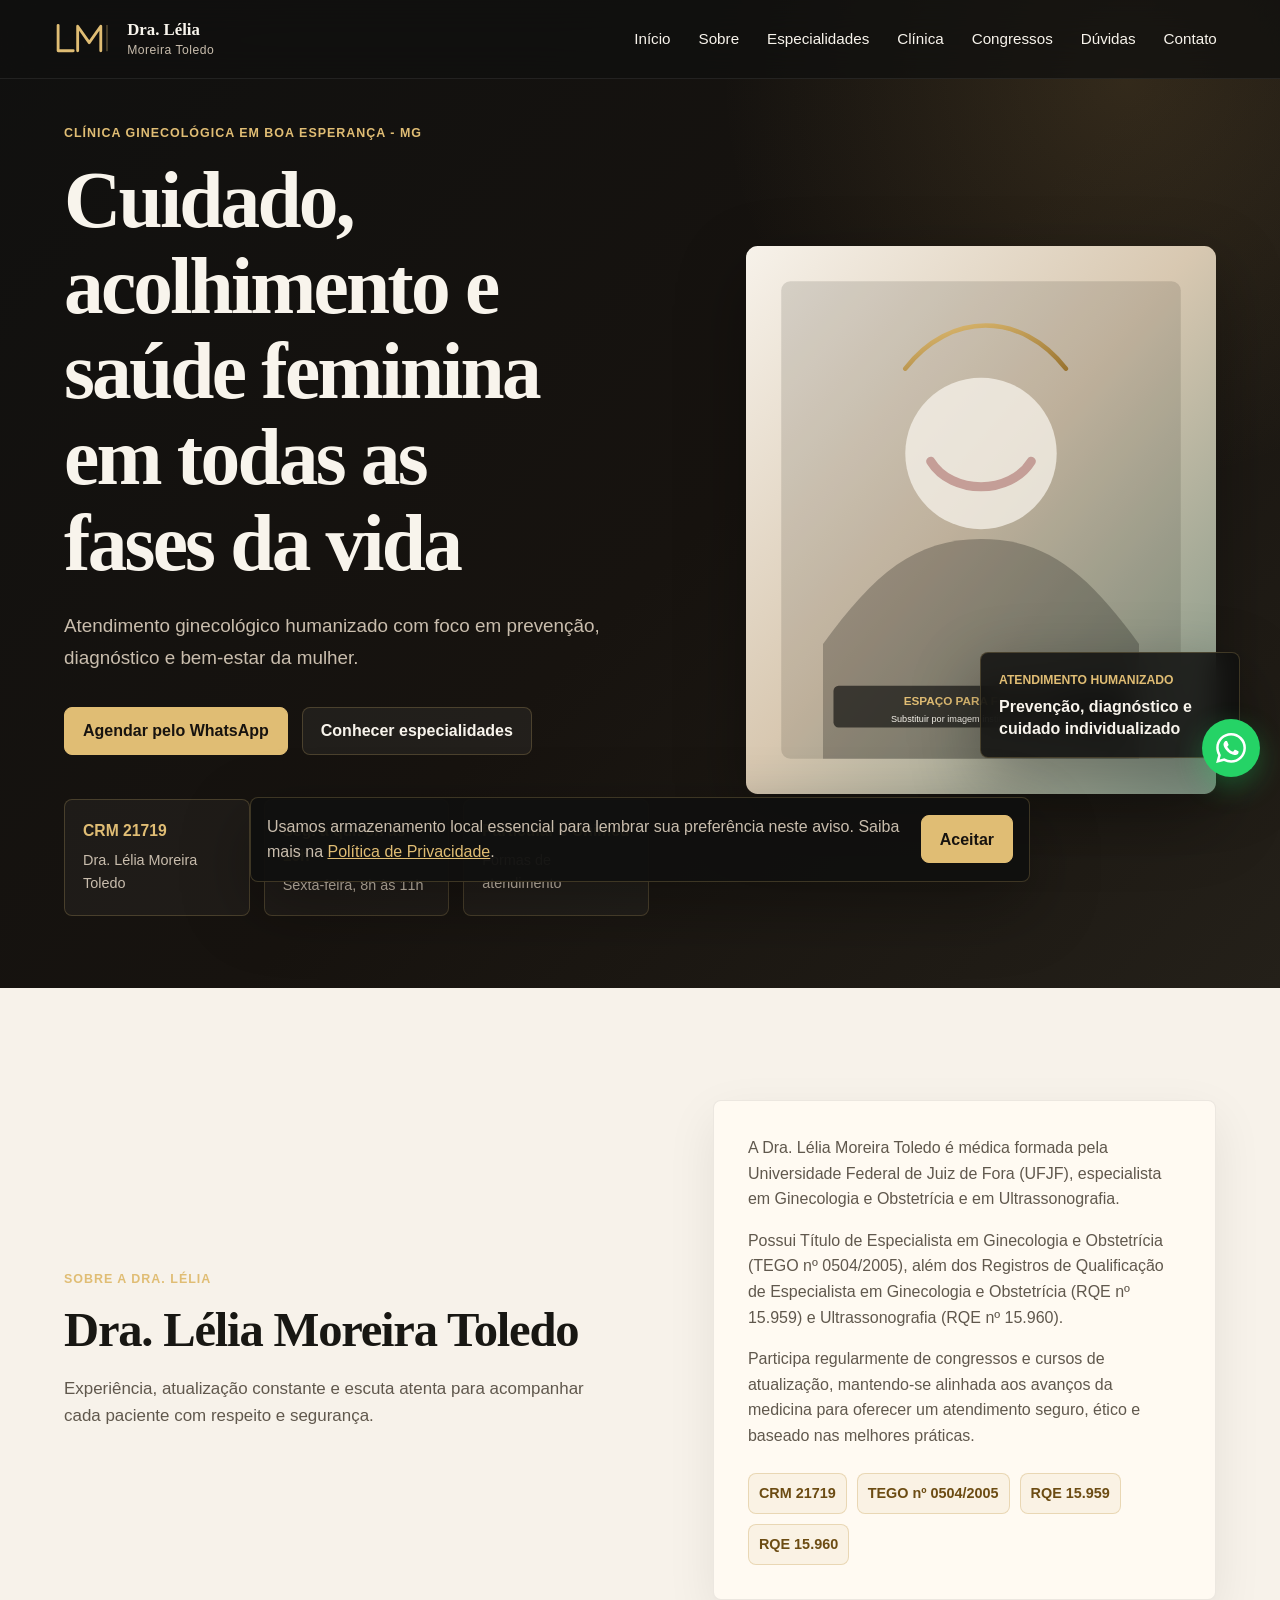
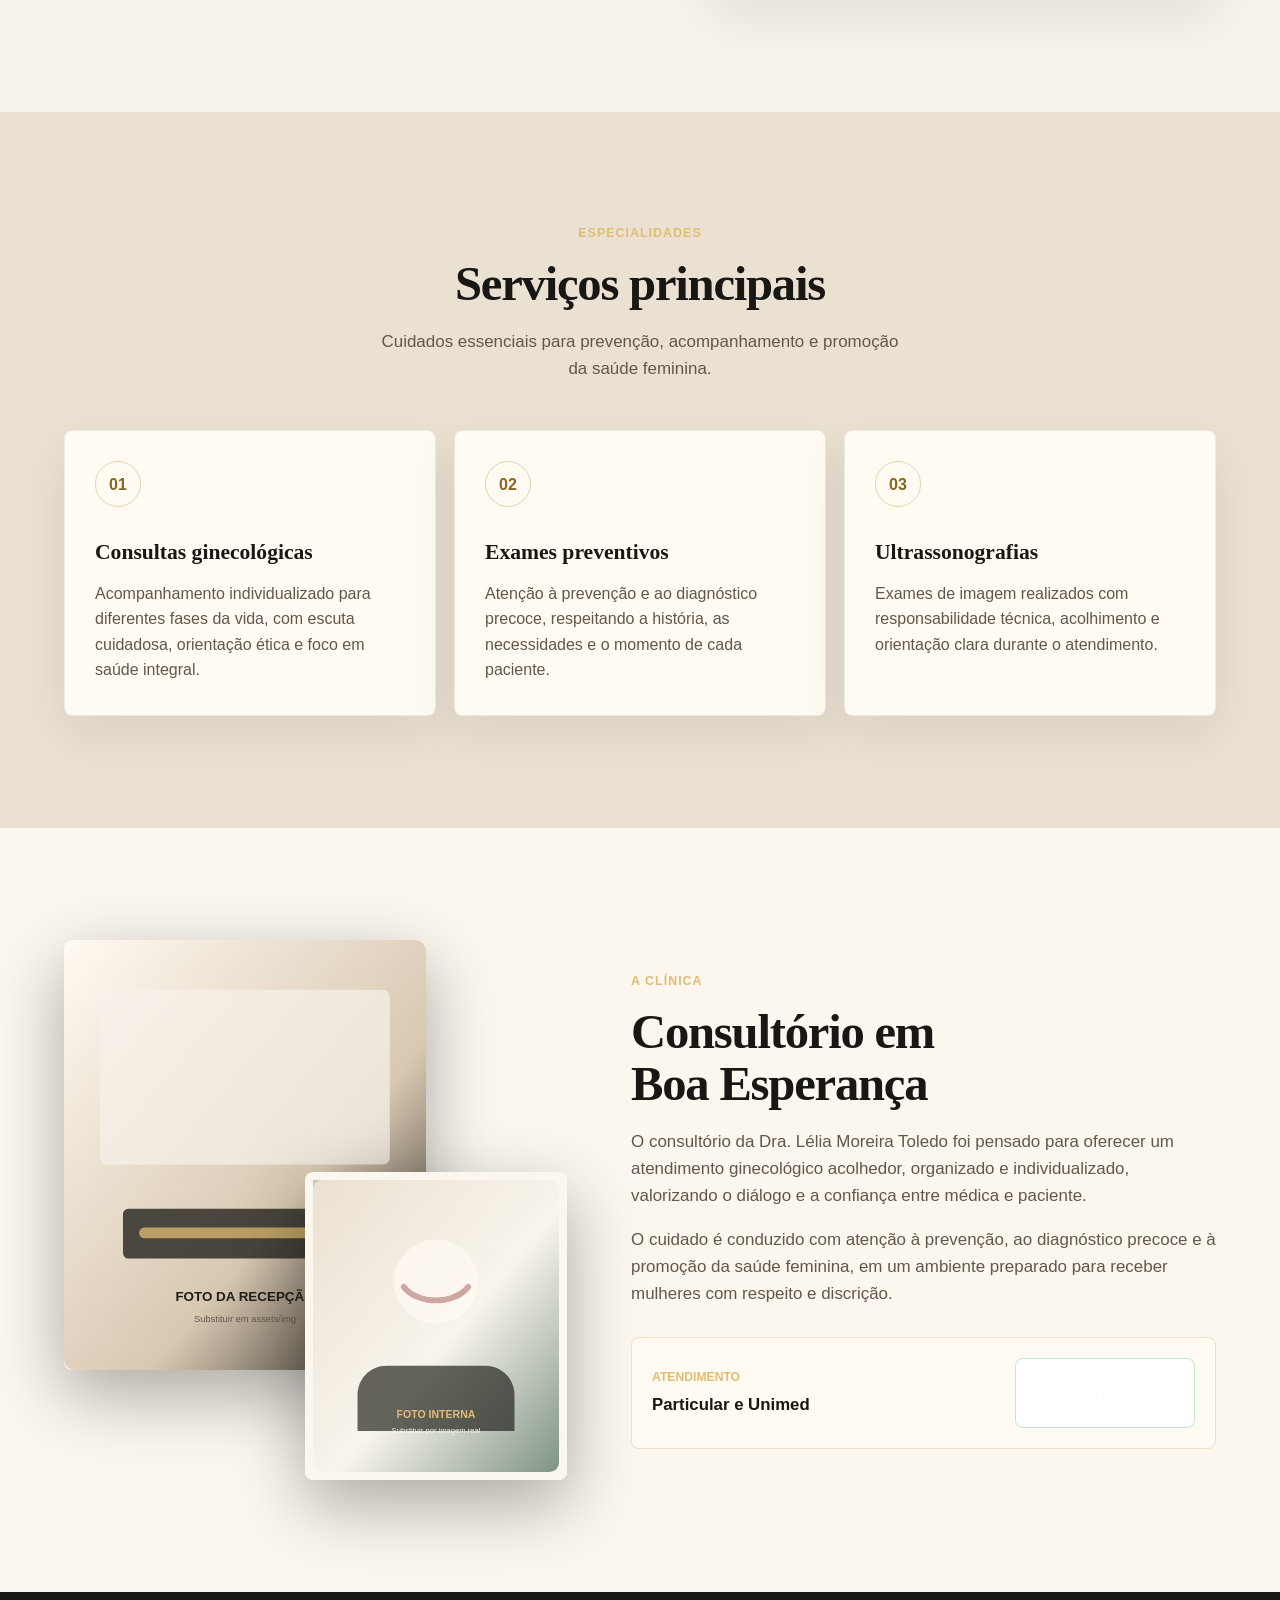
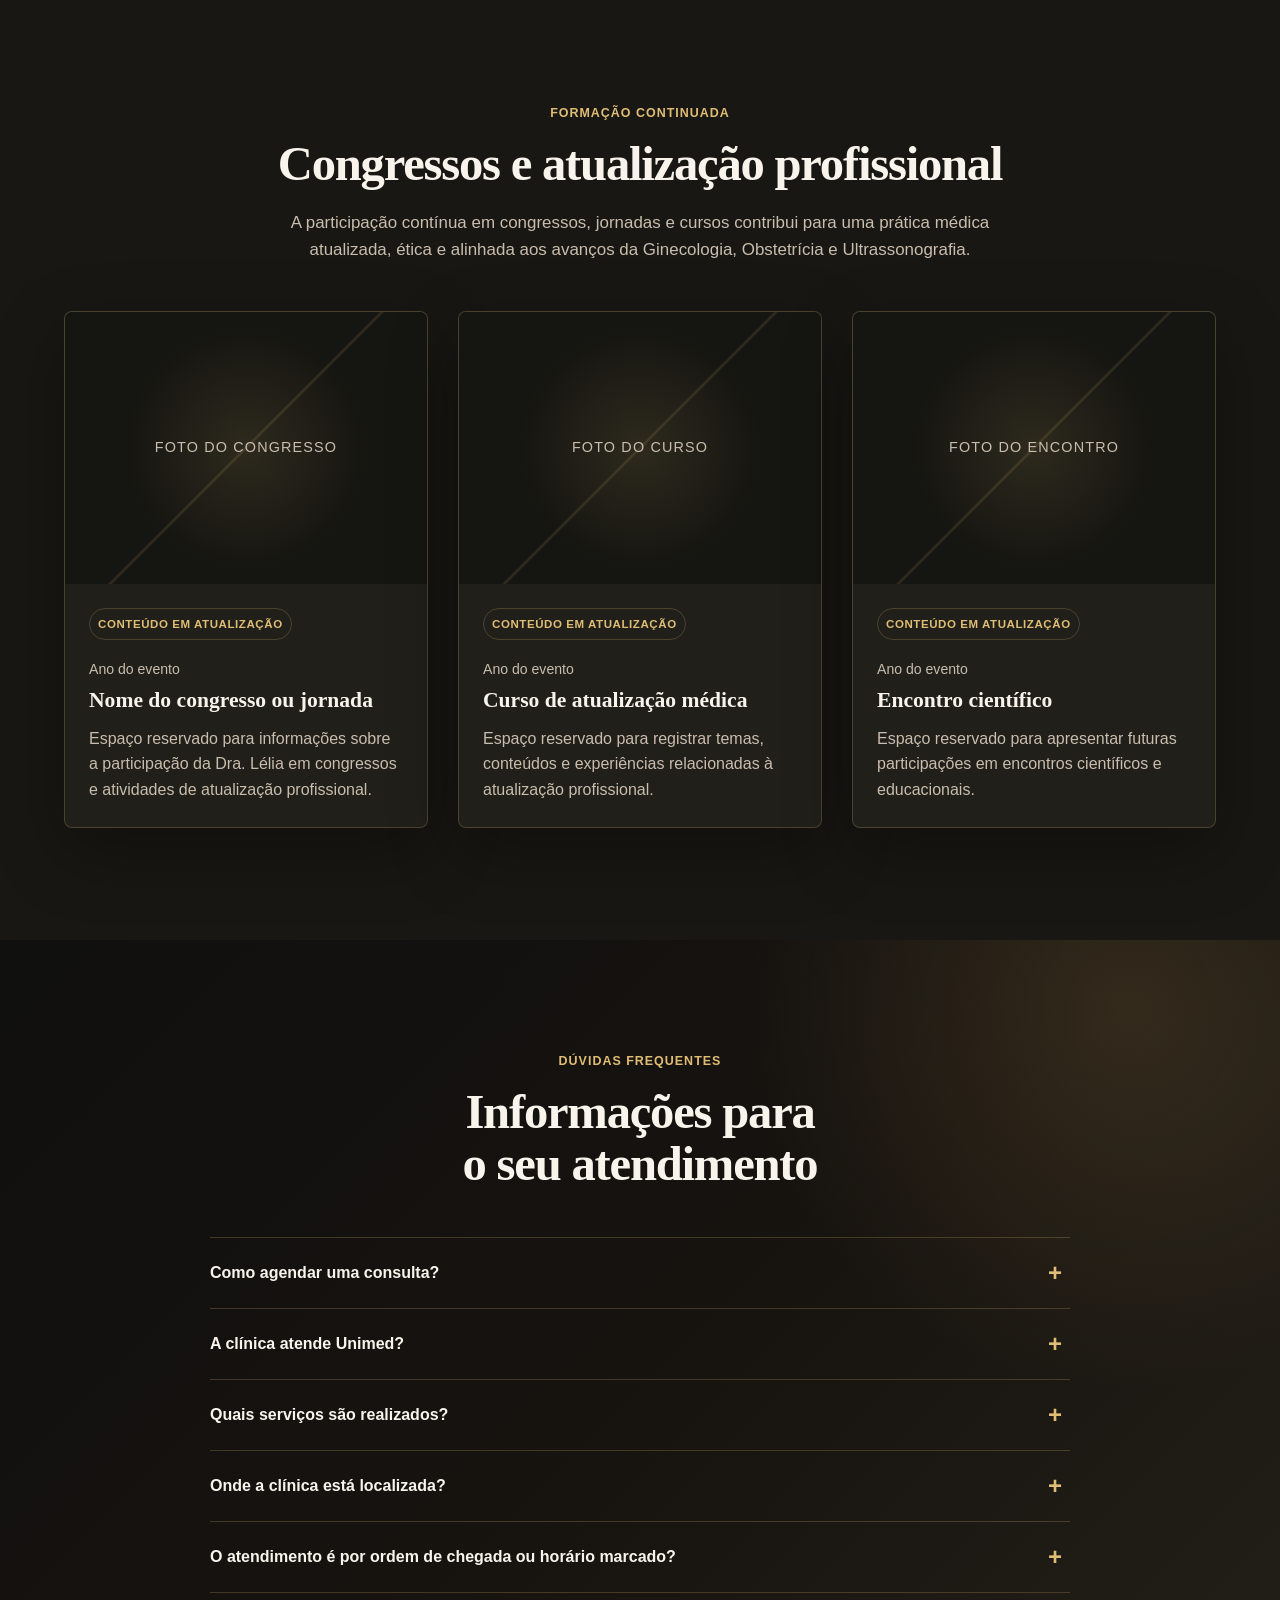
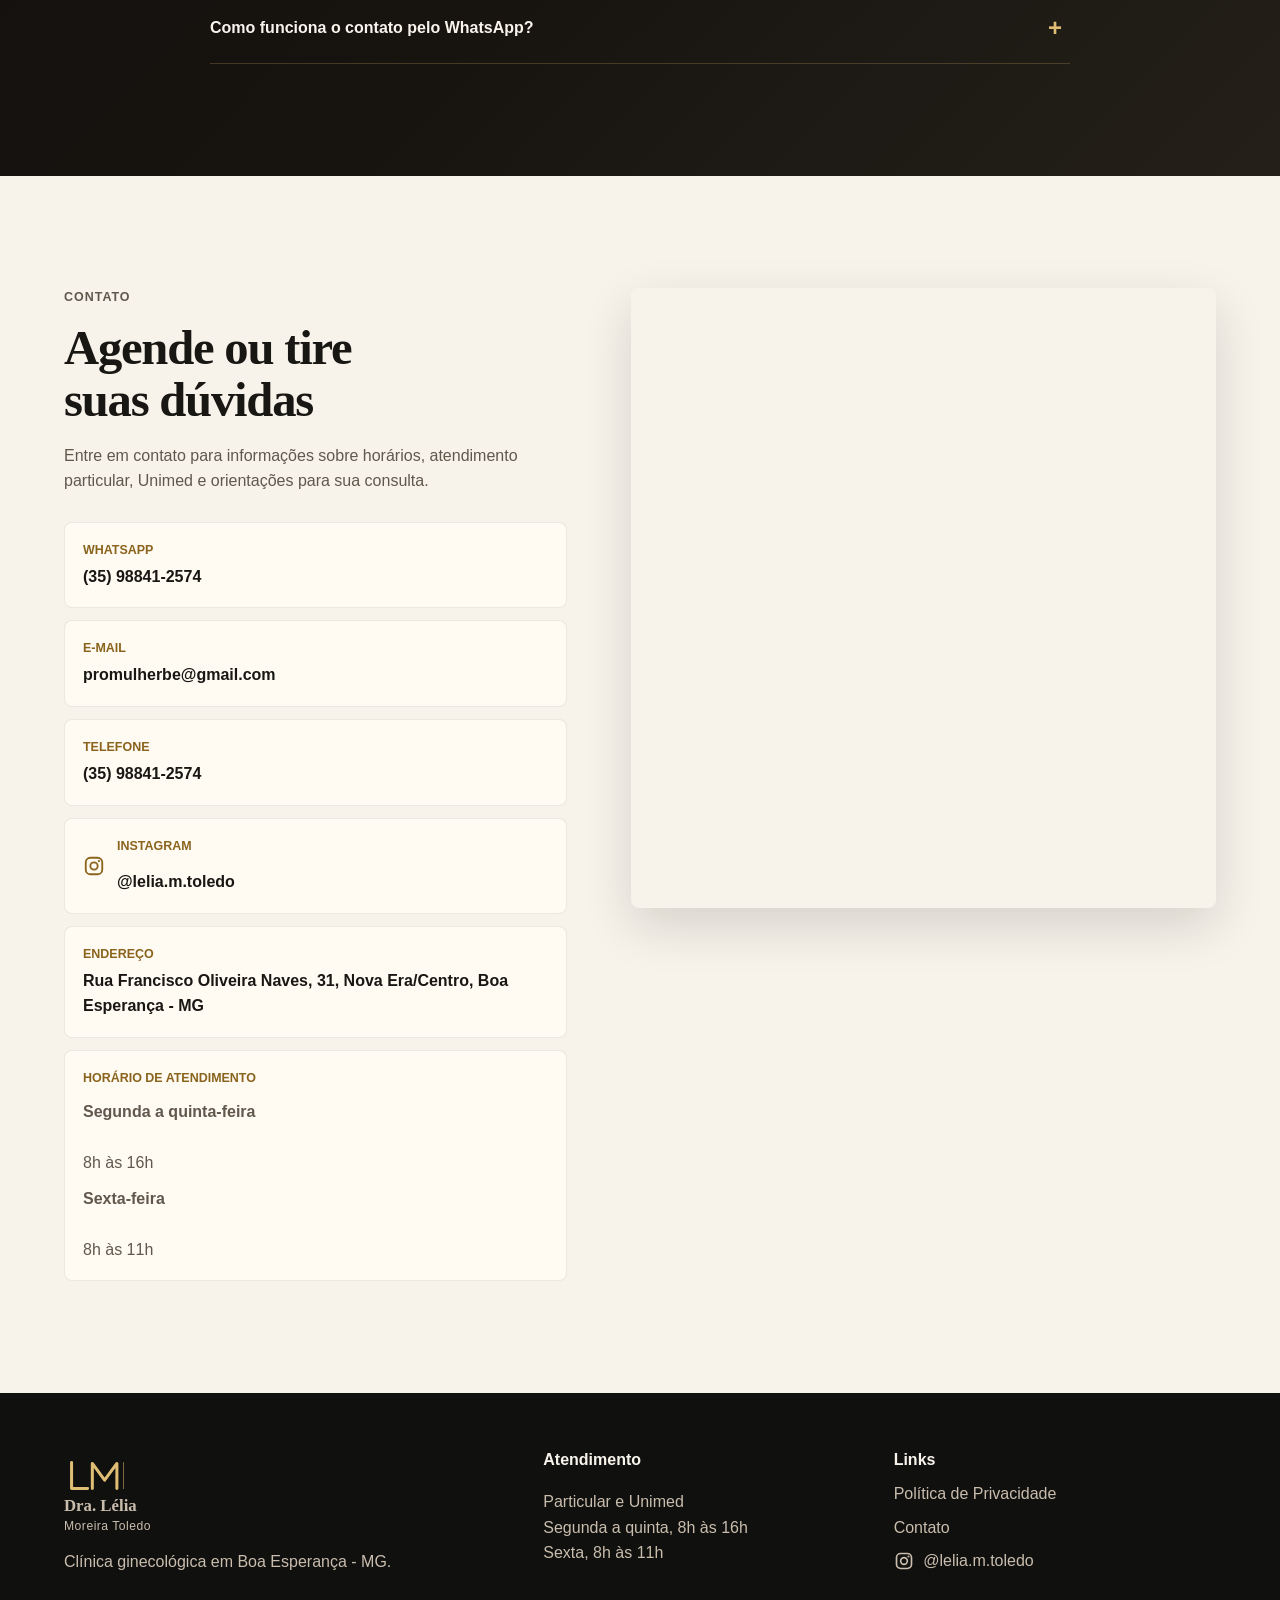
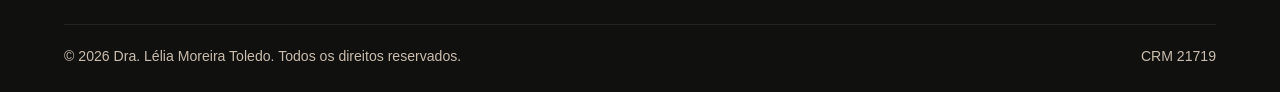
==== commit 1856eda4: "update" ====
--- a/index.html
+++ b/index.html
@@ -15,7 +15,7 @@
   <meta property="og:title" content="Dra. Lélia Moreira Toledo | Ginecologista em Boa Esperança MG">
   <meta property="og:description" content="Consultas ginecológicas, exames preventivos e ultrassonografias em Boa Esperança, Minas Gerais.">
   <meta property="og:url" content="https://SEU-USUARIO.github.io/pro-mulher/">
-  <!-- Imagem Open Graph futura: crie ./assets/img/og-pro-mulher.jpg com aproximadamente 1200x630px antes de adicionar og:image. -->
+  <!-- Adicione futuramente uma imagem Open Graph institucional confirmada, com aproximadamente 1200x630px. -->
   <meta property="og:site_name" content="Dra. Lélia Moreira Toledo">
 
   <link rel="canonical" href="https://SEU-USUARIO.github.io/pro-mulher/">
@@ -29,7 +29,6 @@
       "@type": "MedicalClinic",
       "name": "Consultório da Dra. Lélia Moreira Toledo",
       "description": "Atendimento ginecológico em Boa Esperança MG, com consultas ginecológicas, exames preventivos e ultrassonografias.",
-      "logo": "./assets/img/logo-pro-mulher.png",
       "medicalSpecialty": ["Gynecologic", "Obstetric", "Ultrasound"],
       "telephone": "+5535988412574",
       "email": "promulherbe@gmail.com",
@@ -60,15 +59,9 @@
 
   <header class="site-header" data-header>
     <div class="container header-inner">
-      <a class="site-logo" href="./index.html" aria-label="Página inicial da Dra. Lélia Moreira Toledo">
-        <img
-          src="./assets/img/logo-pro-mulher.png"
-          alt="Identidade visual do consultório da Dra. Lélia Moreira Toledo"
-          width="866"
-          height="288"
-          loading="eager"
-          decoding="async"
-        >
+      <a class="site-brand" href="#home" aria-label="Página inicial da Dra. Lélia Moreira Toledo">
+        <img src="./assets/icons/logo-lm.svg" alt="" aria-hidden="true" width="72" height="44">
+        <span class="site-brand__text"><strong>Dra. Lélia</strong><small>Moreira Toledo</small></span>
       </a>
 
       <button class="menu-toggle" type="button" aria-label="Abrir menu" aria-expanded="false" aria-controls="menu-principal" data-menu-toggle>
@@ -78,10 +71,11 @@
       </button>
 
       <nav class="main-nav" id="menu-principal" aria-label="Menu principal" data-nav>
-        <a href="#home">Home</a>
+        <a href="#home">Início</a>
         <a href="#sobre">Sobre</a>
         <a href="#especialidades">Especialidades</a>
         <a href="#clinica">Clínica</a>
+        <a href="#congressos">Congressos</a>
         <a href="#duvidas">Dúvidas</a>
         <a href="#contato">Contato</a>
       </nav>
@@ -93,7 +87,7 @@
       <div class="container hero-grid">
         <div class="hero-copy reveal">
           <p class="eyebrow">Clínica ginecológica em Boa Esperança - MG</p>
-          <h1>Cuidado, acolhimento e saúde feminina em todas as fases da vida</h1>
+          <h1 class="hero-title">Cuidado, acolhimento e saúde feminina em todas as fases da vida</h1>
           <p class="hero-lead">Atendimento ginecológico humanizado com foco em prevenção, diagnóstico e bem-estar da mulher.</p>
           <div class="hero-actions">
             <a class="btn btn-primary" href="https://wa.me/5535988412574?text=Ol%C3%A1%2C%20gostaria%20de%20solicitar%20informa%C3%A7%C3%B5es%20e%20agendar%20um%20atendimento%20com%20a%20Dra.%20L%C3%A9lia%20Moreira%20Toledo." target="_blank" rel="noopener noreferrer">Agendar pelo WhatsApp</a>
@@ -184,11 +178,58 @@
               <span class="mini-label">Atendimento</span>
               <strong>Particular e Unimed</strong>
             </div>
-            <div class="unimed-slot" aria-label="Espaço para inserir a logo da Unimed">
-              Logo Unimed
-            </div>
-            <!-- Substitua o texto acima pela logo oficial da Unimed, se autorizado. -->
-          </div>
+            <div class="unimed-brand">
+              <img
+                src="./assets/img/logo-unimed.png"
+                alt="Unimed"
+                width="3675"
+                height="1206"
+                loading="lazy"
+                decoding="async"
+              >
+            </div>
+          </div>
+        </div>
+      </div>
+    </section>
+
+    <section class="section congress-section" id="congressos">
+      <div class="container">
+        <div class="section-heading centered reveal">
+          <p class="eyebrow">Formação continuada</p>
+          <h2>Congressos e atualização profissional</h2>
+          <p>A participação contínua em congressos, jornadas e cursos contribui para uma prática médica atualizada, ética e alinhada aos avanços da Ginecologia, Obstetrícia e Ultrassonografia.</p>
+        </div>
+
+        <!-- Conteúdo temporário: substituir somente por informações e fotografias reais confirmadas. -->
+        <div class="congress-grid">
+          <article class="congress-card reveal">
+            <div class="congress-card__placeholder" aria-hidden="true"><span>Foto do congresso</span></div>
+            <div class="congress-card__content">
+              <span class="congress-card__status">Conteúdo em atualização</span>
+              <span class="congress-card__year">Ano do evento</span>
+              <h3>Nome do congresso ou jornada</h3>
+              <p>Espaço reservado para informações sobre a participação da Dra. Lélia em congressos e atividades de atualização profissional.</p>
+            </div>
+          </article>
+          <article class="congress-card reveal">
+            <div class="congress-card__placeholder" aria-hidden="true"><span>Foto do curso</span></div>
+            <div class="congress-card__content">
+              <span class="congress-card__status">Conteúdo em atualização</span>
+              <span class="congress-card__year">Ano do evento</span>
+              <h3>Curso de atualização médica</h3>
+              <p>Espaço reservado para registrar temas, conteúdos e experiências relacionadas à atualização profissional.</p>
+            </div>
+          </article>
+          <article class="congress-card reveal">
+            <div class="congress-card__placeholder" aria-hidden="true"><span>Foto do encontro</span></div>
+            <div class="congress-card__content">
+              <span class="congress-card__status">Conteúdo em atualização</span>
+              <span class="congress-card__year">Ano do evento</span>
+              <h3>Encontro científico</h3>
+              <p>Espaço reservado para apresentar futuras participações em encontros científicos e educacionais.</p>
+            </div>
+          </article>
         </div>
       </div>
     </section>
@@ -204,7 +245,7 @@
           <div class="faq-item">
             <button type="button" aria-expanded="false">Como agendar uma consulta?</button>
             <div class="faq-answer">
-              <p>O agendamento pode ser feito pelo WhatsApp da clínica, pelo telefone ou pelo formulário de contato disponível nesta página.</p>
+              <p>O agendamento pode ser solicitado diretamente pelo WhatsApp ou pelo telefone da clínica.</p>
             </div>
           </div>
           <div class="faq-item">
@@ -257,6 +298,10 @@
               <span>E-mail</span>
               <strong>promulherbe@gmail.com</strong>
             </a>
+            <a href="tel:+5535988412574">
+              <span>Telefone</span>
+              <strong>(35) 98841-2574</strong>
+            </a>
             <a class="social-link" href="https://www.instagram.com/lelia.m.toledo?utm_source=ig_web_button_share_sheet&igsh=ZDNlZDc0MzIxNw==" target="_blank" rel="noopener noreferrer" aria-label="Instagram da Dra. Lélia Moreira Toledo">
               <svg aria-hidden="true" focusable="false" width="22" height="22">
                 <use href="./assets/icons/instagram.svg#instagram-icon"></use>
@@ -264,10 +309,10 @@
               <span>Instagram</span>
               <strong>@lelia.m.toledo</strong>
             </a>
-            <div>
+            <a href="https://www.google.com/maps/search/?api=1&amp;query=Rua%20Francisco%20Oliveira%20Naves%2C%2031%2C%20Boa%20Esperan%C3%A7a%20MG" target="_blank" rel="noopener noreferrer">
               <span>Endereço</span>
               <strong>Rua Francisco Oliveira Naves, 31, Nova Era/Centro, Boa Esperança - MG</strong>
-            </div>
+            </a>
             <div class="contact-hours">
               <span>Horário de atendimento</span>
               <p>
@@ -282,54 +327,9 @@
           </address>
         </div>
 
-        <form class="contact-form reveal" action="https://formsubmit.co/promulherbe@gmail.com" method="POST" data-contact-form novalidate>
-          <!-- FormSubmit: no primeiro envio, confirme o endereço promulherbe@gmail.com pelo e-mail recebido. -->
-          <input type="hidden" name="_subject" value="Novo contato pelo site da Dra. Lélia Moreira Toledo">
-          <input type="hidden" name="_captcha" value="false">
-          <input type="hidden" name="_template" value="table">
-
-          <div class="form-row">
-            <label for="nome">Nome</label>
-            <input type="text" id="nome" name="nome" autocomplete="name" required>
-            <small class="field-error" aria-live="polite"></small>
-          </div>
-
-          <div class="form-row">
-            <label for="telefone">Telefone/WhatsApp</label>
-            <input type="tel" id="telefone" name="telefone" inputmode="tel" autocomplete="tel" placeholder="(35) 98841-2574" required data-phone>
-            <small class="field-error" aria-live="polite"></small>
-          </div>
-
-          <div class="form-row">
-            <label for="email">E-mail</label>
-            <input type="email" id="email" name="email" autocomplete="email" required>
-            <small class="field-error" aria-live="polite"></small>
-          </div>
-
-          <div class="form-row">
-            <label for="servico">Serviço de interesse</label>
-            <select id="servico" name="servico" required>
-              <option value="">Selecione</option>
-              <option>Consulta ginecológica</option>
-              <option>Exame preventivo</option>
-              <option>Ultrassonografia</option>
-            </select>
-            <small class="field-error" aria-live="polite"></small>
-          </div>
-
-          <div class="form-row full">
-            <label for="mensagem">Mensagem</label>
-            <textarea id="mensagem" name="mensagem" rows="5" required></textarea>
-            <small class="field-error" aria-live="polite"></small>
-          </div>
-
-          <button class="btn btn-primary full" type="submit">Enviar solicitação</button>
-          <p class="form-status" role="status" aria-live="polite" data-form-status></p>
-        </form>
-      </div>
-
-      <div class="container map-wrap reveal" aria-label="Mapa de localização do consultório da Dra. Lélia Moreira Toledo">
-        <iframe src="https://www.google.com/maps/embed?pb=!1m18!1m12!1m3!1d3722.450930673697!2d-45.56236202395301!3d-21.094581175629514!2m3!1f0!2f0!3f0!3m2!1i1024!2i768!4f13.1!3m3!1m2!1s0x94b5759405f43bd7%3A0x2db23350d537d465!2sPr%C3%B3%20Mulher!5e0!3m2!1spt-BR!2sbr!4v1783698846942!5m2!1spt-BR!2sbr" width="600" height="450" style="border: 0;" allowfullscreen="" loading="lazy" referrerpolicy="strict-origin-when-cross-origin" title="Localização do consultório da Dra. Lélia Moreira Toledo"></iframe>
+        <div class="map-wrap reveal" aria-label="Mapa de localização do consultório da Dra. Lélia Moreira Toledo">
+          <iframe src="https://www.google.com/maps?q=Rua%20Francisco%20Oliveira%20Naves%2C%2031%2C%20Boa%20Esperan%C3%A7a%20MG&amp;output=embed" width="600" height="450" style="border: 0;" allowfullscreen="" loading="lazy" referrerpolicy="strict-origin-when-cross-origin" title="Localização do consultório da Dra. Lélia Moreira Toledo"></iframe>
+        </div>
       </div>
     </section>
   </main>
@@ -337,15 +337,9 @@
   <footer class="site-footer">
     <div class="container footer-grid">
       <div>
-        <a class="site-logo footer-logo" href="./index.html" aria-label="Página inicial da Dra. Lélia Moreira Toledo">
-          <img
-            src="./assets/img/logo-pro-mulher.png"
-            alt="Identidade visual do consultório da Dra. Lélia Moreira Toledo"
-            width="866"
-            height="288"
-            loading="lazy"
-            decoding="async"
-          >
+        <a class="site-brand footer-brand" href="#home" aria-label="Página inicial da Dra. Lélia Moreira Toledo">
+          <img src="./assets/icons/logo-lm.svg" alt="" aria-hidden="true" width="72" height="44" loading="lazy">
+          <span class="site-brand__text"><strong>Dra. Lélia</strong><small>Moreira Toledo</small></span>
         </a>
         <p>Clínica ginecológica em Boa Esperança - MG.</p>
       </div>
@@ -372,13 +366,11 @@
   </footer>
 
   <a class="whatsapp-float" href="https://wa.me/5535988412574?text=Ol%C3%A1%2C%20gostaria%20de%20solicitar%20informa%C3%A7%C3%B5es%20e%20agendar%20um%20atendimento%20com%20a%20Dra.%20L%C3%A9lia%20Moreira%20Toledo." target="_blank" rel="noopener noreferrer" aria-label="Agendar atendimento pelo WhatsApp com a Dra. Lélia Moreira Toledo" title="Agendar pelo WhatsApp">
-    <svg aria-hidden="true" focusable="false" width="29" height="29">
-      <use href="./assets/icons/whatsapp.svg#whatsapp-icon"></use>
-    </svg>
+    <img src="./assets/icons/whatsapp.svg" alt="" aria-hidden="true" width="30" height="30">
   </a>
 
   <div class="cookie-banner" data-cookie-banner role="dialog" aria-label="Aviso de cookies">
-    <p>Usamos cookies essenciais para melhorar sua navegação e lembrar suas preferências. Saiba mais na <a href="./pages/politica-privacidade.html">Política de Privacidade</a>.</p>
+    <p>Usamos armazenamento local essencial para lembrar sua preferência neste aviso. Saiba mais na <a href="./pages/politica-privacidade.html">Política de Privacidade</a>.</p>
     <button class="btn btn-primary" type="button" data-cookie-accept>Aceitar</button>
   </div>
 
--- a/css/style.css
+++ b/css/style.css
@@ -16,6 +16,8 @@
   --shadow: 0 24px 70px rgba(0, 0, 0, 0.32);
   --radius: 8px;
   --max: 1180px;
+  --container-padding: clamp(20px, 5vw, 72px);
+  --section-space: clamp(72px, 9vw, 112px);
 }
 
 *,
@@ -35,6 +37,7 @@
   font-family: "Segoe UI", Arial, sans-serif;
   line-height: 1.6;
   text-rendering: optimizeLegibility;
+  overflow-x: hidden;
 }
 
 body.menu-open {
@@ -86,7 +89,7 @@
 }
 
 .container {
-  width: min(calc(100% - 32px), var(--max));
+  width: min(calc(100% - (var(--container-padding) * 2)), var(--max));
   margin-inline: auto;
 }
 
@@ -117,25 +120,45 @@
   gap: 24px;
 }
 
-.site-logo {
+.site-brand {
   display: inline-flex;
   align-items: center;
+  gap: 12px;
   flex: 0 1 auto;
-}
-
-.site-logo img {
-  display: block;
-  width: clamp(160px, 18vw, 232px);
-  height: auto;
+  color: var(--text);
+}
+
+.site-brand img {
+  display: block;
+  width: 64px;
+  height: 40px;
   object-fit: contain;
 }
 
-.footer-logo {
+.site-brand__text {
+  display: grid;
+  line-height: 1.08;
+}
+
+.site-brand__text strong {
+  font-family: Georgia, "Times New Roman", serif;
+  font-size: 1.05rem;
+}
+
+.site-brand__text small {
+  margin-top: 4px;
+  color: var(--text-muted);
+  font-size: 0.76rem;
+  letter-spacing: 0.04em;
+}
+
+.footer-brand {
   margin-bottom: 14px;
 }
 
-.footer-logo img {
-  width: clamp(178px, 20vw, 260px);
+.footer-brand img {
+  width: 68px;
+  height: 42px;
 }
 
 .main-nav {
@@ -189,7 +212,7 @@
 }
 
 .section {
-  padding: 104px 0;
+  padding: var(--section-space) 0;
 }
 
 .section-dark {
@@ -204,8 +227,8 @@
 }
 
 .hero {
-  min-height: 100vh;
-  padding: 130px 0 72px;
+  min-height: min(900px, 100svh);
+  padding: 124px 0 72px;
   display: grid;
   align-items: center;
 }
@@ -244,11 +267,15 @@
 
 h1 {
   max-width: 760px;
-  font-size: clamp(2.75rem, 7vw, 5.85rem);
+  font-size: clamp(2.65rem, 6.2vw, 5.35rem);
+  letter-spacing: -0.035em;
+  text-wrap: balance;
 }
 
 h2 {
-  font-size: clamp(2rem, 4vw, 3.35rem);
+  font-size: clamp(2rem, 3.8vw, 3.25rem);
+  letter-spacing: -0.025em;
+  text-wrap: balance;
 }
 
 h3 {
@@ -260,6 +287,7 @@
   margin: 24px 0 0;
   color: var(--text-muted);
   font-size: 1.18rem;
+  line-height: 1.65;
 }
 
 .hero-actions {
@@ -478,6 +506,87 @@
   color: var(--ink-muted);
 }
 
+.congress-section {
+  background: var(--bg-soft);
+  color: var(--text);
+}
+
+.congress-section .section-heading {
+  max-width: 780px;
+}
+
+.congress-section .section-heading p:not(.eyebrow) {
+  color: var(--text-muted);
+}
+
+.congress-grid {
+  display: grid;
+  grid-template-columns: repeat(3, minmax(0, 1fr));
+  gap: clamp(18px, 2.5vw, 30px);
+  margin-top: 48px;
+}
+
+.congress-card {
+  min-width: 0;
+  overflow: hidden;
+  border: 1px solid var(--border);
+  border-radius: var(--radius);
+  background: var(--surface);
+  box-shadow: var(--shadow);
+}
+
+.congress-card__placeholder,
+.congress-card img {
+  width: 100%;
+  aspect-ratio: 4 / 3;
+}
+
+.congress-card img {
+  object-fit: cover;
+}
+
+.congress-card__placeholder {
+  display: grid;
+  place-items: center;
+  background:
+    linear-gradient(135deg, transparent 49.5%, rgba(224, 189, 116, 0.15) 50%, transparent 50.5%),
+    radial-gradient(circle at center, rgba(224, 189, 116, 0.12), transparent 54%),
+    #151511;
+  color: var(--text-muted);
+  font-size: 0.9rem;
+  letter-spacing: 0.08em;
+  text-transform: uppercase;
+}
+
+.congress-card__content {
+  padding: 24px;
+}
+
+.congress-card__status {
+  display: inline-block;
+  margin-bottom: 18px;
+  padding: 6px 8px;
+  border: 1px solid var(--border);
+  border-radius: 999px;
+  color: var(--gold-strong);
+  font-size: 0.72rem;
+  font-weight: 800;
+  letter-spacing: 0.05em;
+  text-transform: uppercase;
+}
+
+.congress-card__year {
+  display: block;
+  margin-bottom: 8px;
+  color: var(--text-muted);
+  font-size: 0.88rem;
+}
+
+.congress-card p {
+  margin: 14px 0 0;
+  color: var(--text-muted);
+}
+
 .clinic-section {
   background: #fbf6ee;
 }
@@ -526,15 +635,25 @@
   font-size: 1.05rem;
 }
 
-.unimed-slot {
-  min-width: 132px;
+.unimed-brand {
+  width: clamp(132px, 18vw, 180px);
   min-height: 56px;
   display: grid;
   place-items: center;
-  border: 1px dashed rgba(127, 148, 132, 0.7);
-  border-radius: var(--radius);
-  color: #4d6a56;
-  font-weight: 800;
+  padding: 10px 12px;
+  border: 1px solid rgba(0, 153, 93, 0.24);
+  border-radius: var(--radius);
+  background: #ffffff;
+}
+
+.unimed-brand img {
+  display: block;
+  width: auto;
+  height: auto;
+  max-width: 100%;
+  max-height: 48px;
+  object-fit: contain;
+  object-position: center;
 }
 
 .faq-section {
@@ -602,7 +721,7 @@
 }
 
 .contact-grid {
-  grid-template-columns: minmax(0, 0.86fr) minmax(360px, 1fr);
+  grid-template-columns: minmax(300px, 0.86fr) minmax(0, 1fr);
   align-items: start;
 }
 
@@ -685,75 +804,8 @@
   min-width: 0;
 }
 
-.contact-form {
-  display: grid;
-  grid-template-columns: repeat(2, minmax(0, 1fr));
-  gap: 16px;
-  padding: 28px;
-  border-radius: var(--radius);
-  background: var(--bg);
-  color: var(--text);
-  box-shadow: var(--shadow);
-}
-
-.form-row {
-  display: grid;
-  gap: 7px;
-}
-
-.form-row.full,
-.contact-form .full {
-  grid-column: 1 / -1;
-}
-
-label {
-  color: var(--text-muted);
-  font-size: 0.9rem;
-  font-weight: 700;
-}
-
-input,
-select,
-textarea {
-  width: 100%;
-  border: 1px solid rgba(255, 255, 255, 0.16);
-  border-radius: var(--radius);
-  background: rgba(255, 255, 255, 0.06);
-  color: var(--text);
-  padding: 13px 14px;
-}
-
-select option {
-  color: var(--ink);
-}
-
-textarea {
-  resize: vertical;
-  min-height: 130px;
-}
-
-input.is-invalid,
-select.is-invalid,
-textarea.is-invalid {
-  border-color: var(--rose);
-}
-
-.field-error {
-  min-height: 18px;
-  color: #f0a39c;
-  font-size: 0.78rem;
-}
-
-.form-status {
-  grid-column: 1 / -1;
-  min-height: 24px;
-  margin: 0;
-  color: var(--gold-strong);
-  font-weight: 700;
-}
-
 .map-wrap {
-  margin-top: 46px;
+  min-width: 0;
   border-radius: var(--radius);
   overflow: hidden;
   box-shadow: 0 18px 50px rgba(24, 23, 19, 0.14);
@@ -761,7 +813,7 @@
 
 .map-wrap iframe {
   width: 100%;
-  min-height: 450px;
+  min-height: 620px;
 }
 
 .site-footer {
@@ -816,6 +868,9 @@
   display: inline-flex;
   align-items: center;
   justify-content: center;
+  padding: 0;
+  margin: 0;
+  border: 0;
   border-radius: 50%;
   background: #25d366;
   color: #fff;
@@ -839,11 +894,26 @@
 
 .whatsapp-float svg,
 .whatsapp-float img {
-  width: 29px;
-  height: 29px;
-  display: block;
-  flex-shrink: 0;
+  display: block;
+  width: 30px;
+  height: 30px;
+  max-width: none;
+  max-height: none;
+  flex: 0 0 auto;
   object-fit: contain;
+  object-position: center;
+  margin: 0;
+  padding: 0;
+  border: 0;
+  border-radius: 0;
+  background: transparent;
+  opacity: 1;
+  filter: none;
+  transform: none;
+}
+
+.whatsapp-float:focus-visible {
+  outline-color: #ffffff;
 }
 
 .cookie-banner {
@@ -944,6 +1014,8 @@
     top: 78px;
     right: 16px;
     left: 16px;
+    max-height: calc(100dvh - 94px);
+    overflow-y: auto;
     display: grid;
     gap: 4px;
     padding: 16px;
@@ -991,6 +1063,15 @@
     gap: 42px;
   }
 
+  .hero {
+    min-height: auto;
+    padding-top: 126px;
+  }
+
+  .congress-grid {
+    grid-template-columns: repeat(2, minmax(0, 1fr));
+  }
+
   .hero-media {
     justify-self: start;
     width: min(100%, 560px);
@@ -1013,11 +1094,35 @@
   .footer-grid {
     grid-template-columns: 1fr;
   }
+
+  .map-wrap iframe {
+    min-height: 420px;
+  }
+}
+
+@media (max-width: 768px) {
+  .whatsapp-float {
+    right: calc(16px + env(safe-area-inset-right));
+    bottom: calc(16px + env(safe-area-inset-bottom));
+    width: 54px;
+    height: 54px;
+  }
+
+  body.cookies-visible .whatsapp-float {
+    bottom: calc(var(--cookie-banner-offset, 116px) + 16px + env(safe-area-inset-bottom));
+  }
+
+  .whatsapp-float svg,
+  .whatsapp-float img {
+    width: 27px;
+    height: 27px;
+  }
 }
 
 @media (max-width: 680px) {
-  .container {
-    width: min(calc(100% - 24px), var(--max));
+  :root {
+    --container-padding: clamp(18px, 5.5vw, 24px);
+    --section-space: clamp(64px, 18vw, 80px);
   }
 
   .header-inner {
@@ -1029,26 +1134,86 @@
     top: 70px;
   }
 
-  .site-logo img {
-    width: clamp(136px, 44vw, 170px);
-  }
-
-  .section {
-    padding: 76px 0;
+  .site-brand {
+    gap: 8px;
+  }
+
+  .site-brand img {
+    width: 52px;
+    height: 34px;
+  }
+
+  .site-brand__text strong {
+    font-size: 0.95rem;
+  }
+
+  .site-brand__text small {
+    font-size: 0.69rem;
   }
 
   .hero {
-    min-height: auto;
-    padding-top: 112px;
-  }
-
-  h1 {
-    font-size: 2.7rem;
+    padding: 108px 0 68px;
+  }
+
+  .hero-grid,
+  .split,
+  .clinic-grid,
+  .contact-grid {
+    gap: 34px;
+  }
+
+  .hero-title {
+    max-width: 100%;
+    font-size: clamp(2.35rem, 11vw, 3.45rem);
+    line-height: 1.03;
+    letter-spacing: -0.03em;
+  }
+
+  h2 {
+    font-size: clamp(1.9rem, 9vw, 2.55rem);
+    line-height: 1.1;
+  }
+
+  h3 {
+    font-size: clamp(1.2rem, 6vw, 1.4rem);
+  }
+
+  body,
+  .section-heading p:not(.eyebrow),
+  .clinic-copy p:not(.eyebrow) {
+    font-size: 1rem;
+    line-height: 1.65;
+  }
+
+  .hero-lead {
+    margin-top: 20px;
+    font-size: 1.04rem;
   }
 
   .hero-actions,
   .btn {
     width: 100%;
+  }
+
+  .hero-actions {
+    display: grid;
+    gap: 12px;
+    margin-top: 28px;
+  }
+
+  .trust-list {
+    gap: 12px;
+    margin-top: 32px;
+  }
+
+  .services-grid,
+  .congress-grid,
+  .faq-list {
+    margin-top: 32px;
+  }
+
+  .congress-grid {
+    grid-template-columns: 1fr;
   }
 
   .trust-list li,
@@ -1063,7 +1228,8 @@
   }
 
   .content-panel,
-  .contact-form {
+  .service-card,
+  .congress-card__content {
     padding: 22px;
   }
 
@@ -1087,28 +1253,34 @@
     flex-direction: column;
   }
 
-  .contact-form {
-    grid-template-columns: 1fr;
+  .unimed-brand {
+    width: 100%;
   }
 
   .map-wrap iframe {
     min-height: 340px;
   }
 
-  .whatsapp-float {
-    right: calc(16px + env(safe-area-inset-right));
-    bottom: calc(16px + env(safe-area-inset-bottom));
-    width: 54px;
-    height: 54px;
-  }
-
-  body.cookies-visible .whatsapp-float {
-    bottom: calc(var(--cookie-banner-offset, 116px) + 16px + env(safe-area-inset-bottom));
-  }
-
-  .whatsapp-float svg,
-  .whatsapp-float img {
-    width: 27px;
-    height: 27px;
-  }
-}
+  .cookie-banner {
+    width: calc(100% - 24px);
+    bottom: 12px;
+    max-height: calc(100dvh - 24px);
+    overflow-y: auto;
+  }
+
+  .cookie-banner .btn {
+    width: 100%;
+  }
+}
+
+@media (max-width: 380px) {
+  .site-brand__text small {
+    display: none;
+  }
+
+  .hero-title {
+    font-size: clamp(2.08rem, 10.7vw, 2.55rem);
+    line-height: 1.05;
+  }
+
+}
--- a/css/style.css
+++ b/css/style.css
@@ -16,6 +16,8 @@
   --shadow: 0 24px 70px rgba(0, 0, 0, 0.32);
   --radius: 8px;
   --max: 1180px;
+  --container-padding: clamp(20px, 5vw, 72px);
+  --section-space: clamp(72px, 9vw, 112px);
 }
 
 *,
@@ -35,6 +37,7 @@
   font-family: "Segoe UI", Arial, sans-serif;
   line-height: 1.6;
   text-rendering: optimizeLegibility;
+  overflow-x: hidden;
 }
 
 body.menu-open {
@@ -86,7 +89,7 @@
 }
 
 .container {
-  width: min(calc(100% - 32px), var(--max));
+  width: min(calc(100% - (var(--container-padding) * 2)), var(--max));
   margin-inline: auto;
 }
 
@@ -117,25 +120,45 @@
   gap: 24px;
 }
 
-.site-logo {
+.site-brand {
   display: inline-flex;
   align-items: center;
+  gap: 12px;
   flex: 0 1 auto;
-}
-
-.site-logo img {
-  display: block;
-  width: clamp(160px, 18vw, 232px);
-  height: auto;
+  color: var(--text);
+}
+
+.site-brand img {
+  display: block;
+  width: 64px;
+  height: 40px;
   object-fit: contain;
 }
 
-.footer-logo {
+.site-brand__text {
+  display: grid;
+  line-height: 1.08;
+}
+
+.site-brand__text strong {
+  font-family: Georgia, "Times New Roman", serif;
+  font-size: 1.05rem;
+}
+
+.site-brand__text small {
+  margin-top: 4px;
+  color: var(--text-muted);
+  font-size: 0.76rem;
+  letter-spacing: 0.04em;
+}
+
+.footer-brand {
   margin-bottom: 14px;
 }
 
-.footer-logo img {
-  width: clamp(178px, 20vw, 260px);
+.footer-brand img {
+  width: 68px;
+  height: 42px;
 }
 
 .main-nav {
@@ -189,7 +212,7 @@
 }
 
 .section {
-  padding: 104px 0;
+  padding: var(--section-space) 0;
 }
 
 .section-dark {
@@ -204,8 +227,8 @@
 }
 
 .hero {
-  min-height: 100vh;
-  padding: 130px 0 72px;
+  min-height: min(900px, 100svh);
+  padding: 124px 0 72px;
   display: grid;
   align-items: center;
 }
@@ -244,11 +267,15 @@
 
 h1 {
   max-width: 760px;
-  font-size: clamp(2.75rem, 7vw, 5.85rem);
+  font-size: clamp(2.65rem, 6.2vw, 5.35rem);
+  letter-spacing: -0.035em;
+  text-wrap: balance;
 }
 
 h2 {
-  font-size: clamp(2rem, 4vw, 3.35rem);
+  font-size: clamp(2rem, 3.8vw, 3.25rem);
+  letter-spacing: -0.025em;
+  text-wrap: balance;
 }
 
 h3 {
@@ -260,6 +287,7 @@
   margin: 24px 0 0;
   color: var(--text-muted);
   font-size: 1.18rem;
+  line-height: 1.65;
 }
 
 .hero-actions {
@@ -478,6 +506,87 @@
   color: var(--ink-muted);
 }
 
+.congress-section {
+  background: var(--bg-soft);
+  color: var(--text);
+}
+
+.congress-section .section-heading {
+  max-width: 780px;
+}
+
+.congress-section .section-heading p:not(.eyebrow) {
+  color: var(--text-muted);
+}
+
+.congress-grid {
+  display: grid;
+  grid-template-columns: repeat(3, minmax(0, 1fr));
+  gap: clamp(18px, 2.5vw, 30px);
+  margin-top: 48px;
+}
+
+.congress-card {
+  min-width: 0;
+  overflow: hidden;
+  border: 1px solid var(--border);
+  border-radius: var(--radius);
+  background: var(--surface);
+  box-shadow: var(--shadow);
+}
+
+.congress-card__placeholder,
+.congress-card img {
+  width: 100%;
+  aspect-ratio: 4 / 3;
+}
+
+.congress-card img {
+  object-fit: cover;
+}
+
+.congress-card__placeholder {
+  display: grid;
+  place-items: center;
+  background:
+    linear-gradient(135deg, transparent 49.5%, rgba(224, 189, 116, 0.15) 50%, transparent 50.5%),
+    radial-gradient(circle at center, rgba(224, 189, 116, 0.12), transparent 54%),
+    #151511;
+  color: var(--text-muted);
+  font-size: 0.9rem;
+  letter-spacing: 0.08em;
+  text-transform: uppercase;
+}
+
+.congress-card__content {
+  padding: 24px;
+}
+
+.congress-card__status {
+  display: inline-block;
+  margin-bottom: 18px;
+  padding: 6px 8px;
+  border: 1px solid var(--border);
+  border-radius: 999px;
+  color: var(--gold-strong);
+  font-size: 0.72rem;
+  font-weight: 800;
+  letter-spacing: 0.05em;
+  text-transform: uppercase;
+}
+
+.congress-card__year {
+  display: block;
+  margin-bottom: 8px;
+  color: var(--text-muted);
+  font-size: 0.88rem;
+}
+
+.congress-card p {
+  margin: 14px 0 0;
+  color: var(--text-muted);
+}
+
 .clinic-section {
   background: #fbf6ee;
 }
@@ -526,15 +635,25 @@
   font-size: 1.05rem;
 }
 
-.unimed-slot {
-  min-width: 132px;
+.unimed-brand {
+  width: clamp(132px, 18vw, 180px);
   min-height: 56px;
   display: grid;
   place-items: center;
-  border: 1px dashed rgba(127, 148, 132, 0.7);
-  border-radius: var(--radius);
-  color: #4d6a56;
-  font-weight: 800;
+  padding: 10px 12px;
+  border: 1px solid rgba(0, 153, 93, 0.24);
+  border-radius: var(--radius);
+  background: #ffffff;
+}
+
+.unimed-brand img {
+  display: block;
+  width: auto;
+  height: auto;
+  max-width: 100%;
+  max-height: 48px;
+  object-fit: contain;
+  object-position: center;
 }
 
 .faq-section {
@@ -602,7 +721,7 @@
 }
 
 .contact-grid {
-  grid-template-columns: minmax(0, 0.86fr) minmax(360px, 1fr);
+  grid-template-columns: minmax(300px, 0.86fr) minmax(0, 1fr);
   align-items: start;
 }
 
@@ -685,75 +804,8 @@
   min-width: 0;
 }
 
-.contact-form {
-  display: grid;
-  grid-template-columns: repeat(2, minmax(0, 1fr));
-  gap: 16px;
-  padding: 28px;
-  border-radius: var(--radius);
-  background: var(--bg);
-  color: var(--text);
-  box-shadow: var(--shadow);
-}
-
-.form-row {
-  display: grid;
-  gap: 7px;
-}
-
-.form-row.full,
-.contact-form .full {
-  grid-column: 1 / -1;
-}
-
-label {
-  color: var(--text-muted);
-  font-size: 0.9rem;
-  font-weight: 700;
-}
-
-input,
-select,
-textarea {
-  width: 100%;
-  border: 1px solid rgba(255, 255, 255, 0.16);
-  border-radius: var(--radius);
-  background: rgba(255, 255, 255, 0.06);
-  color: var(--text);
-  padding: 13px 14px;
-}
-
-select option {
-  color: var(--ink);
-}
-
-textarea {
-  resize: vertical;
-  min-height: 130px;
-}
-
-input.is-invalid,
-select.is-invalid,
-textarea.is-invalid {
-  border-color: var(--rose);
-}
-
-.field-error {
-  min-height: 18px;
-  color: #f0a39c;
-  font-size: 0.78rem;
-}
-
-.form-status {
-  grid-column: 1 / -1;
-  min-height: 24px;
-  margin: 0;
-  color: var(--gold-strong);
-  font-weight: 700;
-}
-
 .map-wrap {
-  margin-top: 46px;
+  min-width: 0;
   border-radius: var(--radius);
   overflow: hidden;
   box-shadow: 0 18px 50px rgba(24, 23, 19, 0.14);
@@ -761,7 +813,7 @@
 
 .map-wrap iframe {
   width: 100%;
-  min-height: 450px;
+  min-height: 620px;
 }
 
 .site-footer {
@@ -816,6 +868,9 @@
   display: inline-flex;
   align-items: center;
   justify-content: center;
+  padding: 0;
+  margin: 0;
+  border: 0;
   border-radius: 50%;
   background: #25d366;
   color: #fff;
@@ -839,11 +894,26 @@
 
 .whatsapp-float svg,
 .whatsapp-float img {
-  width: 29px;
-  height: 29px;
-  display: block;
-  flex-shrink: 0;
+  display: block;
+  width: 30px;
+  height: 30px;
+  max-width: none;
+  max-height: none;
+  flex: 0 0 auto;
   object-fit: contain;
+  object-position: center;
+  margin: 0;
+  padding: 0;
+  border: 0;
+  border-radius: 0;
+  background: transparent;
+  opacity: 1;
+  filter: none;
+  transform: none;
+}
+
+.whatsapp-float:focus-visible {
+  outline-color: #ffffff;
 }
 
 .cookie-banner {
@@ -944,6 +1014,8 @@
     top: 78px;
     right: 16px;
     left: 16px;
+    max-height: calc(100dvh - 94px);
+    overflow-y: auto;
     display: grid;
     gap: 4px;
     padding: 16px;
@@ -991,6 +1063,15 @@
     gap: 42px;
   }
 
+  .hero {
+    min-height: auto;
+    padding-top: 126px;
+  }
+
+  .congress-grid {
+    grid-template-columns: repeat(2, minmax(0, 1fr));
+  }
+
   .hero-media {
     justify-self: start;
     width: min(100%, 560px);
@@ -1013,11 +1094,35 @@
   .footer-grid {
     grid-template-columns: 1fr;
   }
+
+  .map-wrap iframe {
+    min-height: 420px;
+  }
+}
+
+@media (max-width: 768px) {
+  .whatsapp-float {
+    right: calc(16px + env(safe-area-inset-right));
+    bottom: calc(16px + env(safe-area-inset-bottom));
+    width: 54px;
+    height: 54px;
+  }
+
+  body.cookies-visible .whatsapp-float {
+    bottom: calc(var(--cookie-banner-offset, 116px) + 16px + env(safe-area-inset-bottom));
+  }
+
+  .whatsapp-float svg,
+  .whatsapp-float img {
+    width: 27px;
+    height: 27px;
+  }
 }
 
 @media (max-width: 680px) {
-  .container {
-    width: min(calc(100% - 24px), var(--max));
+  :root {
+    --container-padding: clamp(18px, 5.5vw, 24px);
+    --section-space: clamp(64px, 18vw, 80px);
   }
 
   .header-inner {
@@ -1029,26 +1134,86 @@
     top: 70px;
   }
 
-  .site-logo img {
-    width: clamp(136px, 44vw, 170px);
-  }
-
-  .section {
-    padding: 76px 0;
+  .site-brand {
+    gap: 8px;
+  }
+
+  .site-brand img {
+    width: 52px;
+    height: 34px;
+  }
+
+  .site-brand__text strong {
+    font-size: 0.95rem;
+  }
+
+  .site-brand__text small {
+    font-size: 0.69rem;
   }
 
   .hero {
-    min-height: auto;
-    padding-top: 112px;
-  }
-
-  h1 {
-    font-size: 2.7rem;
+    padding: 108px 0 68px;
+  }
+
+  .hero-grid,
+  .split,
+  .clinic-grid,
+  .contact-grid {
+    gap: 34px;
+  }
+
+  .hero-title {
+    max-width: 100%;
+    font-size: clamp(2.35rem, 11vw, 3.45rem);
+    line-height: 1.03;
+    letter-spacing: -0.03em;
+  }
+
+  h2 {
+    font-size: clamp(1.9rem, 9vw, 2.55rem);
+    line-height: 1.1;
+  }
+
+  h3 {
+    font-size: clamp(1.2rem, 6vw, 1.4rem);
+  }
+
+  body,
+  .section-heading p:not(.eyebrow),
+  .clinic-copy p:not(.eyebrow) {
+    font-size: 1rem;
+    line-height: 1.65;
+  }
+
+  .hero-lead {
+    margin-top: 20px;
+    font-size: 1.04rem;
   }
 
   .hero-actions,
   .btn {
     width: 100%;
+  }
+
+  .hero-actions {
+    display: grid;
+    gap: 12px;
+    margin-top: 28px;
+  }
+
+  .trust-list {
+    gap: 12px;
+    margin-top: 32px;
+  }
+
+  .services-grid,
+  .congress-grid,
+  .faq-list {
+    margin-top: 32px;
+  }
+
+  .congress-grid {
+    grid-template-columns: 1fr;
   }
 
   .trust-list li,
@@ -1063,7 +1228,8 @@
   }
 
   .content-panel,
-  .contact-form {
+  .service-card,
+  .congress-card__content {
     padding: 22px;
   }
 
@@ -1087,28 +1253,34 @@
     flex-direction: column;
   }
 
-  .contact-form {
-    grid-template-columns: 1fr;
+  .unimed-brand {
+    width: 100%;
   }
 
   .map-wrap iframe {
     min-height: 340px;
   }
 
-  .whatsapp-float {
-    right: calc(16px + env(safe-area-inset-right));
-    bottom: calc(16px + env(safe-area-inset-bottom));
-    width: 54px;
-    height: 54px;
-  }
-
-  body.cookies-visible .whatsapp-float {
-    bottom: calc(var(--cookie-banner-offset, 116px) + 16px + env(safe-area-inset-bottom));
-  }
-
-  .whatsapp-float svg,
-  .whatsapp-float img {
-    width: 27px;
-    height: 27px;
-  }
-}
+  .cookie-banner {
+    width: calc(100% - 24px);
+    bottom: 12px;
+    max-height: calc(100dvh - 24px);
+    overflow-y: auto;
+  }
+
+  .cookie-banner .btn {
+    width: 100%;
+  }
+}
+
+@media (max-width: 380px) {
+  .site-brand__text small {
+    display: none;
+  }
+
+  .hero-title {
+    font-size: clamp(2.08rem, 10.7vw, 2.55rem);
+    line-height: 1.05;
+  }
+
+}
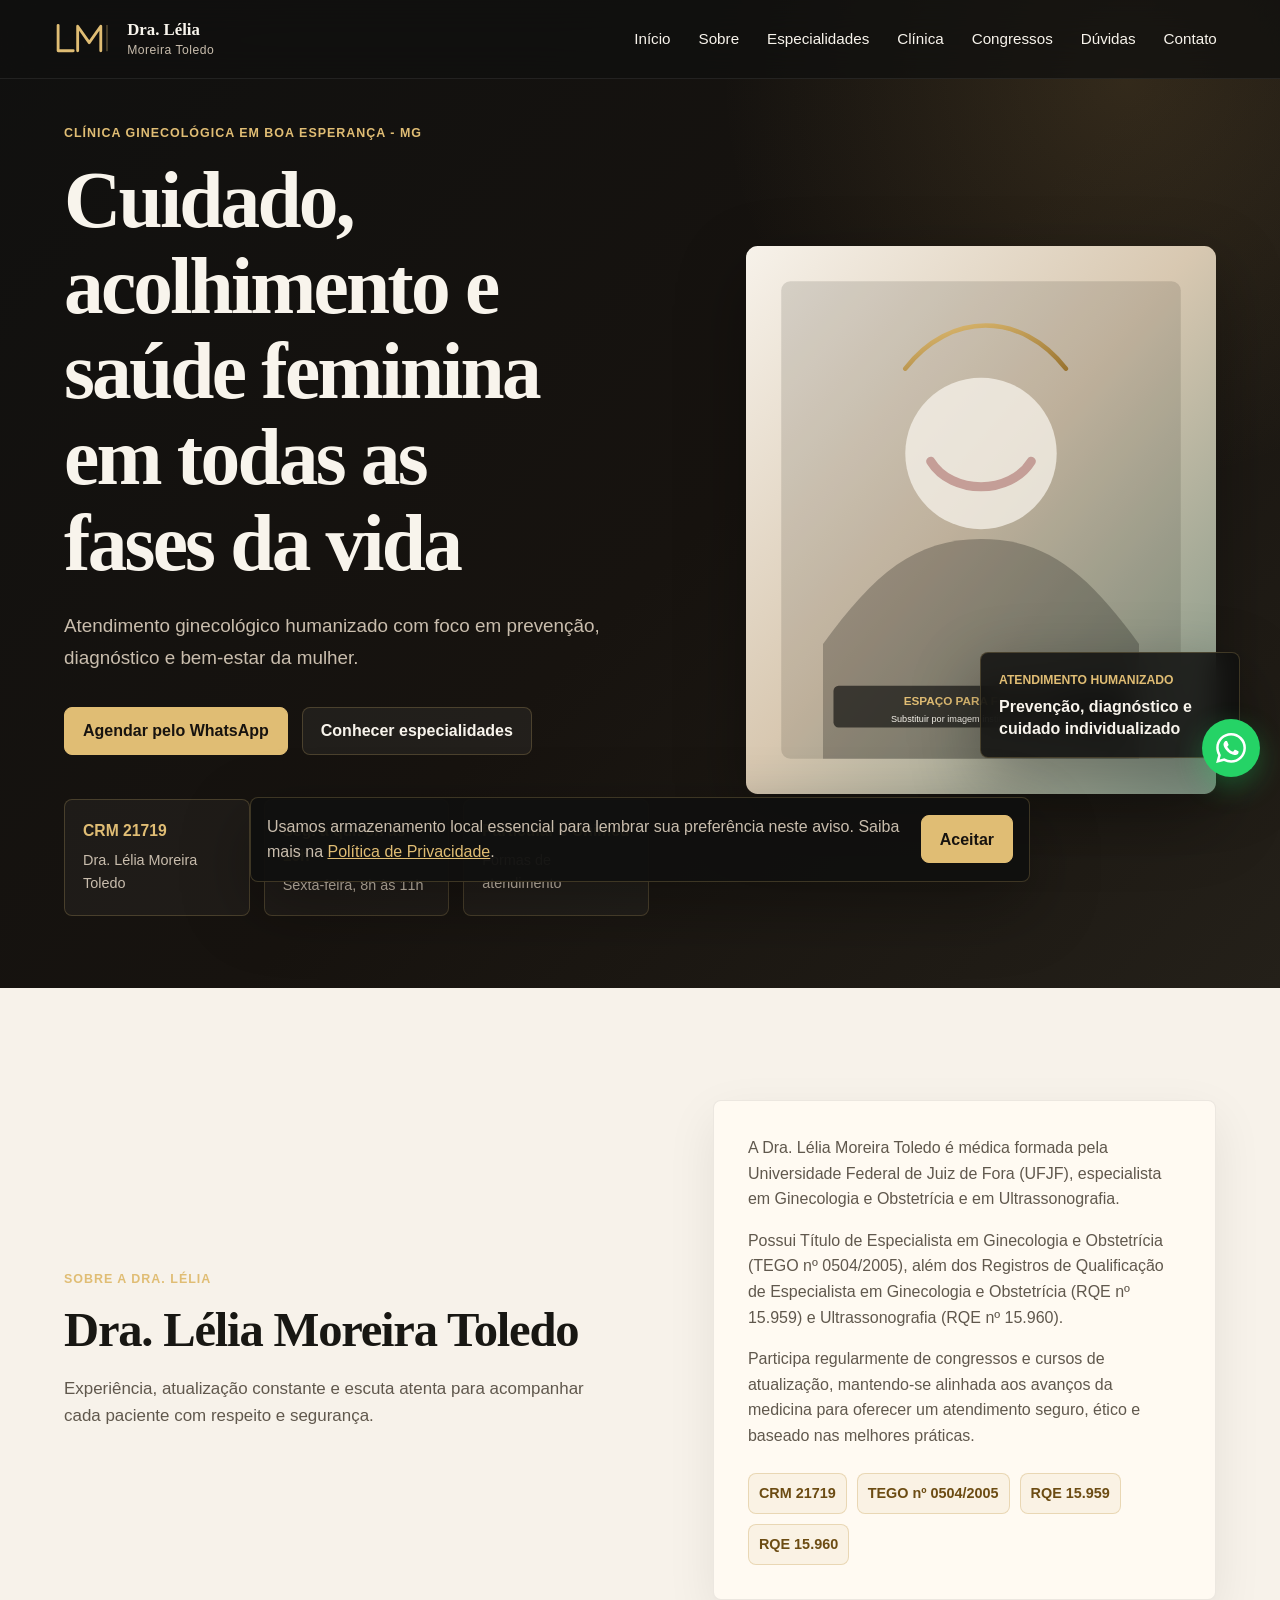
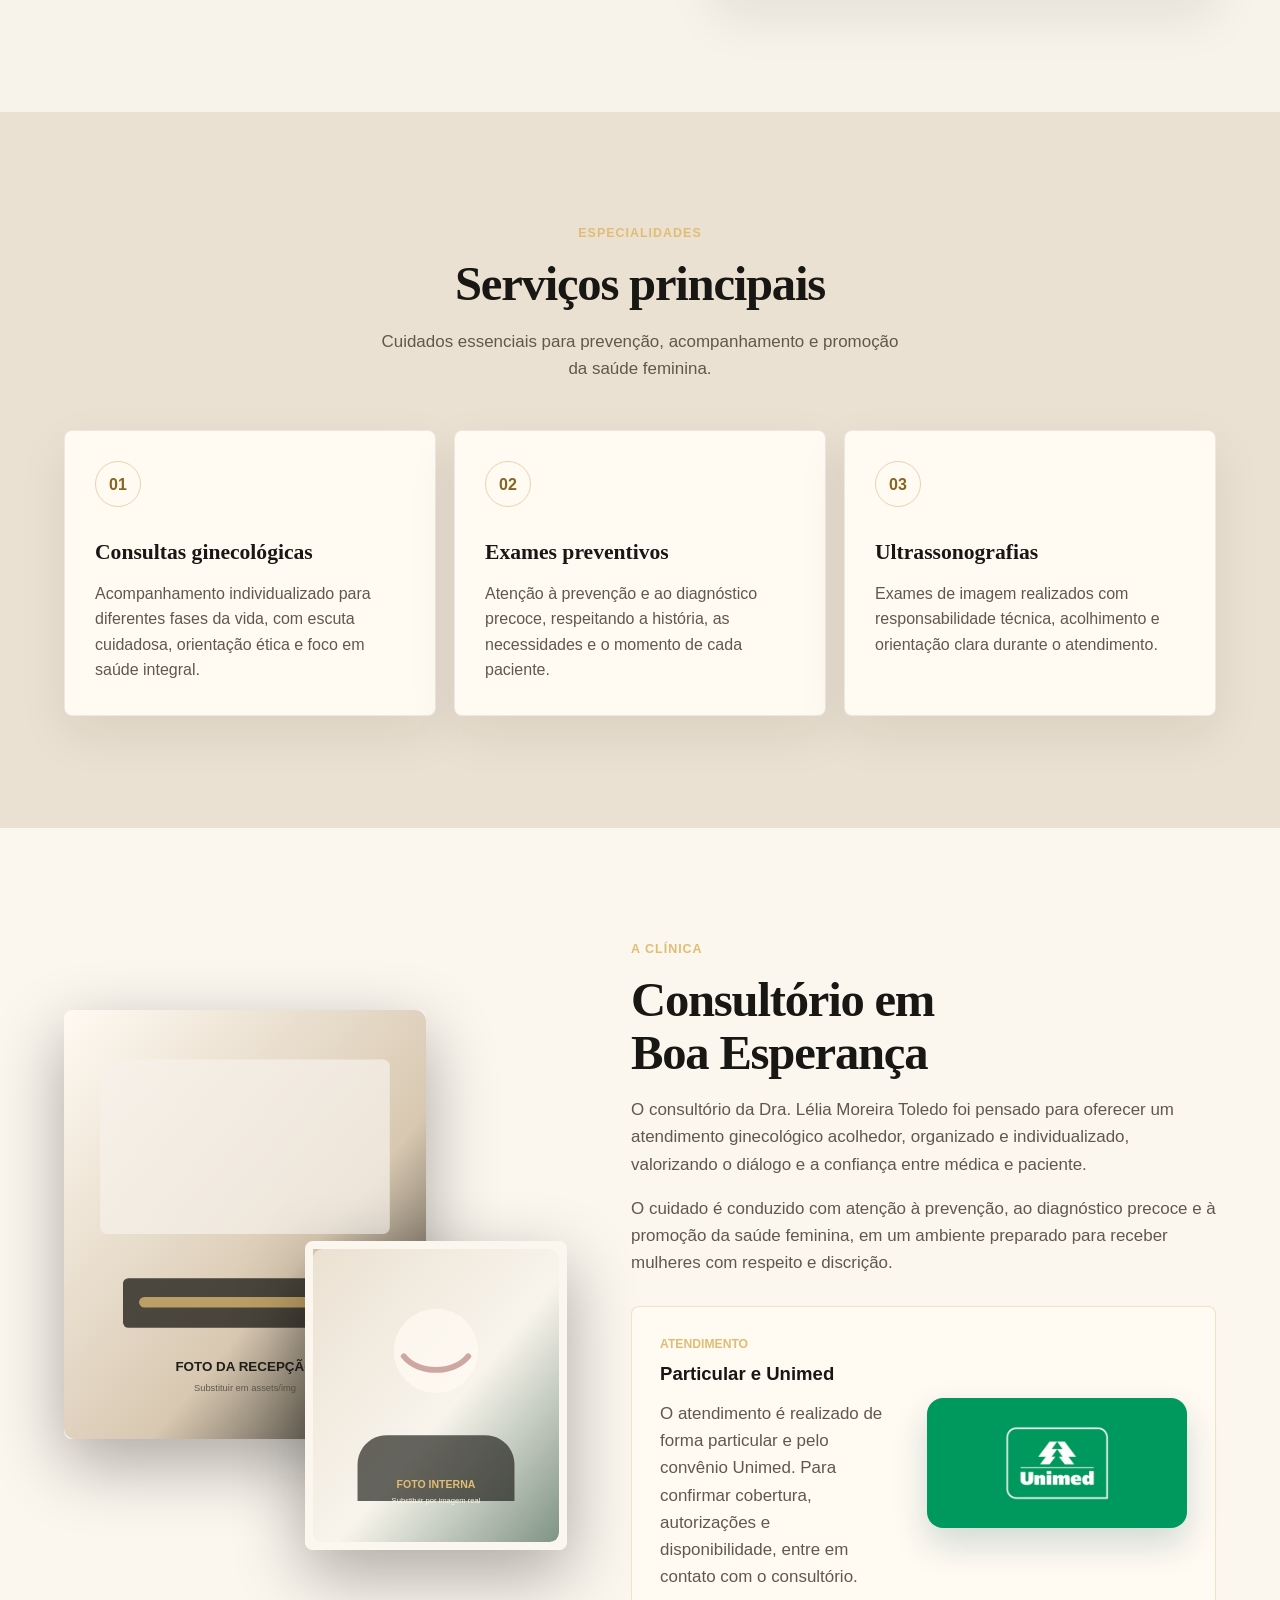
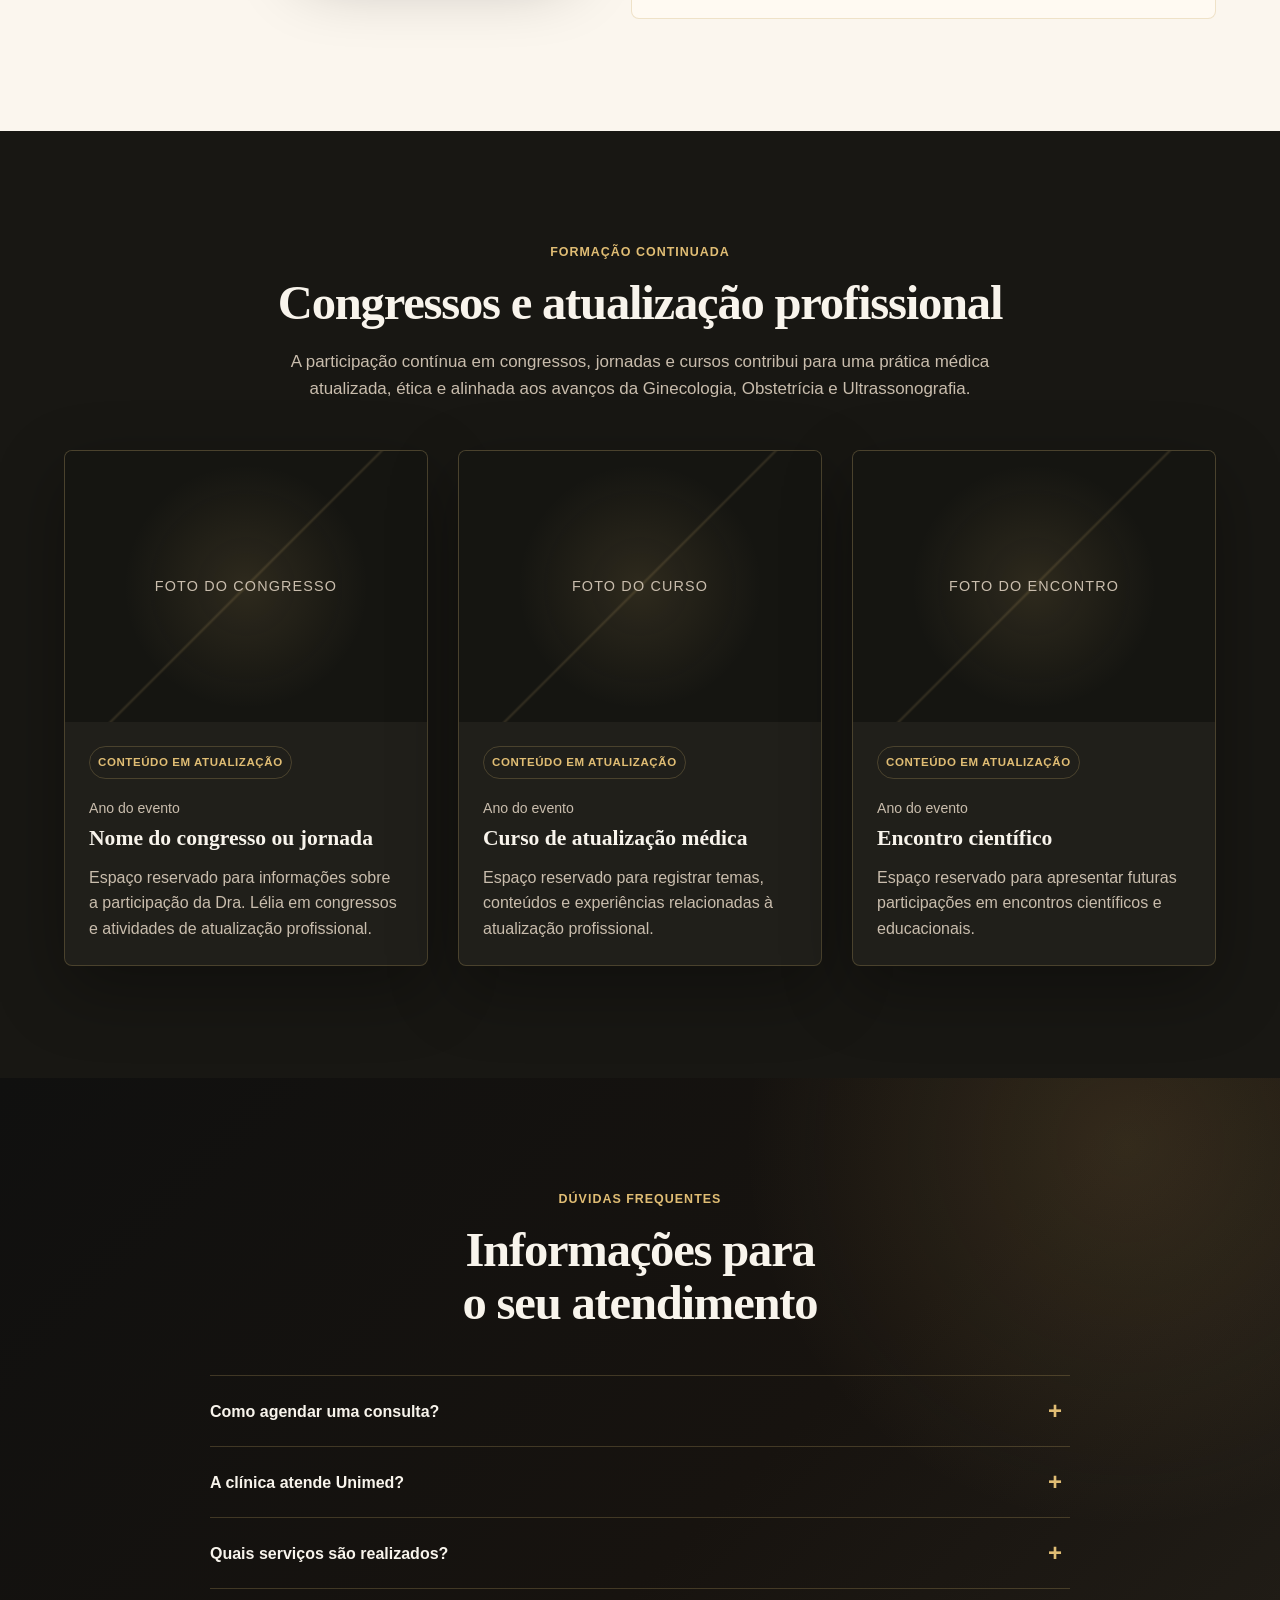
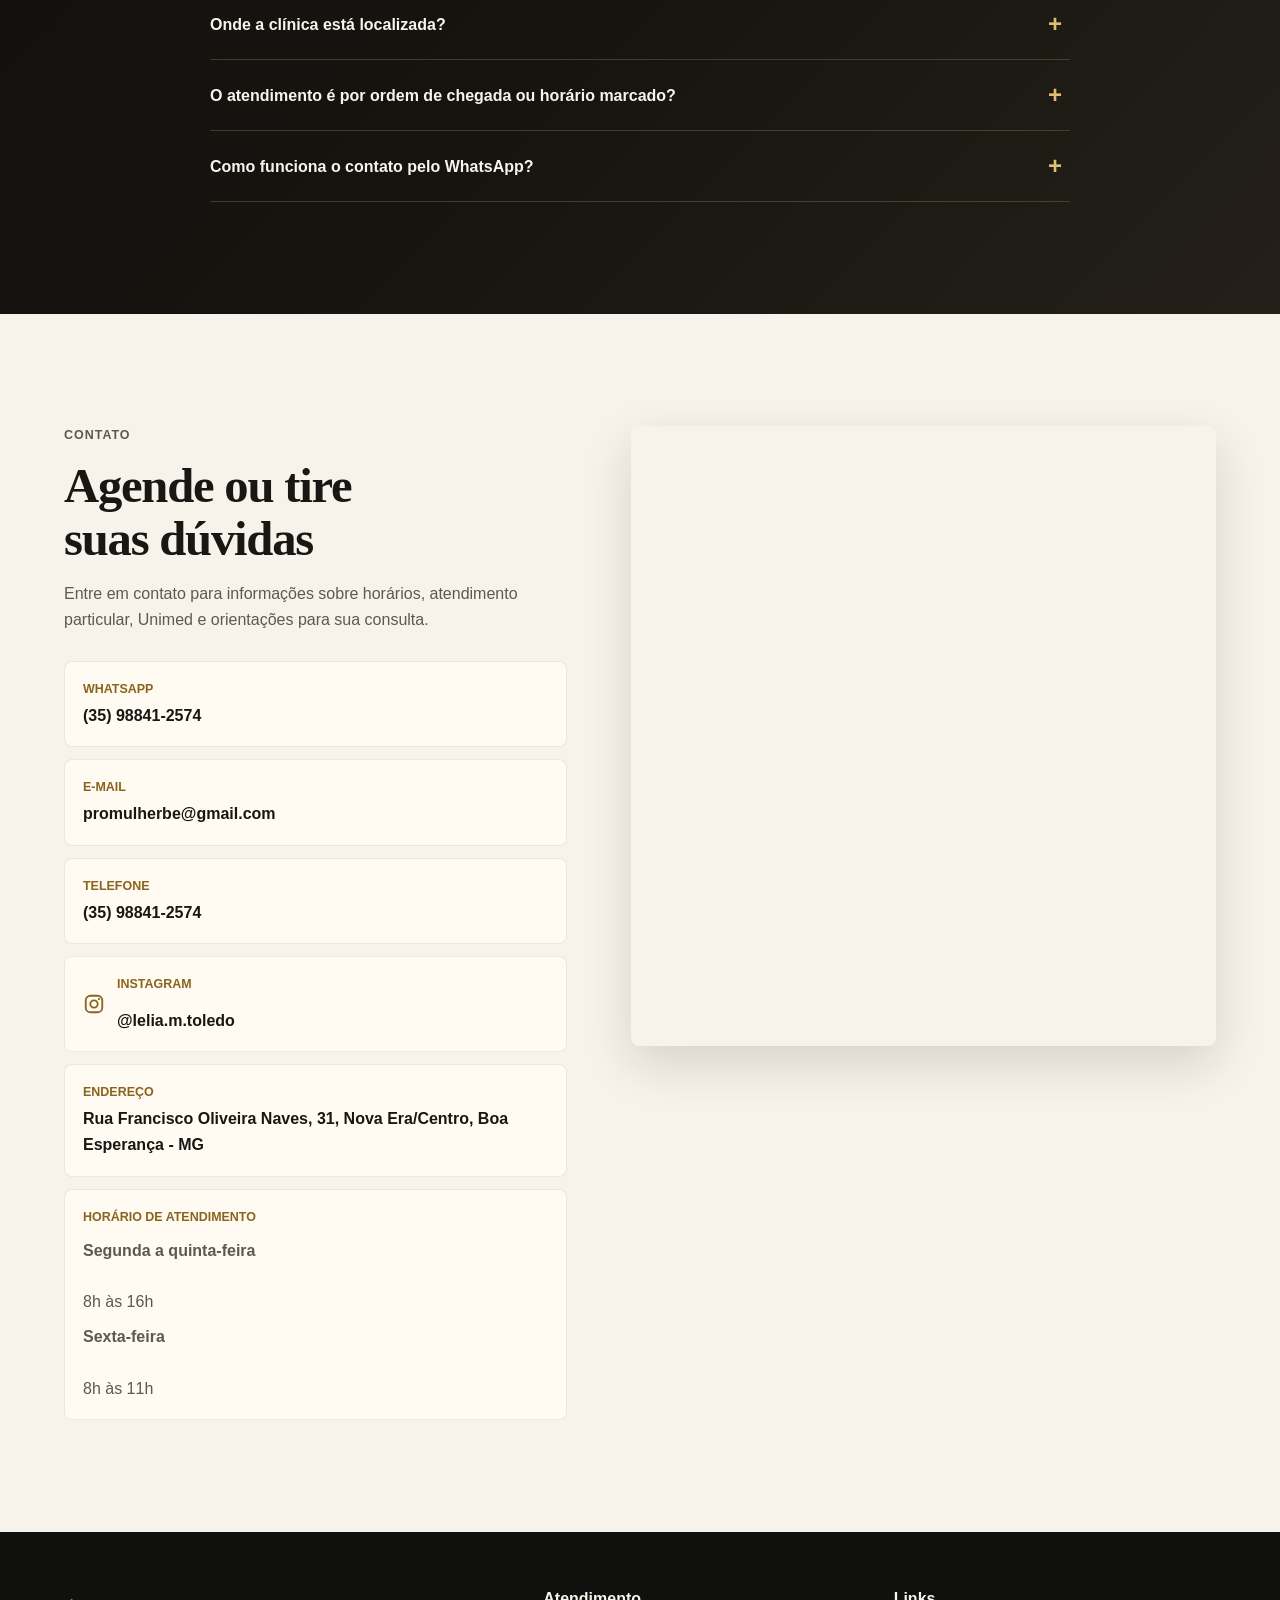
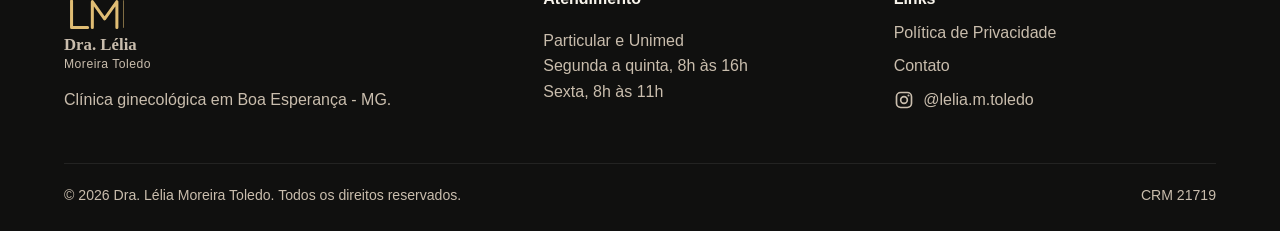
==== commit da484e96: "update" ====
--- a/index.html
+++ b/index.html
@@ -174,16 +174,17 @@
           <p>O consultório da Dra. Lélia Moreira Toledo foi pensado para oferecer um atendimento ginecológico acolhedor, organizado e individualizado, valorizando o diálogo e a confiança entre médica e paciente.</p>
           <p>O cuidado é conduzido com atenção à prevenção, ao diagnóstico precoce e à promoção da saúde feminina, em um ambiente preparado para receber mulheres com respeito e discrição.</p>
           <div class="insurance-box">
-            <div>
+            <div class="insurance-copy">
               <span class="mini-label">Atendimento</span>
               <strong>Particular e Unimed</strong>
+              <p>O atendimento é realizado de forma particular e pelo convênio Unimed. Para confirmar cobertura, autorizações e disponibilidade, entre em contato com o consultório.</p>
             </div>
             <div class="unimed-brand">
               <img
-                src="./assets/img/logo-unimed.png"
+                src="./assets/img/convenios/logo-unimed.png"
                 alt="Unimed"
-                width="3675"
-                height="1206"
+                width="1200"
+                height="600"
                 loading="lazy"
                 decoding="async"
               >
--- a/css/style.css
+++ b/css/style.css
@@ -618,12 +618,12 @@
 }
 
 .insurance-box {
-  display: flex;
+  display: grid;
+  grid-template-columns: minmax(0, 1fr) minmax(230px, 260px);
   align-items: center;
-  justify-content: space-between;
-  gap: 18px;
+  gap: clamp(22px, 4vw, 38px);
   margin-top: 30px;
-  padding: 20px;
+  padding: clamp(20px, 3vw, 28px);
   border: 1px solid rgba(199, 161, 90, 0.28);
   border-radius: var(--radius);
   background: #fffaf2;
@@ -632,28 +632,30 @@
 .insurance-box strong {
   display: block;
   margin-top: 4px;
-  font-size: 1.05rem;
+  font-size: 1.16rem;
+}
+
+.insurance-copy p {
+  margin: 12px 0 0;
+  color: var(--ink-muted);
+  font-size: 0.96rem;
+  line-height: 1.6;
 }
 
 .unimed-brand {
-  width: clamp(132px, 18vw, 180px);
-  min-height: 56px;
-  display: grid;
-  place-items: center;
-  padding: 10px 12px;
-  border: 1px solid rgba(0, 153, 93, 0.24);
-  border-radius: var(--radius);
-  background: #ffffff;
+  width: min(100%, 260px);
+  margin-inline: auto;
+  overflow: hidden;
+  border-radius: 16px;
+  background: transparent;
+  box-shadow: 0 16px 34px rgba(0, 78, 76, 0.18);
 }
 
 .unimed-brand img {
   display: block;
-  width: auto;
+  width: 100%;
   height: auto;
-  max-width: 100%;
-  max-height: 48px;
   object-fit: contain;
-  object-position: center;
 }
 
 .faq-section {
@@ -1100,6 +1102,16 @@
   }
 }
 
+@media (max-width: 1180px) {
+  .insurance-box {
+    grid-template-columns: 1fr;
+  }
+
+  .unimed-brand {
+    width: min(100%, 380px);
+  }
+}
+
 @media (max-width: 768px) {
   .whatsapp-float {
     right: calc(16px + env(safe-area-inset-right));
@@ -1250,11 +1262,19 @@
   .footer-bottom,
   .cookie-banner {
     align-items: stretch;
+  }
+
+  .footer-bottom,
+  .cookie-banner {
     flex-direction: column;
   }
 
+  .insurance-box {
+    grid-template-columns: 1fr;
+  }
+
   .unimed-brand {
-    width: 100%;
+    width: min(100%, 380px);
   }
 
   .map-wrap iframe {
--- a/css/style.css
+++ b/css/style.css
@@ -618,12 +618,12 @@
 }
 
 .insurance-box {
-  display: flex;
+  display: grid;
+  grid-template-columns: minmax(0, 1fr) minmax(230px, 260px);
   align-items: center;
-  justify-content: space-between;
-  gap: 18px;
+  gap: clamp(22px, 4vw, 38px);
   margin-top: 30px;
-  padding: 20px;
+  padding: clamp(20px, 3vw, 28px);
   border: 1px solid rgba(199, 161, 90, 0.28);
   border-radius: var(--radius);
   background: #fffaf2;
@@ -632,28 +632,30 @@
 .insurance-box strong {
   display: block;
   margin-top: 4px;
-  font-size: 1.05rem;
+  font-size: 1.16rem;
+}
+
+.insurance-copy p {
+  margin: 12px 0 0;
+  color: var(--ink-muted);
+  font-size: 0.96rem;
+  line-height: 1.6;
 }
 
 .unimed-brand {
-  width: clamp(132px, 18vw, 180px);
-  min-height: 56px;
-  display: grid;
-  place-items: center;
-  padding: 10px 12px;
-  border: 1px solid rgba(0, 153, 93, 0.24);
-  border-radius: var(--radius);
-  background: #ffffff;
+  width: min(100%, 260px);
+  margin-inline: auto;
+  overflow: hidden;
+  border-radius: 16px;
+  background: transparent;
+  box-shadow: 0 16px 34px rgba(0, 78, 76, 0.18);
 }
 
 .unimed-brand img {
   display: block;
-  width: auto;
+  width: 100%;
   height: auto;
-  max-width: 100%;
-  max-height: 48px;
   object-fit: contain;
-  object-position: center;
 }
 
 .faq-section {
@@ -1100,6 +1102,16 @@
   }
 }
 
+@media (max-width: 1180px) {
+  .insurance-box {
+    grid-template-columns: 1fr;
+  }
+
+  .unimed-brand {
+    width: min(100%, 380px);
+  }
+}
+
 @media (max-width: 768px) {
   .whatsapp-float {
     right: calc(16px + env(safe-area-inset-right));
@@ -1250,11 +1262,19 @@
   .footer-bottom,
   .cookie-banner {
     align-items: stretch;
+  }
+
+  .footer-bottom,
+  .cookie-banner {
     flex-direction: column;
   }
 
+  .insurance-box {
+    grid-template-columns: 1fr;
+  }
+
   .unimed-brand {
-    width: 100%;
+    width: min(100%, 380px);
   }
 
   .map-wrap iframe {
